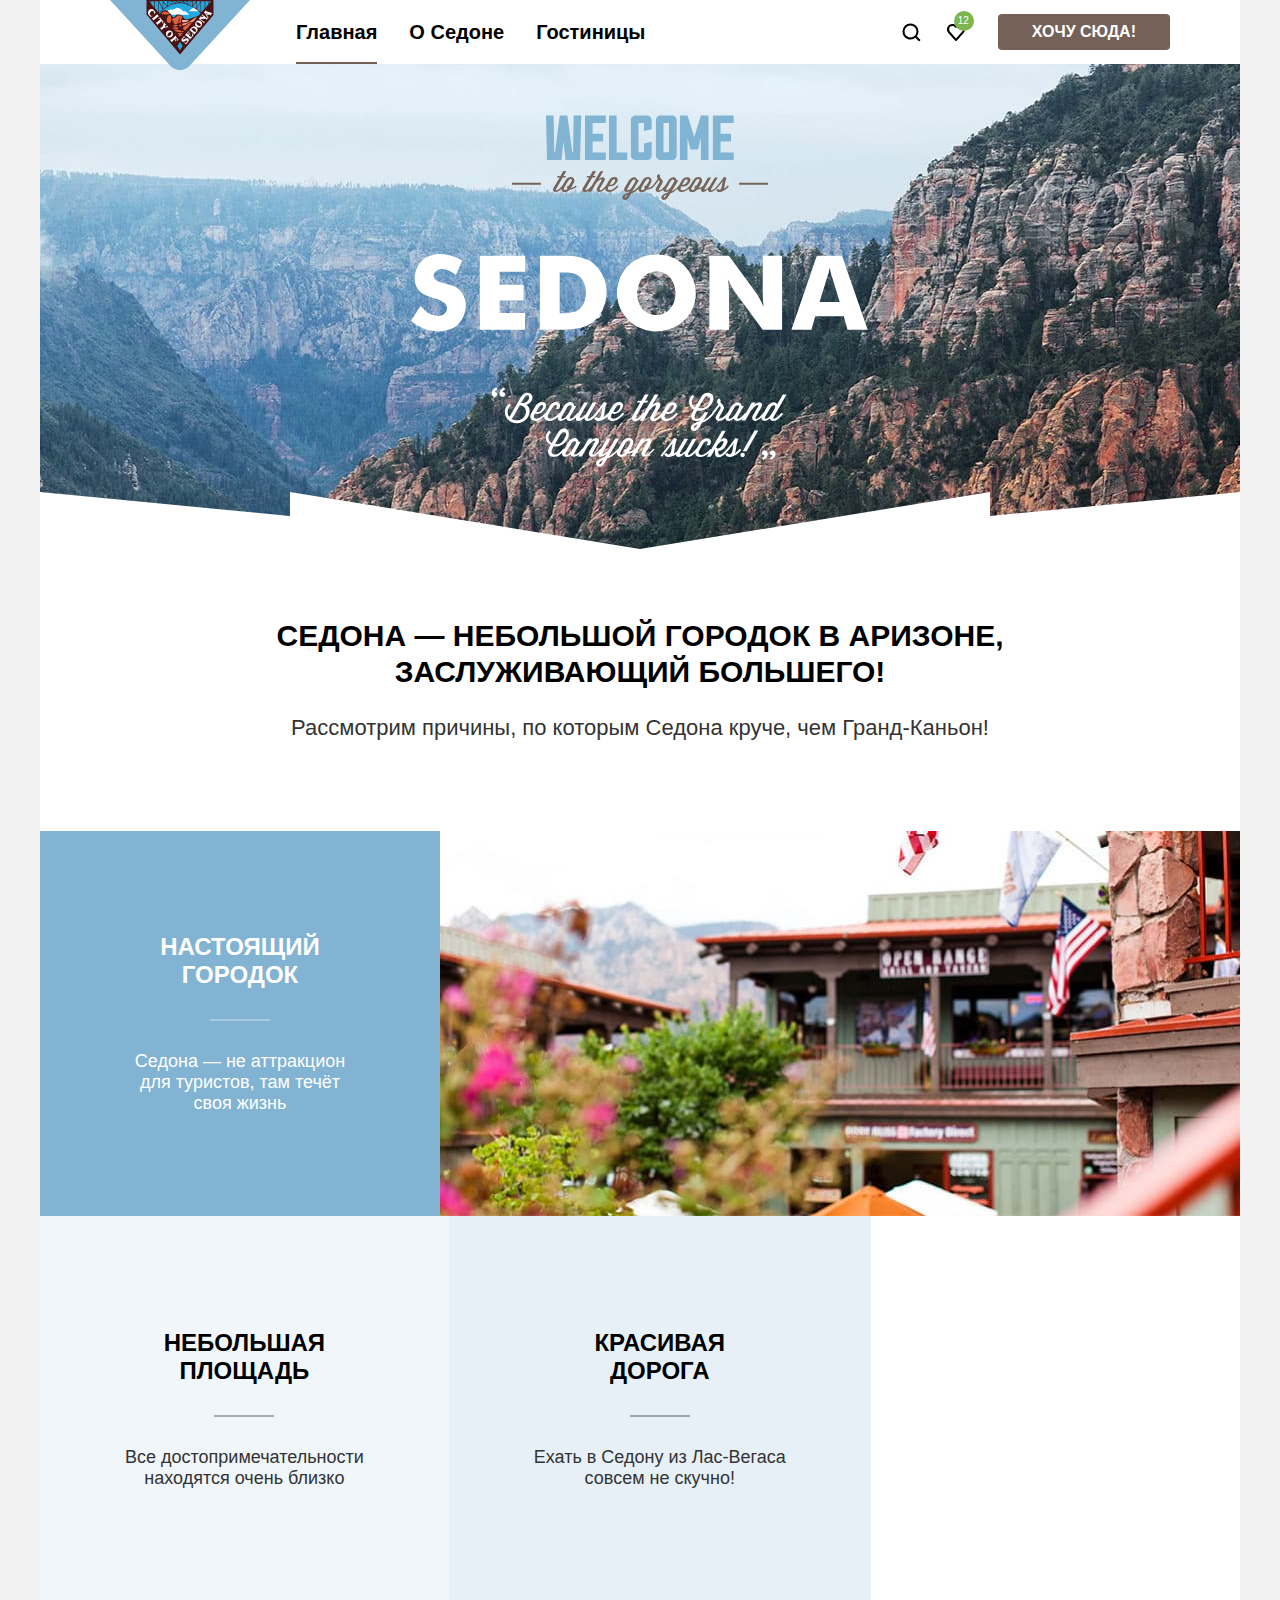
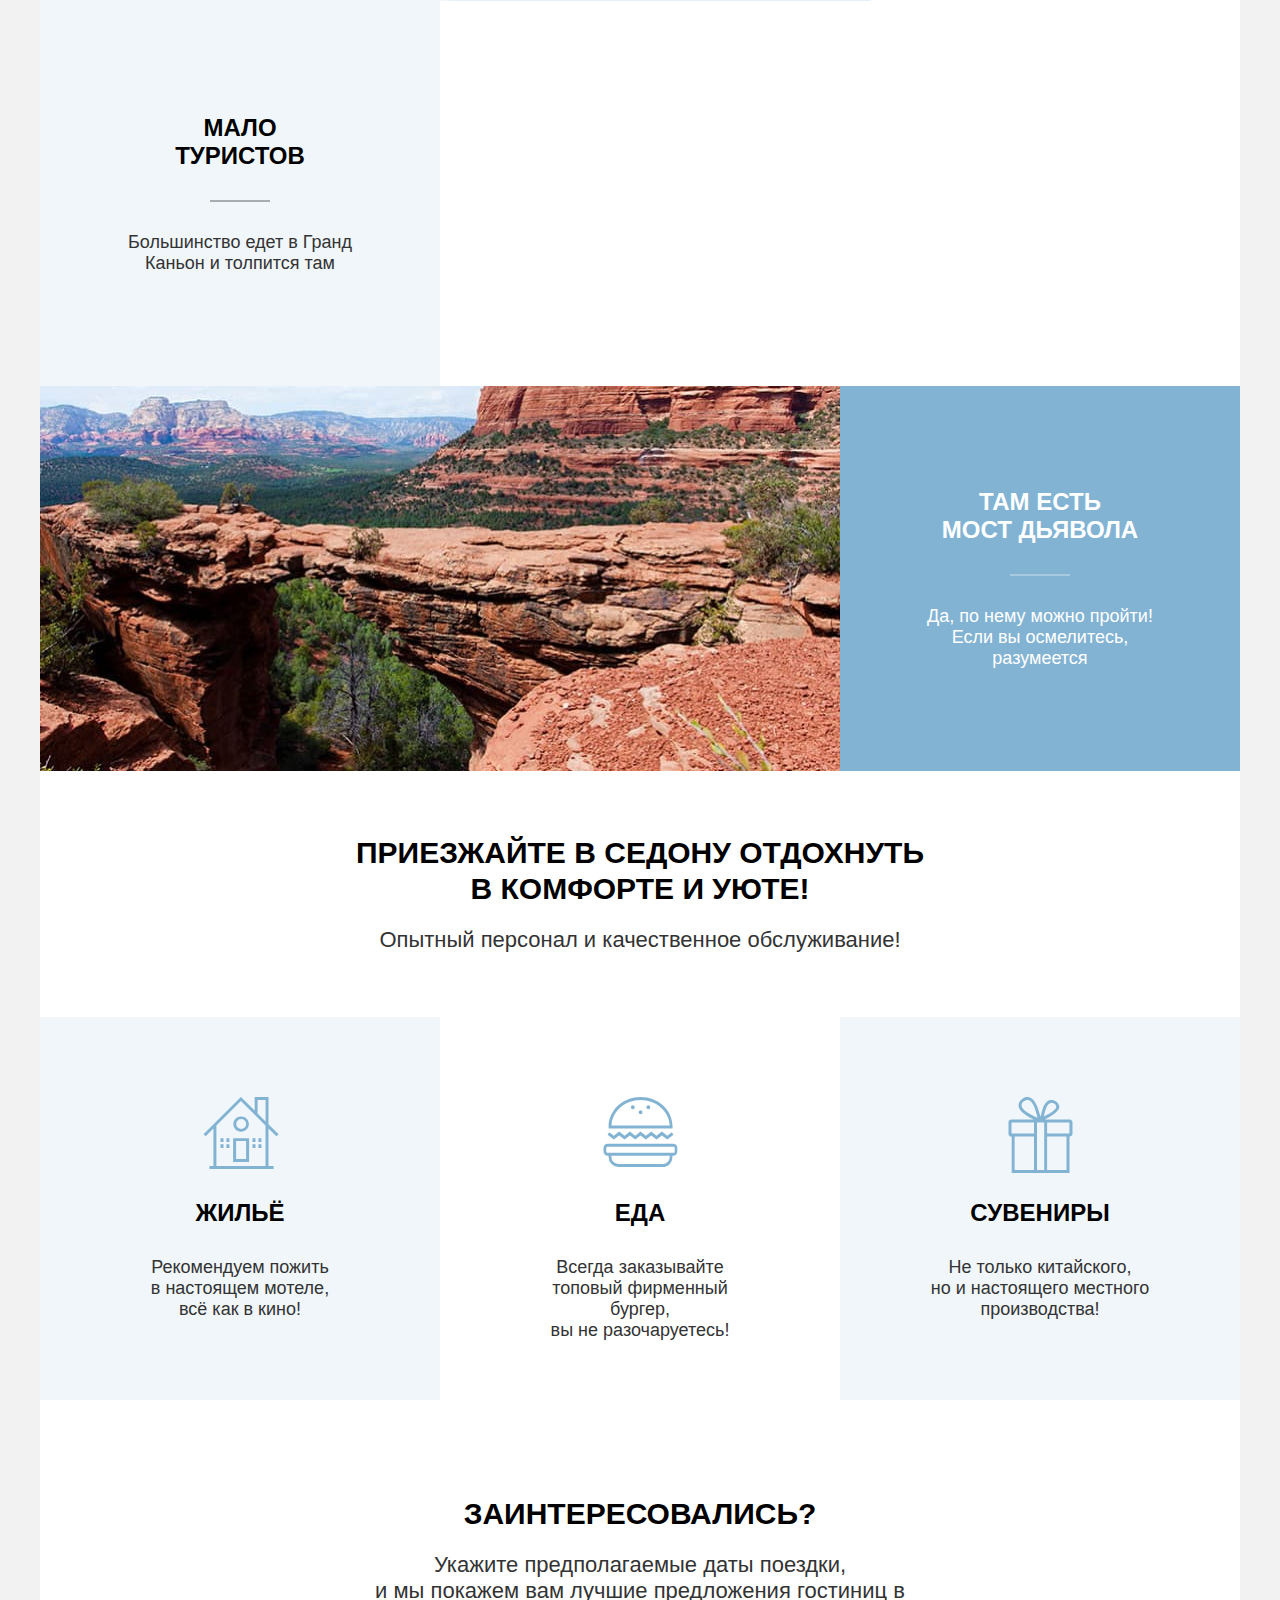
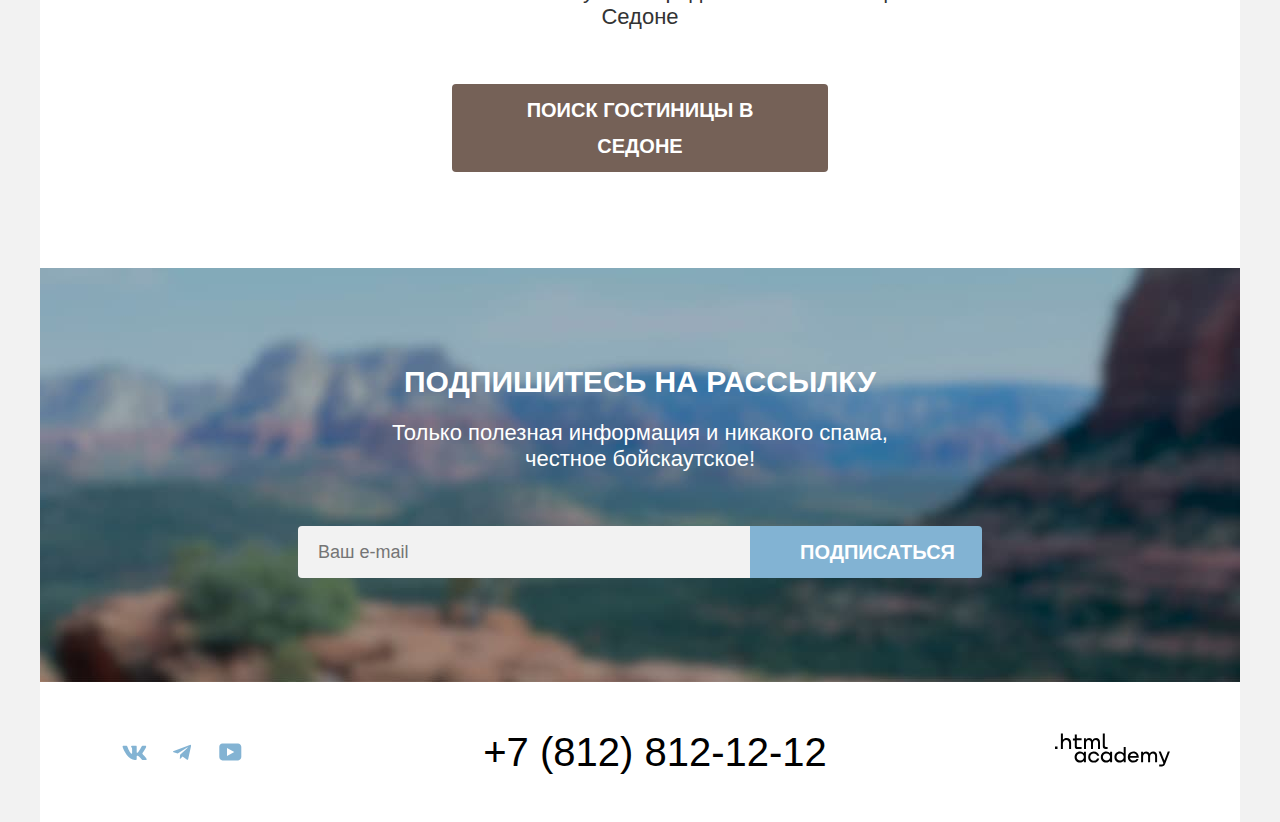
==== index.html @ 7049bb76 "вносит правки" ====
<!DOCTYPE html>
<html lang="ru">

  <head>
    <meta charset="utf-8">
    <title>HTML Academy: Седона</title>
    <link rel="stylesheet" href="styles/styles.css">
  </head>

  <body>
    <header class="page-header">
      <nav class="navigation">
        <a class="logo-header-link" href="#">
          <img class="logo-header" width="140" height="70" src="images/header/logo.svg" alt="Логотип Седоны">
        </a>
        <ul class="navigation-list">
          <li class="navigation-item">
            <a class="navigation-link navigation-link-current">Главная</a>
          </li>
          <li class="navigation-item">
            <a class="navigation-link" href="#">О Седоне</a>
          </li>
          <li class="navigation-item">
            <a class="navigation-link" href="catalog.html">Гостиницы</a>
          </li>
        </ul>

        <ul class="navigation-list navigation-user">
          <li class="navigation-item">
            <a class="navigation-link" href="#">
              <svg class="navigation-user-icon" aria-hidden="true" focusable="false" xmlns="http://www.w3.org/2000/svg"
                width="19" height="19" fill="currentColor">
                <path
                  d="m18.5 17-3.7-3.7a8 8 0 0 0 1.7-4.8 8 8 0 0 0-8-8 8 8 0 0 0-8 8 8 8 0 0 0 12.9 6.3l3.7 3.7 1.4-1.5Zm-10-2.5a6 6 0 0 1-6-6 6 6 0 0 1 12 0 6 6 0 0 1-6 6Z" />
              </svg>
              <span class="visually-hidden">Поиск</span>
            </a>
          </li>
          <li class="navigation-item">
            <a class="navigation-link" href="#">
              <svg class="navigation-user-icon" aria-hidden="true" focusable="false" xmlns="http://www.w3.org/2000/svg"
                width="20" height="20" fill="currentColor">
                <path
                  d="M9.9 19a.9.9 0 0 1-.8-.4l-7-7.9A5.4 5.4 0 0 1 6.5 2C7.8 2 9 2.5 10 3.3a5.5 5.5 0 0 1 9 4.1c0 1.3-.5 2.5-1.3 3.4l-7 7.9c-.2.2-.4.3-.8.3Zm-6-9.5 6.1 6.9 6.2-7c.5-.5.7-1.2.7-2 0-1.8-1.5-3.3-3.3-3.3-1 0-2 .5-2.7 1.3-.3.3-.6.4-.9.4-.3 0-.6-.2-.8-.4a3.7 3.7 0 0 0-2.7-1.3 3.3 3.3 0 0 0-3.3 3.3c-.1.9.3 1.6.7 2.1-.1 0-.1 0 0 0Z" />
              </svg>
              <span class="visually-hidden">Избранное</span>
              <span class="number-favourites">12</span>
            </a>
          </li>
          <li class="navigation-item">
            <a class="button navigation-button" href="#">Хочу сюда!</a>
          </li>
        </ul>
      </nav>
    </header>

    <main class="main-index main-container">
      <section class="hero">
        <h1 class="visually-hidden">Добро пожаловать в великолепную Седону</h1>
        <img class="hero-welcome" width="458" height="352" src="images/hero/welcome-title.svg"
          alt="Горы великоленой Седоны">
      </section>

      <section class="advantages">
        <div class="frame-about-sedona">
          <b class="subtitle advantages-subtitle">Седона — небольшой городок в Аризоне,<br>заслуживающий большего!</b>
          <h2 class="advantages-title">Рассмотрим причины, по которым Седона круче, чем Гранд-Каньон!</h2>
        </div>
        <ul class="advantages-list">
          <li class="advantages-item box-blue">
            <div class="advantage-text">
              <h3 class="advantages-title-list box-blue">Настоящий городок</h3>
              <p class="advantages-description">Седона — не аттракцион для туристов, там течёт своя жизнь</p>
            </div>
            <img class="town-sedona" width="800" height="385" src="images/advantages/photo-1.jpg" alt="Городок Седоны">
          </li>
          <li class="advantages-item box-gray">
            <div class="advantage-text">
              <h3 class="advantages-title-list">Небольшая <br> площадь</h3>
              <p class="advantages-description ">Все достопримечательности <br> находятся очень близко</p>
            </div>
          </li>
          <li class="advantages-item box-darkgray">
            <div class="advantage-text">
              <h3 class="advantages-title-list">Красивая <br> дорога</h3>
              <p class="advantages-description">Ехать в Седону из Лас-Вегаса<br> совсем не скучно!</p>
            </div>
          </li>
          <li class="advantages-item box-gray">
            <div class="advantage-text">
              <h3 class="advantages-title-list">Мало <br> туристов</h3>
              <p class="advantages-description">Большинство едет в Гранд<br> Каньон и толпится там</p>
            </div>
          </li>
          <li class="advantages-item box-blue">
            <div class="advantage-text">
              <h3 class="advantages-title-list box-blue">Там есть <br> мост дьявола</h3>
              <p class="advantages-description">Да, по нему можно пройти!<br> Если вы осмелитесь,<br> разумеется</p>
            </div>
            <img class="bridge-devil" width="800" height="385" src="images/advantages/photo-2.jpg" alt="Мост дьявола">
          </li>
        </ul>
      </section>
      <section class="services">
        <div class="frame-services">
          <b class="subtitle services-subtitle">Приезжайте в Седону отдохнуть<br> в комфорте и уюте!</b>
          <h2 class="services-title">Опытный персонал и качественное обслуживание!</h2>
        </div>
        <ul class="services-list">
          <li class="services-item box-gray">
            <h3 class="services-title-list home-icon">Жильё</h3>
            <p class="services-description ">Рекомендуем пожить<br> в настоящем мотеле,<br> всё как в кино!</p>
          </li>
          <li class="services-item white-box">
            <h3 class="services-title-list  eat-icon">Еда</h3>
            <p class="services-description">Всегда заказывайте<br> топовый фирменный бургер,<br> вы не разочаруетесь!
            </p>
          </li>
          <li class="services-item box-gray">
            <h3 class="services-title-list gift-icon">Сувениры</h3>
            <p class="services-description">Не только китайского,<br> но и настоящего местного<br> производства!</p>
          </li>
        </ul>
      </section>
      <div class="search-hotel">
        <h2 class="visually-hidden">Поиск гостиниц в Седоне</h2>
        <b class="subtitle subtitle-qustion">Заинтересовались?</b>
        <p class="search-title-hotel">Укажите предполагаемые даты поездки,<br> и мы покажем вам лучшие предложения
          гостиниц в Седоне</p>
        <button class="button search-hotel-button" type="button">Поиск гостиницы в Седоне</button>
      </div>
      <section class="newsletter">
        <h2 class="newsletter-title">Подпишитесь на рассылку</h2>
        <p class="newsletter-subtitle">Только полезная информация и никакого спама,<br> честное бойскаутское!</p>
        <form class="newsletter-form" action="https://echo.htmlacademy.ru/" method="post">
          <label class="visually-hidden" for="e-mail">Введите Ваш e-mail</label>
          <input class="news-letter-input" type="email" name="e-mail" id="e-mail" placeholder="Ваш e-mail" required>
          <button class="button button-submit" type="submit">Подписаться</button>
        </form>
      </section>
    </main>

    <footer class="page-footer">
      <div class="page-footer-social">
        <h2 class="visually-hidden">Соцсети</h2>
        <ul class="footer-social-list">
          <li class="footer-social-item">
            <a class="social-link vkontakte" href="https://vk.com/htmlacademy">
              <svg class="social-icon" aria-hidden="true" focusable="false" xmlns="http://www.w3.org/2000/svg"
                width="25" height="15" fill="currentColor">
                <path fill-rule="evenodd"
                  d="M24.1 1.8c.2-.5 0-1-.8-1h-2.6c-.7 0-1 .4-1.1.8 0 0-1.4 3.2-3.3 5.3-.6.6-.9.8-1.2.8-.2 0-.4-.2-.4-.8V1.8c0-.7-.2-1-.8-1h-4c-.5 0-.8.4-.8.6 0 .7 1 .8 1 2.6v3.8c0 .8 0 1-.4 1-.9 0-3-3.3-4.3-7-.3-.7-.5-1-1.2-1H1.6c-.8 0-1 .4-1 .8 0 .7 1 4 4.2 8.5C7 13.2 10 15 12.8 15c1.7 0 1.9-.4 1.9-1v-2.4c0-.7.2-.8.7-.8.4 0 1 .1 2.6 1.6 1.8 1.8 2 2.6 3 2.6h2.7c.7 0 1.1-.4 1-1.1a12 12 0 0 0-2.3-3c-.6-.8-1.5-1.5-1.8-2-.4-.4-.3-.6 0-1 0 0 3.2-4.5 3.5-6Z"
                  clip-rule="evenodd" />
              </svg>
              <span class="visually-hidden">В контакте</span>
            </a>
          </li>
          <li class="footer-social-item">
            <a class="social-link telegram" href="https://t.me/htmlacademy">
              <svg class="social-icon" aria-hidden="true" focusable="false" xmlns="http://www.w3.org/2000/svg"
                width="18" height="16" fill="currentColor">
                <path
                  d="M16.8 1 .8 7c-1 .4-1 1-.2 1.3l4.1 1.3 9.5-6c.5-.3.9-.1.5.2l-7.6 7-.3 4.1c.4 0 .6-.2.8-.4l2-2 4.1 3.1c.8.5 1.3.3 1.5-.7L18 2.2c.3-1-.4-1.6-1.1-1.2Z" />
              </svg>
              <span class="visually-hidden">Телеграм</span>
            </a>
          </li>
          <li class="footer-social-item">
            <a class="social-link youtube" href=" https://www.youtube.com/user/htmlacademyru">
              <svg class="social-icon" aria-hidden="true" focusable="false" xmlns="http://www.w3.org/2000/svg"
                width="23" height="18" fill="currentColor">
                <path
                  d="M19 .4H3.4C1.6.4.3 2 .3 3.8v10c0 2 1.3 3.6 3.2 3.6h15.7c1.6 0 3.1-1.6 3.1-3.4V3.8C22.1 2 20.8.4 19 .4ZM8 12.9v-8l7.3 4-7.3 4Z" />
              </svg>
              <span class="visually-hidden">Ютуб</span>
            </a>
          </li>
        </ul>
      </div>
      <div class="page-footer-number">
        <h2 class="visually-hidden">Номер телефона</h2>
        <a class="page-footer-phone" href="tel:+78128121212">+7 (812) 812-12-12</a>
      </div>
      <div class="page-footer-logo">
        <a class="page-footer-logo-link" href="https://htmlacademy.ru/">
          <svg class="html-logo-icon" aria-hidden="true" focusable="false" xmlns="http://www.w3.org/2000/svg"
            width="115" height="34" fill="currentColor">
            <path
              d="M0 13.4V16h2.5v-2.6H0ZM11.6 5C10 5 8.8 5.7 8 6.7h-.1V.5h-2V16h2v-5.3c0-2.1 1.3-3.6 3.3-3.6 1.8 0 2.9 1.4 2.9 3.2V16h2V9.9c.1-3-1.8-4.9-4.5-4.9Zm15 .3h-4.8V1.6h-2v3.8h-1.9v2h1.9v6c0 1.7 1 2.7 2.7 2.7h4.1v-2h-3.7c-.7 0-1.1-.4-1.1-1.1V7.3h4.8v-2Zm14.5-.2c-1.6 0-2.9.8-3.5 2.1h-.1a3.7 3.7 0 0 0-3.4-2.1c-1.4 0-2.5.8-3.1 1.8h-.1V5.3H29v10.6h2v-5.4c0-2 1-3.5 2.6-3.5C35.1 7 36 8 36 9.6v6.3h2v-5.6C38 7.9 39.4 7 40.6 7 42.1 7 43 8 43 9.6v6.3h2V9.4c.1-2.5-1.4-4.3-3.9-4.3Zm6.7 8.1c0 1.7 1 2.7 2.8 2.7h2v-2h-1.7c-.7 0-1.1-.4-1.1-1.1V.5h-2v12.7Zm-18.9 7a4.9 4.9 0 0 0-3.9-1.8c-3.1 0-5.4 2.3-5.4 5.6s2.3 5.6 5.4 5.6c1.8 0 3-.8 3.8-1.9h.1v1.6h2V18.7h-2v1.5Zm-3.6 7.4a3.5 3.5 0 0 1-3.6-3.6c0-2 1.4-3.6 3.6-3.6s3.6 1.6 3.6 3.6c0 1.9-1.4 3.6-3.6 3.6Zm18.9-5.1c-.5-2.4-2.6-4.1-5.4-4.1a5.4 5.4 0 0 0-5.6 5.6c0 3.1 2.2 5.6 5.6 5.6 2.8 0 4.9-1.8 5.4-4.2h-2.1a3.4 3.4 0 0 1-3.3 2.3 3.5 3.5 0 0 1-3.6-3.6c0-2 1.4-3.6 3.6-3.6 1.6 0 2.8 1 3.3 2.2h2.1v-.2Zm10.9-2.3a4.9 4.9 0 0 0-3.9-1.8c-3.1 0-5.4 2.3-5.4 5.6s2.3 5.6 5.4 5.6c1.8 0 3-.8 3.8-1.9h.1v1.6h2V18.7h-2v1.5Zm-3.6 7.4a3.5 3.5 0 0 1-3.6-3.6c0-2 1.4-3.6 3.6-3.6s3.6 1.6 3.6 3.6c0 1.9-1.5 3.6-3.6 3.6Zm17.2-7.3a5 5 0 0 0-3.9-1.9c-3.1 0-5.4 2.3-5.4 5.6s2.2 5.6 5.4 5.6c1.7 0 3-.8 3.8-1.8h.1v1.5h2V13.9h-2v6.4Zm-3.6 7.3a3.5 3.5 0 0 1-3.6-3.6c0-2 1.4-3.6 3.6-3.6s3.6 1.6 3.6 3.6c-.1 2-1.5 3.6-3.6 3.6Zm13.2-9.2a5.4 5.4 0 0 0-5.5 5.6c0 3 2.1 5.6 5.5 5.6 2.5 0 4.5-1.3 5.2-3.6h-2.1c-.5 1-1.6 1.6-3 1.6-1.9 0-3.3-1.3-3.4-2.9h8.8c.2-3.6-2-6.3-5.5-6.3Zm0 1.9c1.7 0 3 1 3.3 2.6h-6.5a3.2 3.2 0 0 1 3.2-2.6Zm19.9-1.9a4 4 0 0 0-3.6 2h-.1c-.6-1.2-1.8-2-3.4-2-1.4 0-2.5.7-3.1 1.8v-1.5h-1.9v10.6h2v-5.4c0-2 1-3.4 2.6-3.5 1.5 0 2.4 1 2.4 2.6v6.3h2v-5.6c0-2.4 1.4-3.3 2.6-3.3 1.5 0 2.4 1 2.4 2.6v6.3h2v-6.5c.1-2.6-1.4-4.4-3.9-4.4Zm11.2 9.1-3.6-8.9h-2.2l4.8 11.6c-.3.9-.7 1.2-1.7 1.2h-2.5v2h2.5c1.8 0 2.8-.8 3.5-2.6l4.7-12.2h-2.1l-3.4 8.9Z" />
          </svg>
        </a>
      </div>
    </footer>
  </body>

</html>
---- styles/styles.css ----
@font-face {
  font-family: "PT Sans";
  font-style: normal;
  font-weight: 400;
  src: url("../fonts/ptsans-400.woff2") format("woff2");
  font-display: swap;
}

@font-face {
  font-family: "PT Sans";
  font-style: normal;
  font-weight: 700;
  src: url("../fonts/ptsans-700.woff2") format("woff2");
  font-display: swap;
}

.visually-hidden {
  position: absolute;
  width: 1px;
  height: 1px;
  margin: -1px;
  border: 0;
  padding: 0;
  white-space: nowrap;
  clip-path: inset(100%);
  clip: rect(0 0 0 0);
  overflow: hidden;
}

html {
  height: 100%;
}

body {
  margin-top: 0;
  display: flex;
  flex-direction: column;
  min-height: 100%;
  font-family: "PT Sans", sans-serif;
  font-size: 18px;
  line-height: 21px;
  font-weight: 400;
  color: #000;
  background-color: #F2F2F2;
}

.img {
  max-width: 100%;
  height: auto;
}

.main-container {
  flex-grow: 1;
}

/* Центрирует элементы страницы: margin и width */

.page-header,
.main-index,
.page-footer,
.main-catalog {
  margin: 0 auto;
  width: 1200px;
}

.page-header {
  background-color: #ffffff;
}

.logo-header {
  display: block;
  position: relative;
  width: 140px;
  margin-bottom: -6px;
}

.logo-header-link {
  width: 140px;
  margin: 0 30px 0 70px;
}

.navigation {
  display: flex;
}

.navigation-list {
  display: flex;
  justify-content: space-between;
  align-items: center;
  list-style: none;
  margin: 0;
  padding: 0;
  flex-wrap: wrap;
}

.navigation-user {
  margin: 0 70px 0 auto;
}


.navigation-link {
  font-family: "PT Sans", sans-serif;
  line-height: 24px;
  font-size: 20px;
  color: #000;
  background-color: #ffffff;
  font-weight: 700;
  text-transform: capitalize;
  text-align: center;
  display: block;
  padding: 20px 16px;
  position: relative;
  text-decoration: none;
}

.navigation-link-current::before {
  display: block;
  position: absolute;
  bottom: 0;
  height: 2px;
  content: "";
  background-color: #756257;
  right: 16px;
  left: 16px;
}

.navigation-link:hover {
  color: #756157;
}

.navigation-link:focus-within {
  color: #756157;
}

.navigation-link:active {
  color: #7561574D;
}

.navigation-user .navigation-link {
  display: block;
  min-height: 20px;
  min-width: 20px;
  padding: 22px 12px;
  position: relative;
  ;
}

.navigation-user-icon {
  position: absolute;
  top: 0;
  bottom: 0;
  right: 0;
  left: 0;
  margin: auto;
  fill: #000000;
}

.navigation-link:hover .navigation-user-icon {
  fill: #756157;
}

.navigation-link:focus-within .navigation-user-icon {
  fill: #756157;
}

.navigation-link:active .navigation-user-icon {
  fill: #7561574D;
}

.number-favourites {
  position: absolute;
  top: 11px;
  left: 20px;
  content: "";
  height: 20px;
  padding: 5px 5px 5px 4px;
  box-sizing: border-box;
  font-size: 10px;
  font-weight: 400;
  line-height: 10px;
  color: #ffffff;
  background-color: #7DB54F;
  min-width: 20px;
  min-height: 20px;
  border-radius: 50%;
}

.button {
  box-sizing: border-box;
  display: inline-block;
  font-family: "PT Sans", sans-serif;
  font-size: 16px;
  font-weight: 700;
  line-height: 20px;
  border-radius: 4px;
  text-transform: uppercase;
  text-align: center;
  cursor: pointer;
  text-decoration: none;
}

button:disabled {
  background-color: #E5E5E5;
}

.navigation-button {
  color: #FFFFFF;
  background-color: #756157;
  padding: 8px 34px;
  margin-left: 20px;
}

.navigation-button:hover,
.navigation-button:focus {
  background-color: #615048;
  outline: none;
}

.navigation-button:active {
  background-color: #756157;
}


.search-hotel-button {
  color: #ffffff;
  background-color: #756157;
  font-size: 20px;
  border: 0;
  line-height: 36px;
  width: 376px;
  padding: 8px 50px;
}

.search-hotel-button:hover,
.search-hotel-button:focus-within {
  background-color: #615048;
  outline: none;
}

.search-hotel-button:active {
  background-color: #756157
}

.button-submit {
  color: #ffffff;
  background-color: #82B3D3;
  font-size: 20px;
  border: none;
  border-radius: 0 4px 4px 0;
  line-height: 36px;
  width: 232px;
  padding: 8px 50px;
}

.button-submit:hover,
.button-submit:focus-within {
  background-color: #68A2CA;
  outline: none;
}

.button-submit:active {
  background-color: #82B3D3;
}

.filters-button-box {
  display: flex;
  flex-direction: column;
  justify-content: space-between;
  margin: 0;
  padding: 0;
}

.filters-button {
  font-family: inherit;
  box-sizing: border-box;
  width: 190px;
  font-size: 16px;
  line-height: 20px;
  color: #ffffff;
  border: none;
  font-weight: 700;
  text-transform: uppercase;
  height: 36px;
  padding: 8px 50px;
}

.filters-button-accept {
  display: block;
  background-color: #82B3D3;
  margin-top: auto;
}

.filters-button-accept:hover,
.filters-button-accept:focus-within {
  background-color: #68A2CA;
  outline: none;
}

.filters-button-accept:active {
  background-color: #82B3D3;
}

.filters-button-reset {
  padding: 8px 50px;
  margin-top: 30px;
  background-color: transparent;
  background-repeat: no-repeat;
  background: none;
  cursor: pointer;
  align-items: center;
  border: none;
  border-radius: 4px;
}

.filters-button-reset:hover {
  opacity: 0.6;
}

.filters-button-reset:focus-visible {
  border-radius: 4px;
  outline: 3px solid #83B3D3;
}

.filters-button-reset:active {
  color: rgba(255, 255, 255, 0.302);
}

.filters-button-reset:disabled {
  background-color: transparent;
  opacity: 0.1;
}

/* Кнопка "Подробнее" в карточках гостиниц */
.hotels-card-link {
  display: block;
  color: #ffffff;
  background-color: #756157;
  text-decoration: none;
  border: none;
  border-radius: 4px;
  width: 140px;
  padding: 8px 0 8px 0;
  margin-right: auto;
}

.hotels-card-link:hover,
.hotels-card-link:focus-within {
  background-color: #615048;
  outline: none;
}

.hotels-card-link:active {
  background-color: #756157;
}

/* Кнопка в "избранное" */
.hotels-card-button {
  width: 140px;
  color: #ffffff;
  background-color: #82B3D3;
  border: none;
}

.hotels-card-button:hover,
.hotels-card-button:focus-within {
  background-color: #68A2CA;
  outline: none;
}

.hotels-card-button:active {
  background-color: #82B3D3;
}

/* Кнопка уже в "Избранном" */
.hotels-card-button-current {
  background-color: #7DB54F;
}

.hotels-card-button-current:hover,
.hotels-card-button-current:focus-within {
  background-color: #6C9E42;
  outline: none;
}

.hotels-card-button-current:active {
  background-color: #7DB54F;
}

.hero {
  display: block;
  color: #000;
  background-color: #83b3d333;
  background-image: url("../images/hero/flag.svg"), url("../images/hero/hero-background.jpg");
  background-repeat: no-repeat;
  background-size: 100% auto, cover;
  background-position: center bottom, center top;

}


.hero-welcome {
  display: block;
  padding: 51px 371px 82px;
}

.subtitle {
  font-size: 30px;
  font-weight: 700;
  line-height: 36px;
  text-transform: uppercase;
  text-align: center;
}

.advantages-subtitle {
  margin-bottom: 25px;
}

.services-subtitle {
  margin-bottom: 20px;
}

/* Контейнер для стилизации блока под Хиро */
.frame-about-sedona {
  display: flex;
  flex-wrap: wrap;
  flex-direction: column;
  justify-content: center;
  align-items: center;
  padding: 69px 0 90px 0;
  margin: 0;
}

/* Приемущества */

.advantages {
  width: 1200px;
  background-color: #ffffff;
  margin-bottom: 0;
}

.advantages-title,
.services-title,
.newsletter-subtitle-catalog {
  color: #333333;
  font-size: 22px;
  font-weight: 400;
  line-height: 26px;
  text-align: center;
  margin: 0;
  padding: 0;
}

.advantages-list {
  display: flex;
  flex-wrap: wrap;
  padding: 0;
  margin: 0;
}


.advantages-item {
  display: flex;
  height: 385px;
  list-style-type: none;
  color: #333333;
}

.advantages-description {
  padding: 0;
  margin: 30px 0 0 0;
}

.advantage-text {
  min-width: 230px;
  display: flex;
  flex-direction: column;
  justify-content: center;
  text-align: center;
  padding: 102px 85px;
}

.advantages-title-list,
.services-title-list {
  display: block;
  color: #000000;
  font-size: 24px;
  font-weight: 700;
  line-height: 28px;
  text-transform: uppercase;
  text-align: center;
  padding: 0;
  margin: 30px 0 0 0;
}

.town-sedona {
  display: block;
  margin-left: auto;
}

.bridge-devil {
  display: block;
  margin-right: auto;
  order: -1;
}


.search-title-hotel {
  color: #333333;
  font-size: 22px;
  font-weight: 400;
  line-height: 26px;
  margin: 20px 0 54px 0;
}

/* Блоки с приемуществами и сервисами */
.frame-services {
  text-align: center;
  display: flex;
  flex-wrap: wrap;
  flex-direction: column;
  justify-content: center;
  align-items: center;
  padding: 64px;
  margin-top: 0;
}

.services {
  background-color: #ffffff;
  margin-top: 0;
}

.services-list {
  list-style: none;
  display: flex;
  flex-wrap: wrap;
  justify-content: space-between;
  margin: 0;
  padding: 0;
  text-align: center;
}

.services-item {
  display: block;
  padding: 80px 85px;
  justify-content: center;
  align-items: flex-start;
  color: #333333;
  width: 230px;
  height: 223px;
  margin: 0;
}

.services-description {
  display: block;
  padding: 0;
  margin: 30px 0;
  text-align: center;
}

.advantages-title-list,
.services-title-list {
  display: block;
  color: #000000;
  font-size: 24px;
  font-weight: 700;
  line-height: 28px;
  text-transform: uppercase;
  text-align: center;
  padding: 0;
  margin: 0;
}

.advantages-title-list:after {
  content: "";
  width: 60px;
  height: 2px;
  background: #0000004D;
  display: block;
  margin: 30px auto 0;
}

.services-title-list {
  margin-bottom: 30px;
}

.home-icon:before {
  content: url("../images/services-icon/home.svg");
  width: 75px;
  height: 72px;
  display: block;
  margin: 0 auto 30px;
}

.eat-icon:before {
  content: url("../images/services-icon/food.svg");
  width: 75px;
  height: 72px;
  display: block;
  margin: 0 auto 30px;
}

.gift-icon::before {
  content: url("../images/services-icon/gift.svg");
  display: block;
  width: 75px;
  height: 72px;
  margin: 0 auto 30px;
}

.box-blue {
  color: #ffffff;
  background-color: #82B3D3;
}

.box-blue:after {
  content: "";
  background: #FFFFFF4D;
}

.box-gray {
  background-color: #83b3d31f;
}

.box-darkgray {
  background-color: #83b3d333;
}

.white-box {
  background-color: #ffffff;
}

.search-hotel {
  padding: 96px 304px;
  background-color: #ffffff;
  text-align: center;
}

.newsletter {
  padding: 96px 258px 104px;
  color: #ffffff;
  font-size: 22px;
  line-height: 26px;
  background-color: #82B3D3;
  background-image: url("../images/subscribe-background.jpg");
  background-repeat: no-repeat;
  background-size: cover;
  text-align: center;
}

.newsletter-title {
  display: block;
  margin: 0 0 20px 0;
  font-size: 30px;
  font-weight: 700;
  line-height: 36px;
  text-transform: uppercase;
}

.newsletter-subtitle {
  margin: 20px 0 54px 0;
}

.newsletter-form {
  display: flex;
}

.news-letter-input {
  font-family: "PT Sans", sans-serif;
  color: #000000;
  background-color: #F2F2F2;
  border: none;
  border-radius: 4px 0 0 4px;
  font-size: 18px;
  font-weight: 400;
  line-height: 24px;
  width: 452px;
  margin-right: 0;
  padding: 12px 20px;
}

.news-letter-input:focus-visible {
  outline: 3px solid #83B3D3;
  ;
}

.page-footer {
  margin: 0 auto;
  width: 1200px;
  min-height: 120px;
  background-color: #ffffff;
  display: flex;
  justify-content: space-between;
  align-content: center;
  flex-wrap: wrap;
}

.page-footer-social {
  display: flex;
  margin-left: 70px;
}

/* Иконки соц сетей */
.social-link {
  display: block;
  text-decoration: none;
  background-repeat: no-repeat;
  width: 48px;
  height: 41px;
}

.social-icon {
  position: absolute;
  display: block;
  top: 0;
  bottom: 0;
  right: 0;
  left: 0;
  margin: auto;
  fill: #83B3D3;
}

.social-link:hover .social-icon {
  fill: #68A2CA;
}

.social-link:focus-within .social-icon {
  fill: #68A2CA;
}

.social-link:active .social-icon {
  fill: #68A2CA4D;
}

.footer-social-list {
  display: flex;
  flex-wrap: wrap;
  list-style: none;
  align-items: center;
  padding: 0;
  margin: 0;
}

.footer-social-item {
  position: relative;
  display: block;
  min-width: 47px;
  min-height: 40px;
}

.page-footer-phone {
  display: block;
  font-size: 40px;
  line-height: 40px;
  color: #000;
  text-decoration: none;
  margin: 50px 194px 50px 195px;
}

.page-footer-phone:hover {
  color: #756157;
}

.page-footer-phone:focus-within {
  color: #756157;
}

.page-footer-phone:active {
  color: #7561574D;
}

.page-footer-logo,
.page-footer-logo-link {
  margin: 50px 70px 0 0;
  width: 115px;
  position: relative;
  padding: 0;
}

.html-logo-icon {
  fill: #000000;
  position: absolute;
  display: block;
  top: 15px;
  bottom: 0;
  right: 0;
  left: 0;
  margin: auto;
}

.page-footer-logo-link:hover .html-logo-icon {
  fill: #756157;
}

.page-footer-logo-link:focus-within .html-logo-icon {
  fill: #756157;
}

.page-footer-logo-link:active .html-logo-icon {
  fill: #7561574D;
}


/* Стилизация каталога с фильтрами */
.main-catalog-filters {
  color: #ffffff;
  background-color: #82B3D3;
  background-image: url("../images/filters-catalog/filters-background.jpg");
  background-size: cover;
  background-repeat: no-repeat;
  font-size: 18px;
  font-weight: 400;
  line-height: 23px;
  display: flex;
  flex-direction: column;
  padding: 35px 70px 70px;
}


.filters-header {
  width: 100%;
}

.form-filters {
  display: flex;
}

.price-filters {
  margin: 0 70px 0 auto;
  width: 288px;
  padding: 0;
  border: none;
  display: block;
}

.price-filters-max-min {
  display: flex;
}

.price-filters-input {
  font-family: "PT Sans", sans-serif;
  color: #000;
  background-color: #F2F2F2;
  width: 143px;
  border: none;
  margin: 0;
  font-size: 18px;
  font-weight: 700;
  line-height: 24px;
  padding: 12px 38px 12px 20px;
  box-sizing: border-box;
  cursor: pointer;
}


.price-filters-input:hover,
.price-filters-input:focus {
  border-color: #E6E6E6;
}

.price-filters-input:focus {
  outline: 3px solid #83B3D3;
}

/* Скрывает в инпуте "числовые стрелочки" */
input[type="number"]::-webkit-inner-spin-button,
input[type="number"]::-webkit-outer-spin-button {
  -webkit-appearance: none;
  margin: 0;
}


.price-filters-min {
  display: block;
  border-radius: 4px 0 0 4px;
  margin-right: 1px;
}

.price-filters-max {
  display: block;
  border-radius: 0 4px 4px 0;
}

.price-filters-min,
.price-filters-max {
  position: relative;
}

.price-label {
  position: absolute;
  color: #000000;
  opacity: 0.3;
  top: 0;
  right: 20px;
  transform: translateY(50%);
}

.range-scale {
  position: relative;
  height: 4px;
  background-color: #ffffff4d;
  margin-top: 40px;
}

.range-bar {
  position: absolute;
  height: 4px;
  background-color: #ffffff;
}


.range-toggle {
  position: absolute;
  width: 20px;
  height: 20px;
  background-color: #FFFFFF;
  border: none;
  border-radius: 5px;
  cursor: pointer;
}

.range-toggle:focus-visible {
  outline: 3px solid #83B3D3;
}

.range-toggle:active {
  outline: 2px solid #83B3D3;
}

.toggle-min {
  top: -8px;
  left: 0;
}

.toggle-max {
  top: -8px;
  right: 0;
}

.main-catalog-filters-form {
  justify-content: space-between;
  padding-right: 0;
  margin: 0;
}

.main-catalog-filters-title {
  font-size: 60px;
  font-weight: 700;
  line-height: 78px;
  width: 494px;
  margin: 0 0 8px 0;
}

/* Хлебные крошки */

.main-catalog-filters-list {
  margin: 0 0 49px;
  list-style: none;
  display: flex;
  padding-left: 0;
  min-width: 85px;
  text-transform: capitalize;
}

.main-catalog-filters-link {
  color: #ffffff;
  font-size: 16px;
  line-height: 21px;
  list-style-type: none;
  display: block;
  width: 13px;
  height: 13px;
}

.main-catalog-filters-link .breadcrumbs-icon:hover {
  color: rgba(255, 255, 255, 0.6);
}

.main-catalog-filters-link .breadcrumbs-icon:active {
  color: rgba(255, 255, 255, 0.302);
}

.main-catalog-filters-item {
  display: block;
  position: relative;
  margin-right: 28px;
}

.main-catalog-filters-item::after {
  content: url("../images/filters-catalog/breadcrumbs-arrow-icon.svg");
  padding-left: 10px;
  display: block;
  width: 8px;
  height: 20px;
  position: absolute;
  top: -2px;
  right: -18px;
}

.main-catalog-filters-item:last-child::after {
  content: none;
}

.control {
  cursor: pointer;
  position: relative;
  display: block;
  padding-left: 36px;
}

.control:hover {
  opacity: 0.6;
}

.control:active {
  opacity: 0.3;
}

.control-input:focus-visible ~ .control-mark {
  outline: 3px solid #83B3D3;
}

.control-mark {
  position: absolute;
  top: 0;
  left: 0;
  width: 20px;
  height: 20px;
  background-color: #ffffff;
  border-radius: 4px;
}


.housing-item .control-mark {
  border-radius: 50%;
}

.control-input[type="checkbox"]:checked + .control-mark {
  background-image: url("../images/filters-catalog/tick.svg");
  background-position: center;
  background-repeat: no-repeat;
}

.control-input[type="radio"]:checked + .control-mark {
  background-image: url("../images/filters-catalog/round.svg");
  background-position: center;
  background-repeat: no-repeat;
}

.infrastructure-title,
.housing-title,
.price-title {
  margin: 0 0 32px 0;
  padding-left: 0;
  font-size: 20px;
  font-weight: 700;
  line-height: 24px;
  text-transform: capitalize;
}

.infrastructure-filters {
  width: 150px;
  padding: 0;
  margin: 0 70px 0 0;
  border: none;
}

.housing-filters {
  width: 150px;
  padding: 0;
  margin: 0 auto 0 0;
  border: none;
}

.infrastructure-list,
.housing-list {
  margin: 0;
  list-style: none;
  padding: 0;
}

.infrastructure-item {
  margin-bottom: 16px;
}

.infrastructure-item:nth-child(3n) {
  margin-bottom: 0;
}

.housing-item {
  margin-bottom: 16px;
}

.housing-item:nth-child(3n) {
  margin-bottom: 0;
}

.flex-sorting-page {
  display: inline;
  padding: 0;
  margin: 0;
}

.sorting-subtitle {
  text-transform: uppercase;
}


.sorting {
  margin: 0;
  padding: 50px 70px 60px;
  background-color: #ffffff;
}

.sorting-header {
  display: flex;
  align-items: center;
  margin: 0 0 40px 0;
  padding: 0;
}

.sorting-page {
  display: inline-flex;
  font-size: 30px;
  line-height: 36px;
  font-weight: 700;
  text-transform: uppercase;
}

.sorting-select {
  margin: 0 70px 0 auto;
  cursor: pointer;
  appearance: none;
  border-radius: 4px;
  border: 2px solid #E5E5E5;
  font-family: "PT Sans", sans-serif;
  padding: 14px 20px;
  color: #333333;
  background-color: #ffffff;
  font-size: 18px;
  font-weight: 400;
  line-height: 21px;
  width: 292px;
  background: url("../images/arrow-select.svg") no-repeat right 20px center;
}

.sorting-select:hover,
.sorting-select:focus-visible {
  border-color: #68A2CA;
  outline: none;
}

.sorting-select:active {
  border-color: rgba(0, 0, 0, 0.30);
}

.sorting-select:disabled {
  color: rgba(0, 0, 0, 0.30);
  border-color: rgba(0, 0, 0, 0.30);
  fill: rgba(0, 0, 0, 0.3);
}

.sorting-button-list {
  display: flex;
  margin: 0;
  padding: 0;
  gap: 8px;
}

.sorting-button-item {
  list-style: none;
}

.sorting-button-icon {
  cursor: pointer;
  width: 48px;
  height: 48px;
  background-color: #ffffff;
  border: 2px solid #E5E5E5;
  border-radius: 4px;
  padding: 0;
}

.sorting-button-icon:hover {
  border-color: #000000;
}

.sorting-button-icon:focus-visible {
  border-color: #68A2CA;
  outline: none;
}

.sorting-button-icon:active {
  border-color: #000000;
}

.sorting-button-icon-current {
  border-color: #000000;
}

.sorting-button-icon-grid {
  background: url("../images/sorting-catalog/button-icon-grid.svg") no-repeat center;
}

.sorting-button-icon-slide {
  background: url("../images/sorting-catalog/button-icon-slide.svg") no-repeat center;
}

.sorting-button-icon-list {
  background: url("../images/sorting-catalog/button-icon-list.svg") no-repeat center;
}

.price-filters-min .price-filters-max {
  font-family: "PT Sans", sans-serif;
  color: #000;
  background-color: #ffffff;
  font-size: 18px;
  font-weight: 700;
  line-height: 24px;
}


.hotels-card-title {
  font-size: 24px;
  line-height: 28px;
  font-weight: 700;
  margin: 16px 0 16px 0;
}

.hotels-card-image {
  display: block;
  background-color: rgba(131, 179, 211, 0.20);
}

.hotels-image-link {
  color: inherit;
  text-decoration: none;
  padding: 0;
  margin: 0;
}

.hotels-image-link:hover,
.hotels-image-link:focus-within {
  opacity: 0.6;
  outline: none;
}

.hotels-image-link:active {
  opacity: 0.3;
}

.hotels-card-list {
  display: flex;
  flex-wrap: wrap;
  padding: 0;
  margin: 0 0 40px 0;
  gap: 20px;
}


.hotels-card-item {
  box-shadow: 0 0 0 1px #E5E5E5;
  border-radius: 4px;
  list-style: none;
  padding: 20px;
  width: 300px;
  display: flex;
  flex-direction: column;
  margin-bottom: 0;
}

.frame-type-price {
  display: flex;
  justify-content: space-between;
  margin: 0 0 16px 0;
  padding: 0;
}

.frame-type {
  color: #333333;
  background-color: #ffffff;
  width: 140px;
  text-align: left;
}


.frame-price {
  color: #333333;
  background-color: #ffffff;
  width: 140px;
  text-align: right;
}

.button-cards {
  margin-bottom: 16px;
  display: flex;
}

/* Звезды рейтинга */
.stars-raiting {
  display: flex;
  justify-content: space-between;
  background-color: #ffffff;
  margin-bottom: 0;
  max-height: 37px;
  align-items: center;
}

.three-stars::before {
  width: 67px;
}

.four-stars::before {
  width: 91px;
}

.two-stars::before {
  width: 42px;
}

.stars::before {
  display: block;
  height: 17px;
  background-image: url("../images/sorting-catalog/star.svg");
  background-repeat: space no-repeat;
  background-size: contain;
  content: "";
}

.rating-number {
  font-size: 16px;
  line-height: 20px;
  padding: 8px 22px 8px;
  color: #333333;
  border-radius: 4px;
  background-color: #F2F2F2;
  margin-left: 20px;
  text-transform: uppercase;
}

/* Пагинация */

.pagination-catalog-link {
  display: block;
  border-radius: 4px;
  padding: 12px 14px;
  font-size: 20px;
  font-weight: 700;
  line-height: 36px;
  text-transform: uppercase;
  color: #ffffff;
  background-color: #82B3D3;
  text-decoration: none;
  outline: none;
  border: none;
}

.pagination-catalog-link:hover:not(.pagination-catalog-link-current, .pagination-catalog-link-more) {
  background-color: #68A2CA;
}

.pagination-catalog-link:focus-within:not(.pagination-catalog-link-current, .pagination-catalog-link-more) {
  background-color: #68A2CA;
}

.pagination-catalog-link:active:not(.pagination-catalog-link-current, .pagination-catalog-link-more) {
  background-color: #82B3D3;
}

.pagination-catalog-item {
  display: block;
  width: 60px;
  border-radius: 4px;
  text-align: center;
  justify-content: center;

}

.pagination-catalog-link-current,
.pagination-catalog-current {
  color: #000000;
  background-color: #F2F2F2;
}

.pagination-catalog-link-more {
  font-size: 22px;
  padding: 12px 14px;
  font-weight: 400;
  color: #000000;
  background-color: #ffffff;
  border: none;
}

.pagination-catalog-link-more:focus-within {
  outline: 2px solid #68A2CA;
}

.pagination-catalog-list {
  margin: 40px auto 0 0;
  padding: 0;
  list-style: none;
  display: flex;
  gap: 8px;
}

.diving-line::before {
  content: "";
  width: 1060px;
  height: 1px;
  background: #E6E6E6;
  display: block;
  margin: 40px auto 0;
}

.newsletter-catalog {
  padding: 96px 258px 104px;
  background-color: #ffffff;
  text-align: center;
}
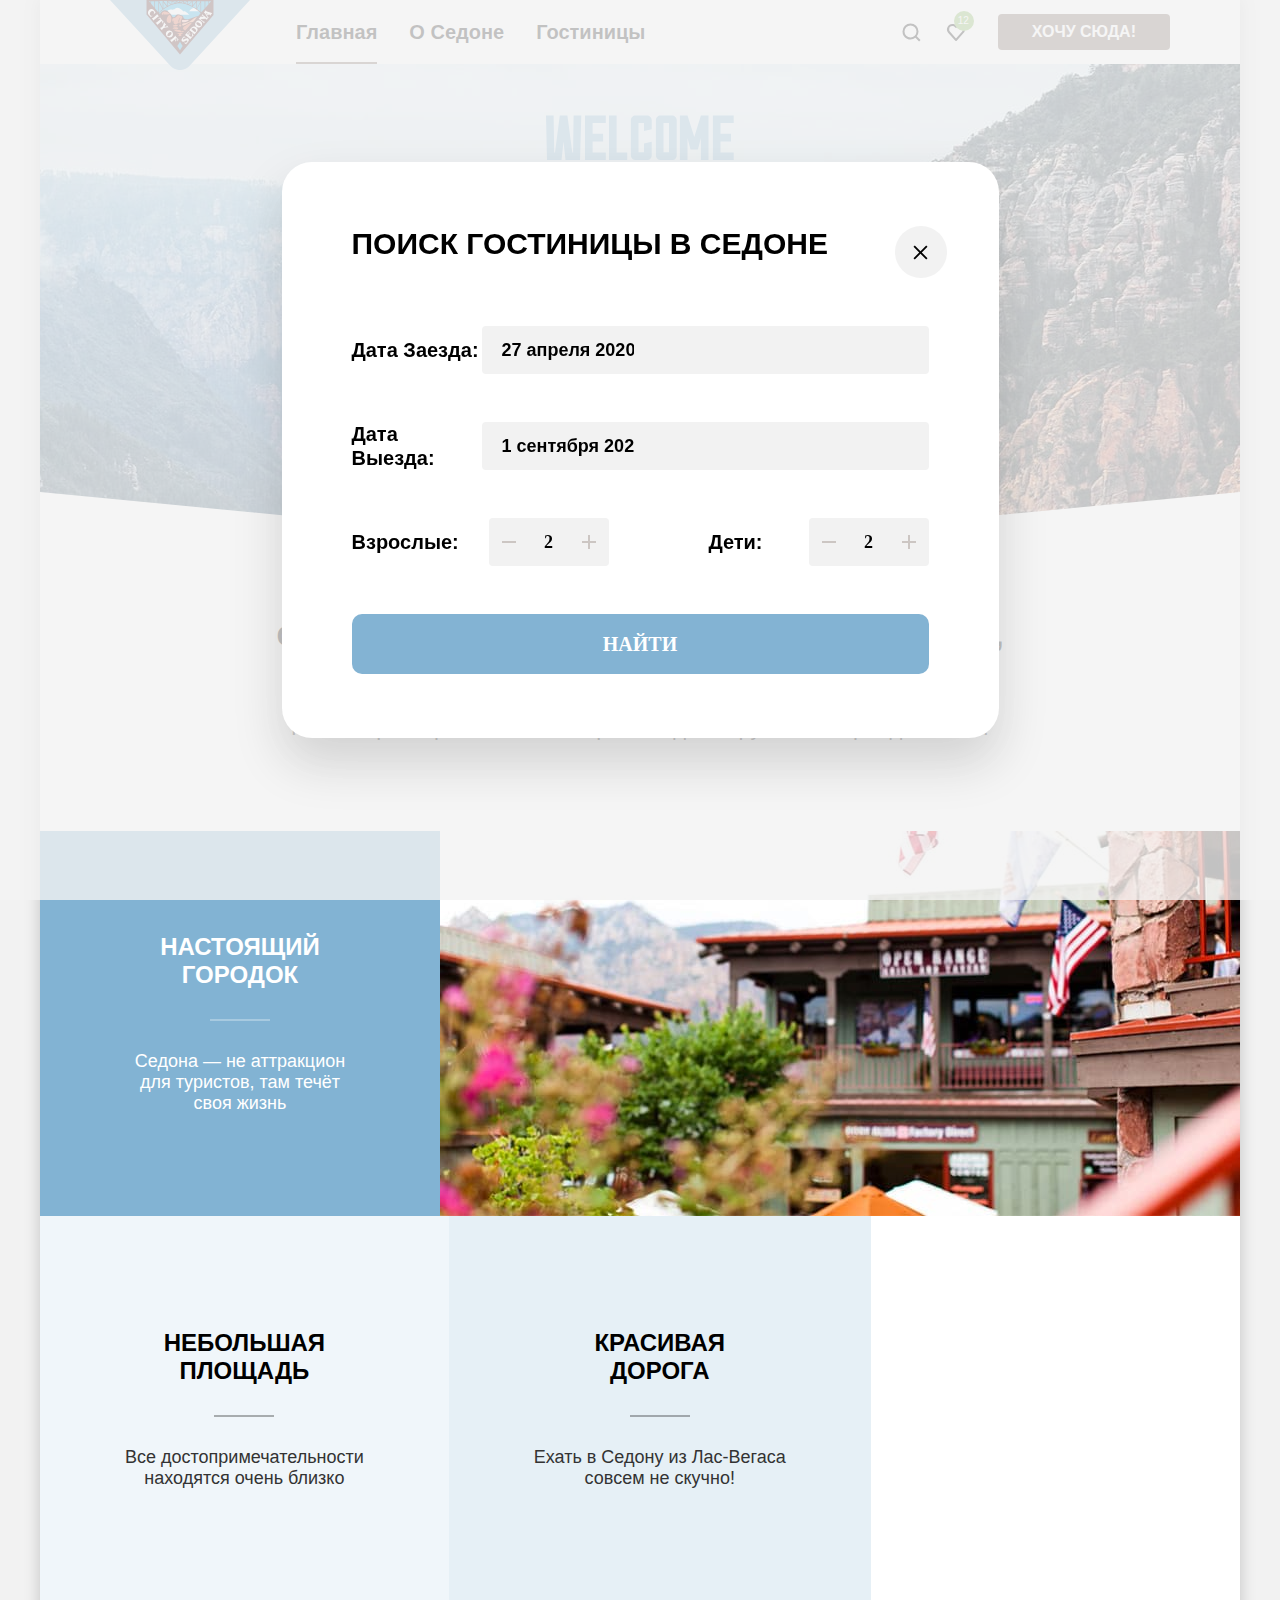
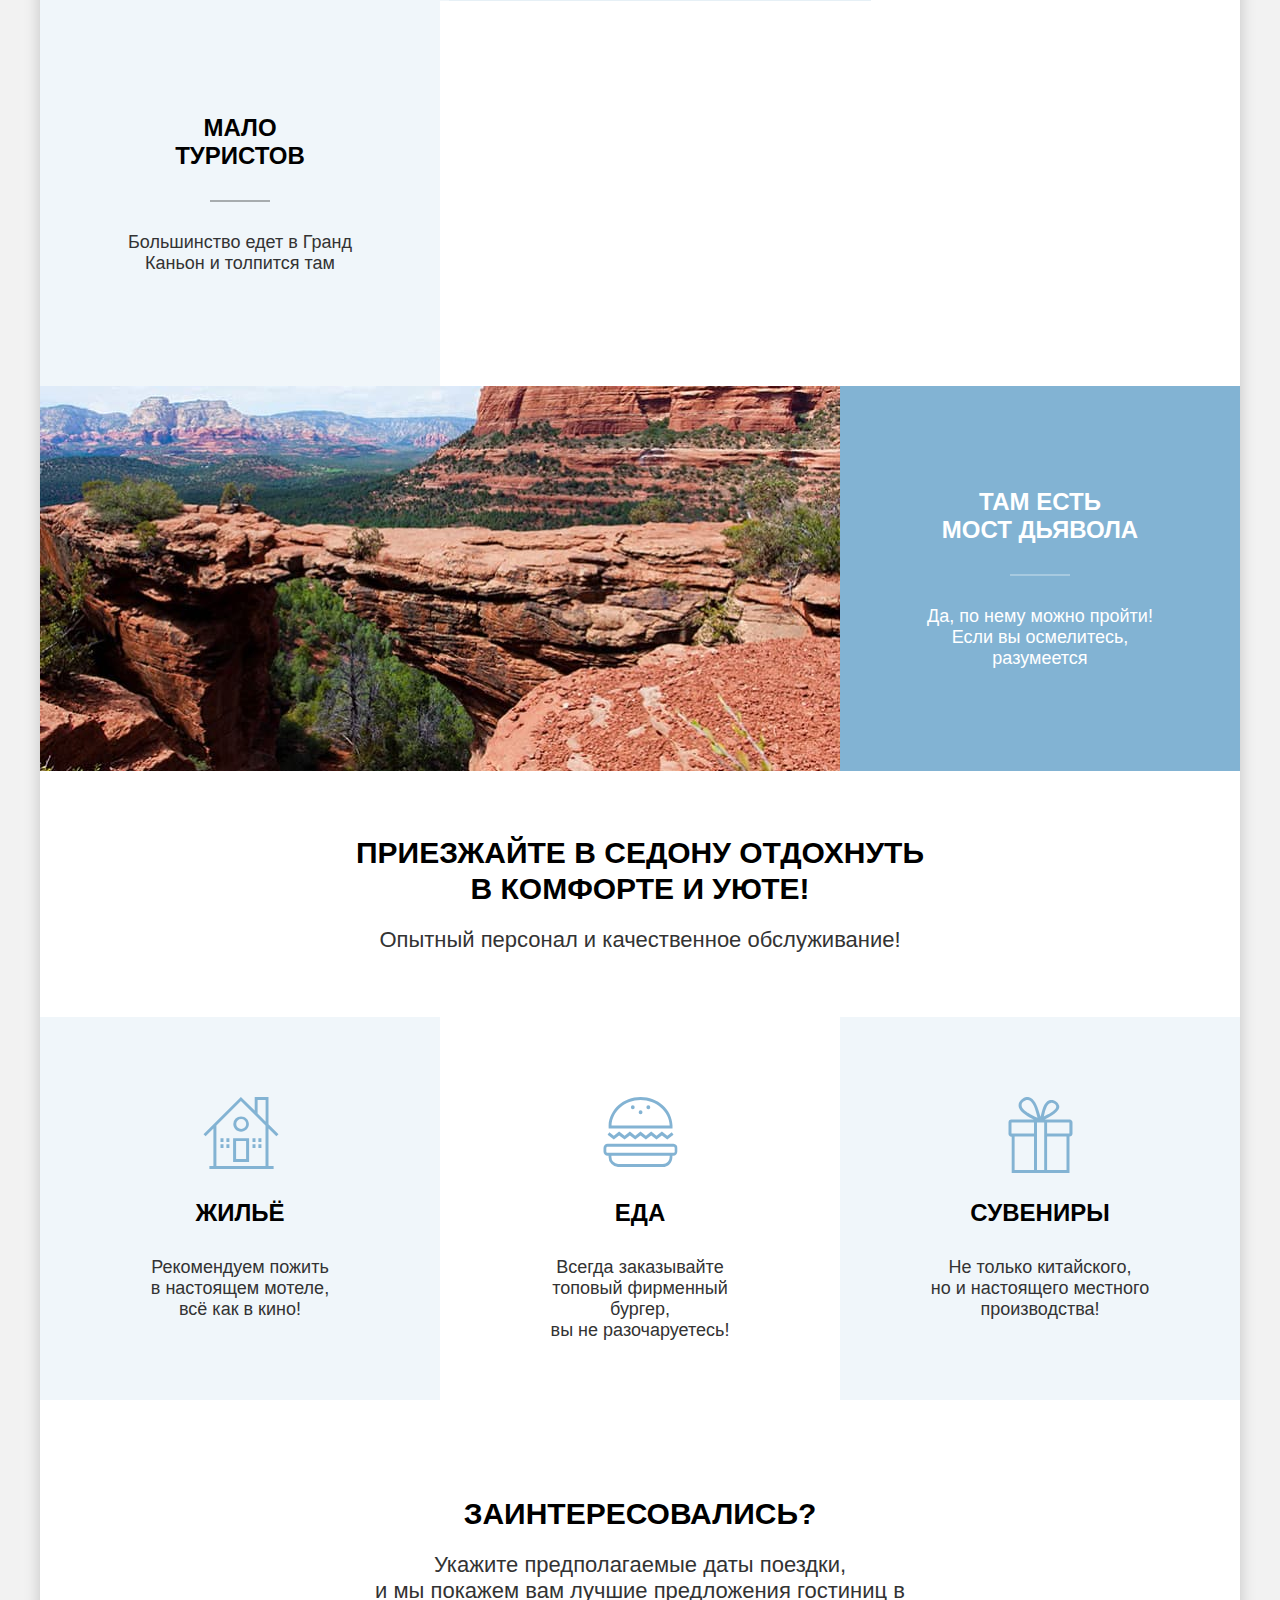
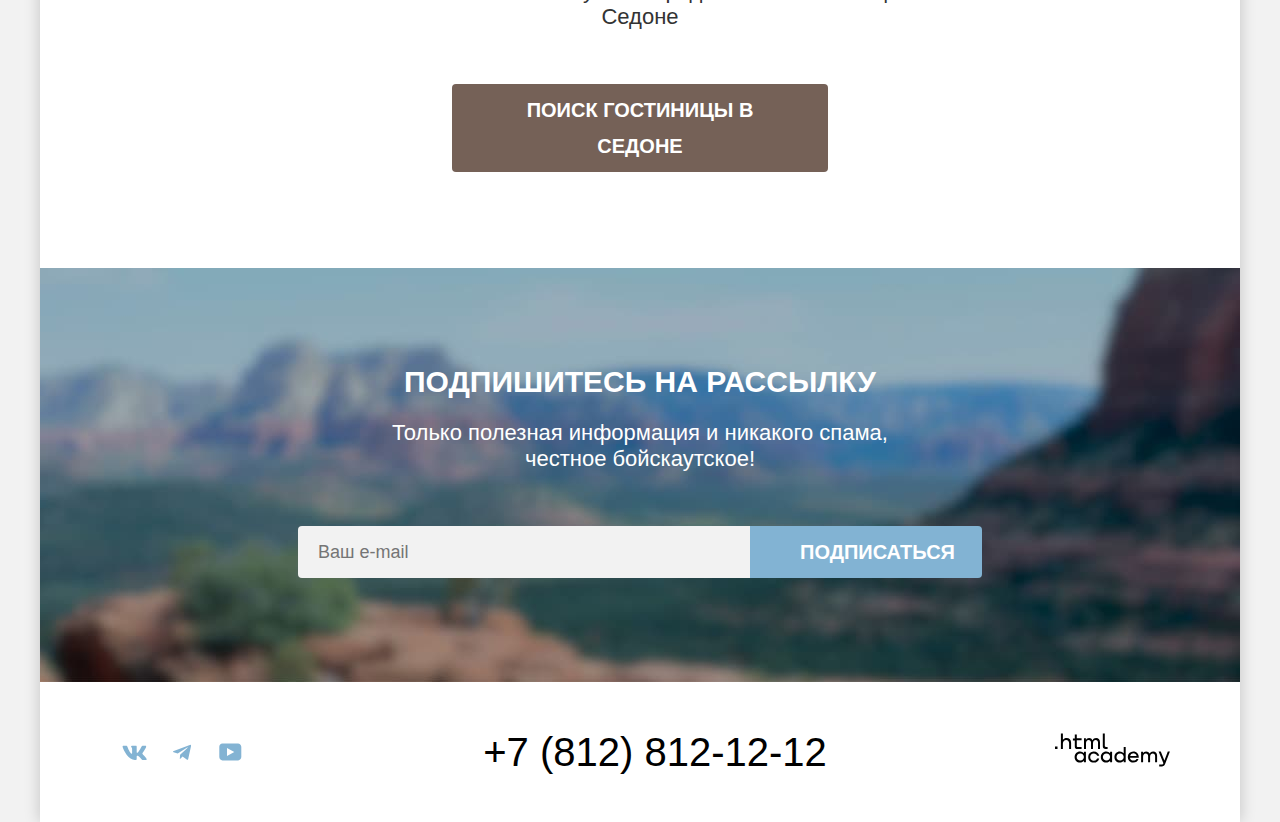
==== commit da10ef79: "добавляет модальное окно" ====
--- a/index.html
+++ b/index.html
@@ -8,10 +8,11 @@
   </head>
 
   <body>
+    <div class="page-container">
     <header class="page-header">
       <nav class="navigation">
         <a class="logo-header-link" href="#">
-          <img class="logo-header" width="140" height="70" src="images/header/logo.svg" alt="Логотип Седоны">
+          <img class="logo-header" width="140" height="70" src="images/logo.svg" alt="Логотип Седоны">
         </a>
         <ul class="navigation-list">
           <li class="navigation-item">
@@ -191,6 +192,50 @@
         </a>
       </div>
     </footer>
+    <div class="modal-container modal-container-close">
+      <div class="modal modal-visit">
+        <button class="modal-close-button" type="button">
+          <span class="visually-hidden">Закрыть</span>
+        </button>
+      <section class="modal-content">
+        <h2 class="modal-title">Поиск гостиницы в Седоне</h2>
+        <form class="visit-form-date" actiom="https://echo.htmlacademy.ru/" method="post">
+          <div class="date-visit">
+            <label class="modal-label-title date-visit-title" for="data-visit">Дата заезда:</label>
+              <input class="date-visit-input" type="text" name="date-visiit" id="data-visit" value="27 апреля 2020" placeholder="Укажите дату" required>
+          </div>
+          <div class="date-leave">
+            <label class="modal-label-title date-leave-title" for="date-leave">Дата выезда:</label>
+              <input class="date-visit-input" type="text" name="date-leave" id="date-leave" value="1 сентября 2023" placeholder="Укажите дату" >
+          </div>
+          <div class="modal-number-passengers">
+          <div class="grown-number">
+            <label class="modal-label-title people-number-title" for="people-nmber">Взрослые:</label>
+            <button class="button-modal-number button-minus" type="button">
+              <span class="visually-hidden">Кнопка меньше</span>
+            </button>
+              <input class="people-number-input" type="number" value="2" id="people-nmber" name="number-grown">
+              <button class="button-modal-number button-plus" type="button">
+                <span class="visually-hidden">Кнопка больше</span>
+              </button>
+            </div>
+          <div class="children-number">
+            <label class="modal-label-title people-number-title" for="number-children">Дети:</label>
+            <button class="button-modal-number button-minus"type="button">
+              <span class="visually-hidden">Кнопка меньше</span>
+            </button>
+              <input class="people-number-input" type="number" id="number-children" value="2" name="number-children">
+              <button class="button-modal-number button-plus" type="button">
+                <span class="visually-hidden">Кнопка больше</span>
+              </button>
+            </div>
+          </div>
+          <button class="button-modal-find" type="submit">Найти</button>
+        </form>
+      </section>
+      </div>
+    </div>
+    </div>
   </body>
 
 </html>
--- a/styles/styles.css
+++ b/styles/styles.css
@@ -41,7 +41,7 @@
   line-height: 21px;
   font-weight: 400;
   color: #000;
-  background-color: #F2F2F2;
+  background-color: #f2f2f2;
 }
 
 .img {
@@ -55,16 +55,11 @@
 
 /* Центрирует элементы страницы: margin и width */
 
-.page-header,
-.main-index,
-.page-footer,
-.main-catalog {
+.page-container {
   margin: 0 auto;
   width: 1200px;
-}
-
-.page-header {
-  background-color: #ffffff;
+  background-color: #ffffff;
+  box-shadow: 0 0 15px 0 rgba(0, 0, 0, 0.2);
 }
 
 .logo-header {
@@ -96,7 +91,6 @@
 .navigation-user {
   margin: 0 70px 0 auto;
 }
-
 
 .navigation-link {
   font-family: "PT Sans", sans-serif;
@@ -133,7 +127,7 @@
 }
 
 .navigation-link:active {
-  color: #7561574D;
+  color: #7561574d;
 }
 
 .navigation-user .navigation-link {
@@ -142,7 +136,6 @@
   min-width: 20px;
   padding: 22px 12px;
   position: relative;
-  ;
 }
 
 .navigation-user-icon {
@@ -164,7 +157,7 @@
 }
 
 .navigation-link:active .navigation-user-icon {
-  fill: #7561574D;
+  fill: #7561574d;
 }
 
 .number-favourites {
@@ -179,7 +172,7 @@
   font-weight: 400;
   line-height: 10px;
   color: #ffffff;
-  background-color: #7DB54F;
+  background-color: #7db54f;
   min-width: 20px;
   min-height: 20px;
   border-radius: 50%;
@@ -200,11 +193,11 @@
 }
 
 button:disabled {
-  background-color: #E5E5E5;
+  background-color: #e5e5e5;
 }
 
 .navigation-button {
-  color: #FFFFFF;
+  color: #ffffff;
   background-color: #756157;
   padding: 8px 34px;
   margin-left: 20px;
@@ -219,7 +212,6 @@
 .navigation-button:active {
   background-color: #756157;
 }
-
 
 .search-hotel-button {
   color: #ffffff;
@@ -238,12 +230,12 @@
 }
 
 .search-hotel-button:active {
-  background-color: #756157
+  background-color: #756157;
 }
 
 .button-submit {
   color: #ffffff;
-  background-color: #82B3D3;
+  background-color: #82b3d3;
   font-size: 20px;
   border: none;
   border-radius: 0 4px 4px 0;
@@ -254,12 +246,12 @@
 
 .button-submit:hover,
 .button-submit:focus-within {
-  background-color: #68A2CA;
+  background-color: #68a2ca;
   outline: none;
 }
 
 .button-submit:active {
-  background-color: #82B3D3;
+  background-color: #82b3d3;
 }
 
 .filters-button-box {
@@ -286,18 +278,18 @@
 
 .filters-button-accept {
   display: block;
-  background-color: #82B3D3;
+  background-color: #82b3d3;
   margin-top: auto;
 }
 
 .filters-button-accept:hover,
 .filters-button-accept:focus-within {
-  background-color: #68A2CA;
+  background-color: #68a2ca;
   outline: none;
 }
 
 .filters-button-accept:active {
-  background-color: #82B3D3;
+  background-color: #82b3d3;
 }
 
 .filters-button-reset {
@@ -318,7 +310,7 @@
 
 .filters-button-reset:focus-visible {
   border-radius: 4px;
-  outline: 3px solid #83B3D3;
+  outline: 3px solid #83b3d3;
 }
 
 .filters-button-reset:active {
@@ -357,46 +349,45 @@
 .hotels-card-button {
   width: 140px;
   color: #ffffff;
-  background-color: #82B3D3;
+  background-color: #82b3d3;
   border: none;
 }
 
 .hotels-card-button:hover,
 .hotels-card-button:focus-within {
-  background-color: #68A2CA;
+  background-color: #68a2ca;
   outline: none;
 }
 
 .hotels-card-button:active {
-  background-color: #82B3D3;
+  background-color: #82b3d3;
 }
 
 /* Кнопка уже в "Избранном" */
 .hotels-card-button-current {
-  background-color: #7DB54F;
+  background-color: #7db54f;
 }
 
 .hotels-card-button-current:hover,
 .hotels-card-button-current:focus-within {
-  background-color: #6C9E42;
+  background-color: #6c9e42;
   outline: none;
 }
 
 .hotels-card-button-current:active {
-  background-color: #7DB54F;
+  background-color: #7db54f;
 }
 
 .hero {
   display: block;
   color: #000;
   background-color: #83b3d333;
-  background-image: url("../images/hero/flag.svg"), url("../images/hero/hero-background.jpg");
+  background-image: url("../images/hero/flag.svg"),
+    url("../images/hero/hero-background.jpg");
   background-repeat: no-repeat;
   background-size: 100% auto, cover;
   background-position: center bottom, center top;
-
-}
-
+}
 
 .hero-welcome {
   display: block;
@@ -457,7 +448,6 @@
   margin: 0;
 }
 
-
 .advantages-item {
   display: flex;
   height: 385px;
@@ -502,7 +492,6 @@
   margin-right: auto;
   order: -1;
 }
-
 
 .search-title-hotel {
   color: #333333;
@@ -574,7 +563,7 @@
   content: "";
   width: 60px;
   height: 2px;
-  background: #0000004D;
+  background: #0000004d;
   display: block;
   margin: 30px auto 0;
 }
@@ -609,12 +598,12 @@
 
 .box-blue {
   color: #ffffff;
-  background-color: #82B3D3;
+  background-color: #82b3d3;
 }
 
 .box-blue:after {
   content: "";
-  background: #FFFFFF4D;
+  background: #ffffff4d;
 }
 
 .box-gray {
@@ -640,7 +629,7 @@
   color: #ffffff;
   font-size: 22px;
   line-height: 26px;
-  background-color: #82B3D3;
+  background-color: #82b3d3;
   background-image: url("../images/subscribe-background.jpg");
   background-repeat: no-repeat;
   background-size: cover;
@@ -667,7 +656,7 @@
 .news-letter-input {
   font-family: "PT Sans", sans-serif;
   color: #000000;
-  background-color: #F2F2F2;
+  background-color: #f2f2f2;
   border: none;
   border-radius: 4px 0 0 4px;
   font-size: 18px;
@@ -679,8 +668,7 @@
 }
 
 .news-letter-input:focus-visible {
-  outline: 3px solid #83B3D3;
-  ;
+  outline: 3px solid #83b3d3;
 }
 
 .page-footer {
@@ -716,19 +704,19 @@
   right: 0;
   left: 0;
   margin: auto;
-  fill: #83B3D3;
+  fill: #83b3d3;
 }
 
 .social-link:hover .social-icon {
-  fill: #68A2CA;
+  fill: #68a2ca;
 }
 
 .social-link:focus-within .social-icon {
-  fill: #68A2CA;
+  fill: #68a2ca;
 }
 
 .social-link:active .social-icon {
-  fill: #68A2CA4D;
+  fill: #68a2ca4d;
 }
 
 .footer-social-list {
@@ -765,7 +753,7 @@
 }
 
 .page-footer-phone:active {
-  color: #7561574D;
+  color: #7561574d;
 }
 
 .page-footer-logo,
@@ -796,14 +784,13 @@
 }
 
 .page-footer-logo-link:active .html-logo-icon {
-  fill: #7561574D;
-}
-
+  fill: #7561574d;
+}
 
 /* Стилизация каталога с фильтрами */
 .main-catalog-filters {
   color: #ffffff;
-  background-color: #82B3D3;
+  background-color: #82b3d3;
   background-image: url("../images/filters-catalog/filters-background.jpg");
   background-size: cover;
   background-repeat: no-repeat;
@@ -815,7 +802,6 @@
   padding: 35px 70px 70px;
 }
 
-
 .filters-header {
   width: 100%;
 }
@@ -839,7 +825,7 @@
 .price-filters-input {
   font-family: "PT Sans", sans-serif;
   color: #000;
-  background-color: #F2F2F2;
+  background-color: #f2f2f2;
   width: 143px;
   border: none;
   margin: 0;
@@ -851,14 +837,13 @@
   cursor: pointer;
 }
 
-
 .price-filters-input:hover,
 .price-filters-input:focus {
-  border-color: #E6E6E6;
+  border-color: #e6e6e6;
 }
 
 .price-filters-input:focus {
-  outline: 3px solid #83B3D3;
+  outline: 3px solid #83b3d3;
 }
 
 /* Скрывает в инпуте "числовые стрелочки" */
@@ -867,7 +852,6 @@
   -webkit-appearance: none;
   margin: 0;
 }
-
 
 .price-filters-min {
   display: block;
@@ -907,23 +891,22 @@
   background-color: #ffffff;
 }
 
-
 .range-toggle {
   position: absolute;
   width: 20px;
   height: 20px;
-  background-color: #FFFFFF;
+  background-color: #ffffff;
   border: none;
   border-radius: 5px;
   cursor: pointer;
 }
 
 .range-toggle:focus-visible {
-  outline: 3px solid #83B3D3;
+  outline: 3px solid #83b3d3;
 }
 
 .range-toggle:active {
-  outline: 2px solid #83B3D3;
+  outline: 2px solid #83b3d3;
 }
 
 .toggle-min {
@@ -1016,7 +999,7 @@
 }
 
 .control-input:focus-visible ~ .control-mark {
-  outline: 3px solid #83B3D3;
+  outline: 3px solid #83b3d3;
 }
 
 .control-mark {
@@ -1029,7 +1012,6 @@
   border-radius: 4px;
 }
 
-
 .housing-item .control-mark {
   border-radius: 50%;
 }
@@ -1104,7 +1086,6 @@
   text-transform: uppercase;
 }
 
-
 .sorting {
   margin: 0;
   padding: 50px 70px 60px;
@@ -1131,7 +1112,7 @@
   cursor: pointer;
   appearance: none;
   border-radius: 4px;
-  border: 2px solid #E5E5E5;
+  border: 2px solid #e5e5e5;
   font-family: "PT Sans", sans-serif;
   padding: 14px 20px;
   color: #333333;
@@ -1145,17 +1126,17 @@
 
 .sorting-select:hover,
 .sorting-select:focus-visible {
-  border-color: #68A2CA;
+  border-color: #68a2ca;
   outline: none;
 }
 
 .sorting-select:active {
-  border-color: rgba(0, 0, 0, 0.30);
+  border-color: rgba(0, 0, 0, 0.3);
 }
 
 .sorting-select:disabled {
-  color: rgba(0, 0, 0, 0.30);
-  border-color: rgba(0, 0, 0, 0.30);
+  color: rgba(0, 0, 0, 0.3);
+  border-color: rgba(0, 0, 0, 0.3);
   fill: rgba(0, 0, 0, 0.3);
 }
 
@@ -1175,7 +1156,7 @@
   width: 48px;
   height: 48px;
   background-color: #ffffff;
-  border: 2px solid #E5E5E5;
+  border: 2px solid #e5e5e5;
   border-radius: 4px;
   padding: 0;
 }
@@ -1185,7 +1166,7 @@
 }
 
 .sorting-button-icon:focus-visible {
-  border-color: #68A2CA;
+  border-color: #68a2ca;
   outline: none;
 }
 
@@ -1198,15 +1179,18 @@
 }
 
 .sorting-button-icon-grid {
-  background: url("../images/sorting-catalog/button-icon-grid.svg") no-repeat center;
+  background: url("../images/sorting-catalog/button-icon-grid.svg") no-repeat
+    center;
 }
 
 .sorting-button-icon-slide {
-  background: url("../images/sorting-catalog/button-icon-slide.svg") no-repeat center;
+  background: url("../images/sorting-catalog/button-icon-slide.svg") no-repeat
+    center;
 }
 
 .sorting-button-icon-list {
-  background: url("../images/sorting-catalog/button-icon-list.svg") no-repeat center;
+  background: url("../images/sorting-catalog/button-icon-list.svg") no-repeat
+    center;
 }
 
 .price-filters-min .price-filters-max {
@@ -1218,7 +1202,6 @@
   line-height: 24px;
 }
 
-
 .hotels-card-title {
   font-size: 24px;
   line-height: 28px;
@@ -1228,7 +1211,7 @@
 
 .hotels-card-image {
   display: block;
-  background-color: rgba(131, 179, 211, 0.20);
+  background-color: rgba(131, 179, 211, 0.2);
 }
 
 .hotels-image-link {
@@ -1256,9 +1239,8 @@
   gap: 20px;
 }
 
-
 .hotels-card-item {
-  box-shadow: 0 0 0 1px #E5E5E5;
+  box-shadow: 0 0 0 1px #e5e5e5;
   border-radius: 4px;
   list-style: none;
   padding: 20px;
@@ -1281,7 +1263,6 @@
   width: 140px;
   text-align: left;
 }
-
 
 .frame-price {
   color: #333333;
@@ -1332,7 +1313,7 @@
   padding: 8px 22px 8px;
   color: #333333;
   border-radius: 4px;
-  background-color: #F2F2F2;
+  background-color: #f2f2f2;
   margin-left: 20px;
   text-transform: uppercase;
 }
@@ -1348,22 +1329,31 @@
   line-height: 36px;
   text-transform: uppercase;
   color: #ffffff;
-  background-color: #82B3D3;
+  background-color: #82b3d3;
   text-decoration: none;
   outline: none;
   border: none;
 }
 
-.pagination-catalog-link:hover:not(.pagination-catalog-link-current, .pagination-catalog-link-more) {
-  background-color: #68A2CA;
-}
-
-.pagination-catalog-link:focus-within:not(.pagination-catalog-link-current, .pagination-catalog-link-more) {
-  background-color: #68A2CA;
-}
-
-.pagination-catalog-link:active:not(.pagination-catalog-link-current, .pagination-catalog-link-more) {
-  background-color: #82B3D3;
+.pagination-catalog-link:hover:not(
+    .pagination-catalog-link-current,
+    .pagination-catalog-link-more
+  ) {
+  background-color: #68a2ca;
+}
+
+.pagination-catalog-link:focus-within:not(
+    .pagination-catalog-link-current,
+    .pagination-catalog-link-more
+  ) {
+  background-color: #68a2ca;
+}
+
+.pagination-catalog-link:active:not(
+    .pagination-catalog-link-current,
+    .pagination-catalog-link-more
+  ) {
+  background-color: #82b3d3;
 }
 
 .pagination-catalog-item {
@@ -1372,13 +1362,12 @@
   border-radius: 4px;
   text-align: center;
   justify-content: center;
-
 }
 
 .pagination-catalog-link-current,
 .pagination-catalog-current {
   color: #000000;
-  background-color: #F2F2F2;
+  background-color: #f2f2f2;
 }
 
 .pagination-catalog-link-more {
@@ -1391,7 +1380,7 @@
 }
 
 .pagination-catalog-link-more:focus-within {
-  outline: 2px solid #68A2CA;
+  outline: 2px solid #68a2ca;
 }
 
 .pagination-catalog-list {
@@ -1406,7 +1395,7 @@
   content: "";
   width: 1060px;
   height: 1px;
-  background: #E6E6E6;
+  background: #e6e6e6;
   display: block;
   margin: 40px auto 0;
 }
@@ -1416,3 +1405,234 @@
   background-color: #ffffff;
   text-align: center;
 }
+
+.modal-container {
+  position: fixed;
+  top: 0;
+  left: 0;
+  display: flex;
+  width: 100%;
+  height: 100%;
+  background-color: rgba(242, 242, 242, 0.8);
+}
+
+/* .modal-container-close {
+  display: none;
+} */
+
+.modal-visit {
+  width: 577px;
+}
+
+.modal-close-button {
+  position: absolute;
+  top: 64px;
+  right: 52px;
+  width: 52px;
+  height: 52px;
+  background-color: #f2f2f2;
+  background-image: url("../images/close-cross-modal.svg");
+  background-repeat: no-repeat;
+  background-position: center;
+  border: none;
+  border-radius: 50%;
+  cursor: pointer;
+}
+
+.modal-close-button:hover {
+  background-color: #E6E6E6;
+}
+
+.modal-close-button:focus-within{
+  background-color: #E6E6E6;
+  outline: 3px solid #83B3D3;
+}
+
+.modal-close-button:active{
+  background-color: #E6E6E6;
+  opacity: 0.3;
+  outline: none;
+}
+
+.modal-title {
+  margin: 0;
+  margin-bottom: 64px;
+  font-family: "PT Sans", sans-serif;
+  font-size: 30px;
+  font-style: normal;
+  font-weight: 700;
+  line-height: 36px;
+  text-transform: uppercase;
+}
+
+.modal {
+  position: relative;
+  margin: auto;
+  background-color: #ffffff;
+  padding: 64px 70px;
+  border-radius: 30px;
+  box-shadow: 0 25px 50px 0 rgba(0, 0, 0, 0.15);
+}
+
+.modal-label-title {
+  display: block;
+  font-size: 20px;
+  font-weight: 700;
+  line-height: 24px;
+  text-transform: capitalize;
+  margin-right: auto;
+  max-width: 129px;
+}
+
+.date-visit,
+.date-leave {
+  display: flex;
+  justify-content: space-between;
+  align-items: center;
+  margin-bottom: 48px;
+}
+
+.date-visit {
+  position: relative;
+}
+
+.data-visit:after {
+  content: "Мы не можем отправить вас в прошлое.";
+  color: #FF5757;
+  position: absolute;
+  top:0;
+  left:0;
+}
+
+.date-visit-input {
+  cursor: pointer;
+  color: #000000;
+  font-family: "PT Sans", sans-serif;
+  font-size: 18px;
+  font-style: normal;
+  font-weight: 700;
+  line-height: 24px;
+  max-width: 132px;
+  border: none;
+  background-color: #f2f2f2;
+  padding: 12px 295px 12px 20px;
+  border-radius: 4px;
+}
+
+.date-visit-input:hover {
+  background-color: #E6E6E6;
+}
+
+.date-visit-input:focus {
+  background-color: #E6E6E6;
+  outline: 3px solid #83B3D3;;
+}
+
+.modal-number-passengers {
+  display: flex;
+  justify-content: space-between;
+  margin-bottom: 48px;
+}
+
+.grown-number,
+.children-number {
+  display: flex;
+  align-items: center;
+}
+
+.people-number-title {
+  max-width: 91px;
+  margin-right: 46px;
+}
+
+.people-number-input {
+  color: #000000;
+  background-color: #F2F2F2;
+  border: none;
+  font-family: "PT Sans";
+  font-size: 18px;
+  font-style: normal;
+  font-weight: 700;
+  line-height: 20px;
+  max-width: 20px;
+  padding: 14px 10px;
+  text-align: center;
+}
+
+.people-number-input:hover {
+  background-color: #E6E6E6;
+}
+
+.people-number-input:focus-visible{
+  background-color: #E6E6E6;
+  outline: 3px solid #83B3D3;;
+}
+
+.people-number-input:active {
+  background-color: #F2F2F2;
+  outline: none;
+}
+
+.button-modal-number {
+  width: 40px;
+  height: 48px;
+  border: none;
+  background-color: #F2F2F2;
+  cursor: pointer;
+}
+
+.button-modal-number:hover{
+  background-color: #E6E6E6;
+}
+
+.button-modal-number:focus {
+  background-color: #E6E6E6;
+  outline: 3px solid #83B3D3;;
+}
+
+.button-modal-number:active {
+  opacity: 0.3;
+  outline: none;
+}
+
+.button-minus {
+  border-radius: 4px 0 0 4px;
+  background-image: url("../images/modal-button-minus.svg");
+  background-repeat: no-repeat;
+  background-position: center;
+}
+
+.button-plus {
+  border-radius:0 4px 4px 0;
+  background-image: url("../images/modal-button-plus.svg");
+  background-repeat: no-repeat;
+  background-position: center;
+}
+
+.button-modal-find {
+  cursor: pointer;
+  color: #ffffff;
+  text-align: center;
+  font-family: "PT Sans";
+  font-size: 20px;
+  font-style: normal;
+  font-weight: 700;
+  line-height: 24px;
+  text-transform: uppercase;
+  width:100%;
+  padding: 18px 77px 18px 77px;
+  border-radius: 10px;
+  background: #83B3D3;
+  border: none;
+}
+
+.button-modal-find:hover,
+.button-modal-find:focus {
+  background-color: #68A2CA;
+  outline: none;
+}
+
+.button-modal-find:active {
+  opacity: 0.3;
+  background: #68A2CA;
+}
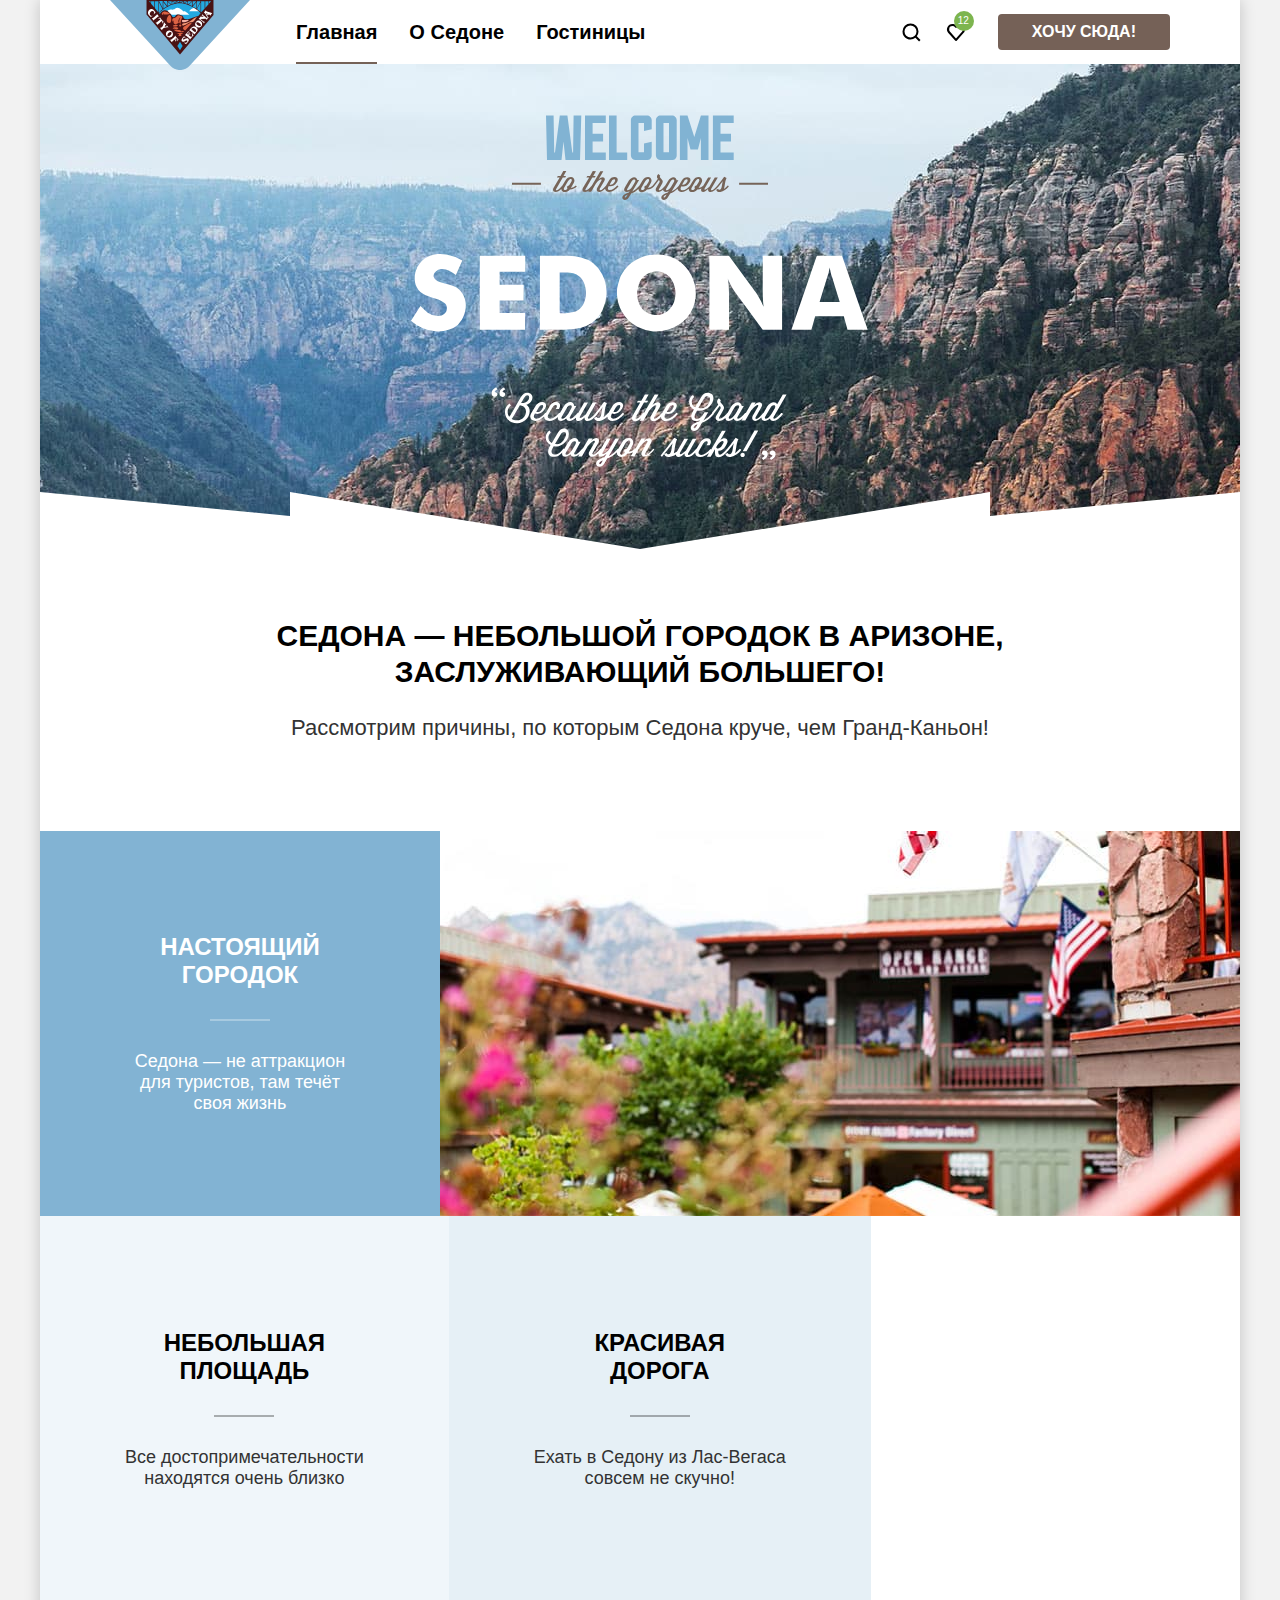
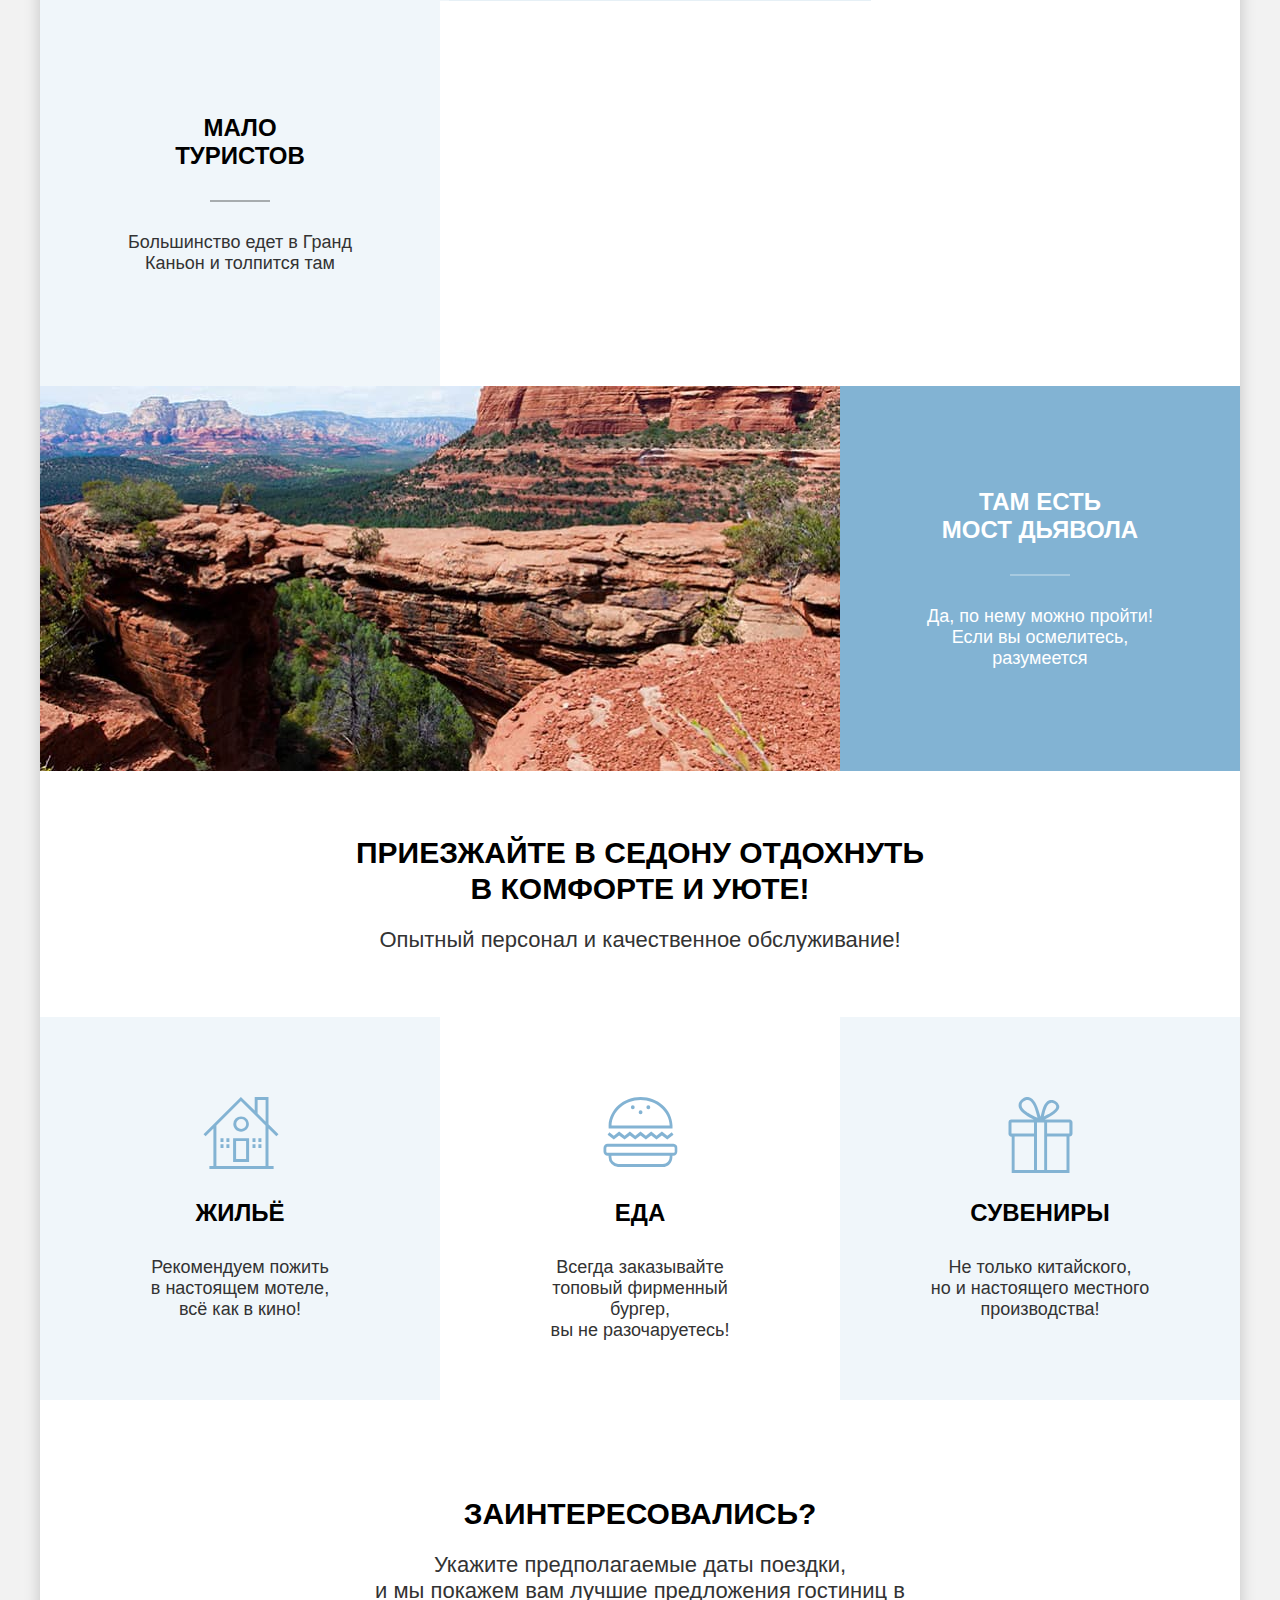
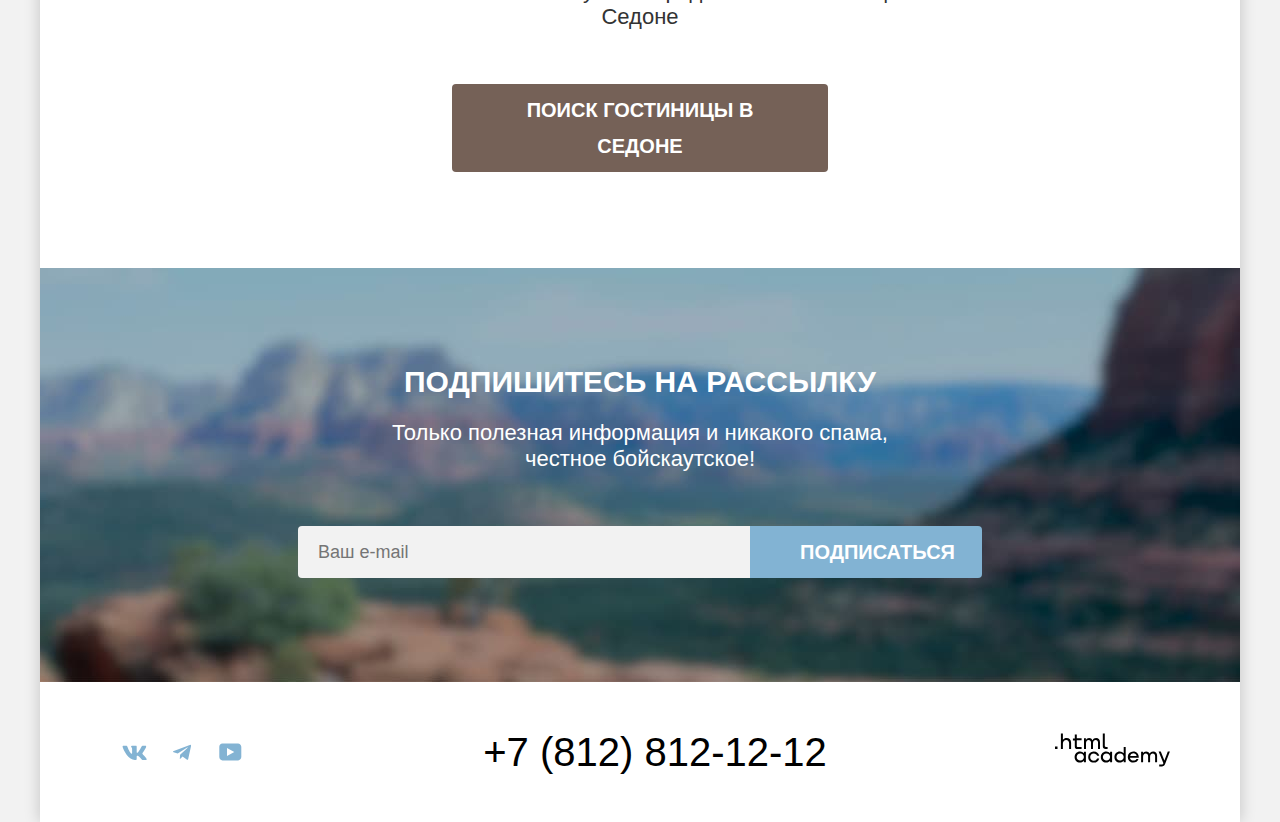
==== commit d11dfbf6: "вносит коррективы по модальному окну" ====
--- a/index.html
+++ b/index.html
@@ -196,6 +196,9 @@
       <div class="modal modal-visit">
         <button class="modal-close-button" type="button">
           <span class="visually-hidden">Закрыть</span>
+          <span class="close-button">
+            <svg class="modal-close-button-icon" aria-hidden="true" focusable="false" xmlns="http://www.w3.org/2000/svg" width="21" height="21" fill="currentColor"><path d="m17.5 4.8-1.3-1.3-5.7 5.7-5.7-5.7-1.3 1.3 5.7 5.7-5.7 5.7 1.3 1.3 5.7-5.7 5.7 5.7 1.3-1.3-5.7-5.7 5.7-5.7Z"/></svg>
+          </span>
         </button>
       <section class="modal-content">
         <h2 class="modal-title">Поиск гостиницы в Седоне</h2>
@@ -203,29 +206,37 @@
           <div class="date-visit">
             <label class="modal-label-title date-visit-title" for="data-visit">Дата заезда:</label>
               <input class="date-visit-input" type="text" name="date-visiit" id="data-visit" value="27 апреля 2020" placeholder="Укажите дату" required>
+              <span class="modal-calendar-icon"></span>
+              <span class="modal-first-comment">Мы не можем отправить вас в прошлое.</span>
           </div>
           <div class="date-leave">
             <label class="modal-label-title date-leave-title" for="date-leave">Дата выезда:</label>
               <input class="date-visit-input" type="text" name="date-leave" id="date-leave" value="1 сентября 2023" placeholder="Укажите дату" >
+              <span class="modal-calendar-icon"></span>
+              <span class="modal-second-comment">Мы не можем отправить вас в прошлое.</span>
           </div>
           <div class="modal-number-passengers">
           <div class="grown-number">
             <label class="modal-label-title people-number-title" for="people-nmber">Взрослые:</label>
             <button class="button-modal-number button-minus" type="button">
+              <svg class="modal-button-minus-icon" aria-hidden="true" focusable="false" xmlns="http://www.w3.org/2000/svg" width="20" height="20" fill="currentColor"><path d="M3 9v2h14V9H3Z"></svg>
               <span class="visually-hidden">Кнопка меньше</span>
             </button>
-              <input class="people-number-input" type="number" value="2" id="people-nmber" name="number-grown">
+              <input class="people-number-input" type="number" value="2" min="1" id="people-nmber" name="number-grown">
               <button class="button-modal-number button-plus" type="button">
+                <svg class="modal-button-plus-icon" aria-hidden="true" focusable="false" xmlns="http://www.w3.org/2000/svg" width="20" height="20" fill="currentColor"><path d="M17 9h-6V3H9v6H3v2h6v6h2v-6h6V9Z"/></svg>
                 <span class="visually-hidden">Кнопка больше</span>
               </button>
             </div>
           <div class="children-number">
             <label class="modal-label-title people-number-title" for="number-children">Дети:</label>
             <button class="button-modal-number button-minus"type="button">
+              <svg class="modal-button-minus-icon" aria-hidden="true" focusable="false" xmlns="http://www.w3.org/2000/svg" width="20" height="20" fill="currentColor"><path d="M3 9v2h14V9H3Z"></svg>
               <span class="visually-hidden">Кнопка меньше</span>
             </button>
               <input class="people-number-input" type="number" id="number-children" value="2" name="number-children">
               <button class="button-modal-number button-plus" type="button">
+                <svg class="modal-button-plus-icon" aria-hidden="true" focusable="false" xmlns="http://www.w3.org/2000/svg" width="20" height="20" fill="currentColor"><path d="M17 9h-6V3H9v6H3v2h6v6h2v-6h6V9Z"/></svg>
                 <span class="visually-hidden">Кнопка больше</span>
               </button>
             </div>
--- a/styles/styles.css
+++ b/styles/styles.css
@@ -56,10 +56,17 @@
 /* Центрирует элементы страницы: margin и width */
 
 .page-container {
+  display: flex;
+  flex-direction: column;
+  min-height: 100%;
+  width: 1200px;
   margin: 0 auto;
-  width: 1200px;
   background-color: #ffffff;
   box-shadow: 0 0 15px 0 rgba(0, 0, 0, 0.2);
+}
+
+.page-footer {
+  margin-top:auto;
 }
 
 .logo-header {
@@ -665,6 +672,7 @@
   width: 452px;
   margin-right: 0;
   padding: 12px 20px;
+  cursor: pointer;
 }
 
 .news-letter-input:focus-visible {
@@ -1416,9 +1424,9 @@
   background-color: rgba(242, 242, 242, 0.8);
 }
 
-/* .modal-container-close {
+.modal-container-close {
   display: none;
-} */
+}
 
 .modal-visit {
   width: 577px;
@@ -1428,31 +1436,38 @@
   position: absolute;
   top: 64px;
   right: 52px;
-  width: 52px;
-  height: 52px;
-  background-color: #f2f2f2;
-  background-image: url("../images/close-cross-modal.svg");
-  background-repeat: no-repeat;
-  background-position: center;
+  width: 53px;
+  height: 53px;
   border: none;
   border-radius: 50%;
   cursor: pointer;
 }
 
-.modal-close-button:hover {
+.modal-close-button-icon {
+  position: absolute;
+  width: 20px;
+  height: 20px;
+  top: 17px;
+  left: 16px;
+  fill:#000000;
+}
+
+.modal-close-button:hover,
+.modal-close-button:focus-visible,
+.modal-close-button:active {
   background-color: #E6E6E6;
 }
 
-.modal-close-button:focus-within{
-  background-color: #E6E6E6;
+.modal-close-button:focus-visible {
   outline: 3px solid #83B3D3;
 }
 
-.modal-close-button:active{
-  background-color: #E6E6E6;
+.modal-close-button:active .modal-close-button-icon {
+  fill: #000000;;
   opacity: 0.3;
   outline: none;
 }
+
 
 .modal-title {
   margin: 0;
@@ -1496,13 +1511,6 @@
   position: relative;
 }
 
-.data-visit:after {
-  content: "Мы не можем отправить вас в прошлое.";
-  color: #FF5757;
-  position: absolute;
-  top:0;
-  left:0;
-}
 
 .date-visit-input {
   cursor: pointer;
@@ -1517,6 +1525,7 @@
   background-color: #f2f2f2;
   padding: 12px 295px 12px 20px;
   border-radius: 4px;
+  position: relative;
 }
 
 .date-visit-input:hover {
@@ -1526,6 +1535,39 @@
 .date-visit-input:focus {
   background-color: #E6E6E6;
   outline: 3px solid #83B3D3;;
+}
+
+.modal-calendar-icon {
+  position: absolute;
+  top: 14px;
+  right: 20px;
+  width: 20px;
+  height: 20px;
+  background-image: url("../images/modal-calendar.svg");
+  background-position: center;
+  background-repeat: no-repeat;
+  content: "";
+}
+
+.modal-first-comment {
+  color: #FF5757;
+  position: absolute;
+  top: 52px;
+  left: 137px;
+  padding-left: 20px;
+  font-size: 16px;
+}
+
+.date-leave {
+  position: relative;
+}
+
+.modal-second-comment {
+  position: absolute;
+  top: 52px;
+  left: 137px;
+  padding-left: 20px;
+  font-size: 16px;
 }
 
 .modal-number-passengers {
@@ -1554,9 +1596,10 @@
   font-style: normal;
   font-weight: 700;
   line-height: 20px;
-  max-width: 20px;
-  padding: 14px 10px;
+  max-width: 37px;
+  padding: 14px 3px;
   text-align: center;
+  box-sizing: border-box;
 }
 
 .people-number-input:hover {
@@ -1565,7 +1608,7 @@
 
 .people-number-input:focus-visible{
   background-color: #E6E6E6;
-  outline: 3px solid #83B3D3;;
+  outline: none;
 }
 
 .people-number-input:active {
@@ -1574,40 +1617,60 @@
 }
 
 .button-modal-number {
+  cursor: pointer;
+  height: 48px;
   width: 40px;
-  height: 48px;
   border: none;
-  background-color: #F2F2F2;
-  cursor: pointer;
-}
-
-.button-modal-number:hover{
-  background-color: #E6E6E6;
-}
-
-.button-modal-number:focus {
-  background-color: #E6E6E6;
-  outline: 3px solid #83B3D3;;
-}
-
-.button-modal-number:active {
-  opacity: 0.3;
-  outline: none;
+  background: #F2F2F2;
+  padding: 0;
 }
 
 .button-minus {
   border-radius: 4px 0 0 4px;
-  background-image: url("../images/modal-button-minus.svg");
-  background-repeat: no-repeat;
-  background-position: center;
+  position: relative;
+}
+
+.modal-button-minus-icon,
+.modal-button-plus-icon {
+  position: absolute;
+  fill:#756157;
+  opacity:0.3;
+  top: 0;
+  left: 0;
+  right: 0;
+  bottom: 0;
+  margin: auto;
+  width: 20px;
+  height: 20px;
+  border-radius: 4px;
+}
+
+.button-modal-number:hover .modal-button-minus-icon,
+.button-modal-number:hover .modal-button-plus-icon,
+.button-modal-number:focus-visible .modal-button-minus-icon,
+.button-modal-number:focus-visible .modal-button-plus-icon,
+.button-modal-number:active .modal-button-minus-icon,
+.button-modal-number:active .modal-button-plus-icon {
+  fill: #000000;
+  opacity: 1;
+}
+
+.button-modal-number:focus-visible .modal-button-minus-icon,
+.button-modal-number:focus-visible .modal-button-plus-icon {
+  outline: 3px solid #82B3D3;
+}
+
+.button-modal-number:active .modal-button-minus-icon,
+.button-modal-number:active .modal-button-plus-icon {
+  fill-opacity: 0.2;
+  outline: none;
 }
 
 .button-plus {
   border-radius:0 4px 4px 0;
-  background-image: url("../images/modal-button-plus.svg");
-  background-repeat: no-repeat;
-  background-position: center;
-}
+  position: relative;
+}
+
 
 .button-modal-find {
   cursor: pointer;
@@ -1625,7 +1688,6 @@
   background: #83B3D3;
   border: none;
 }
-
 .button-modal-find:hover,
 .button-modal-find:focus {
   background-color: #68A2CA;
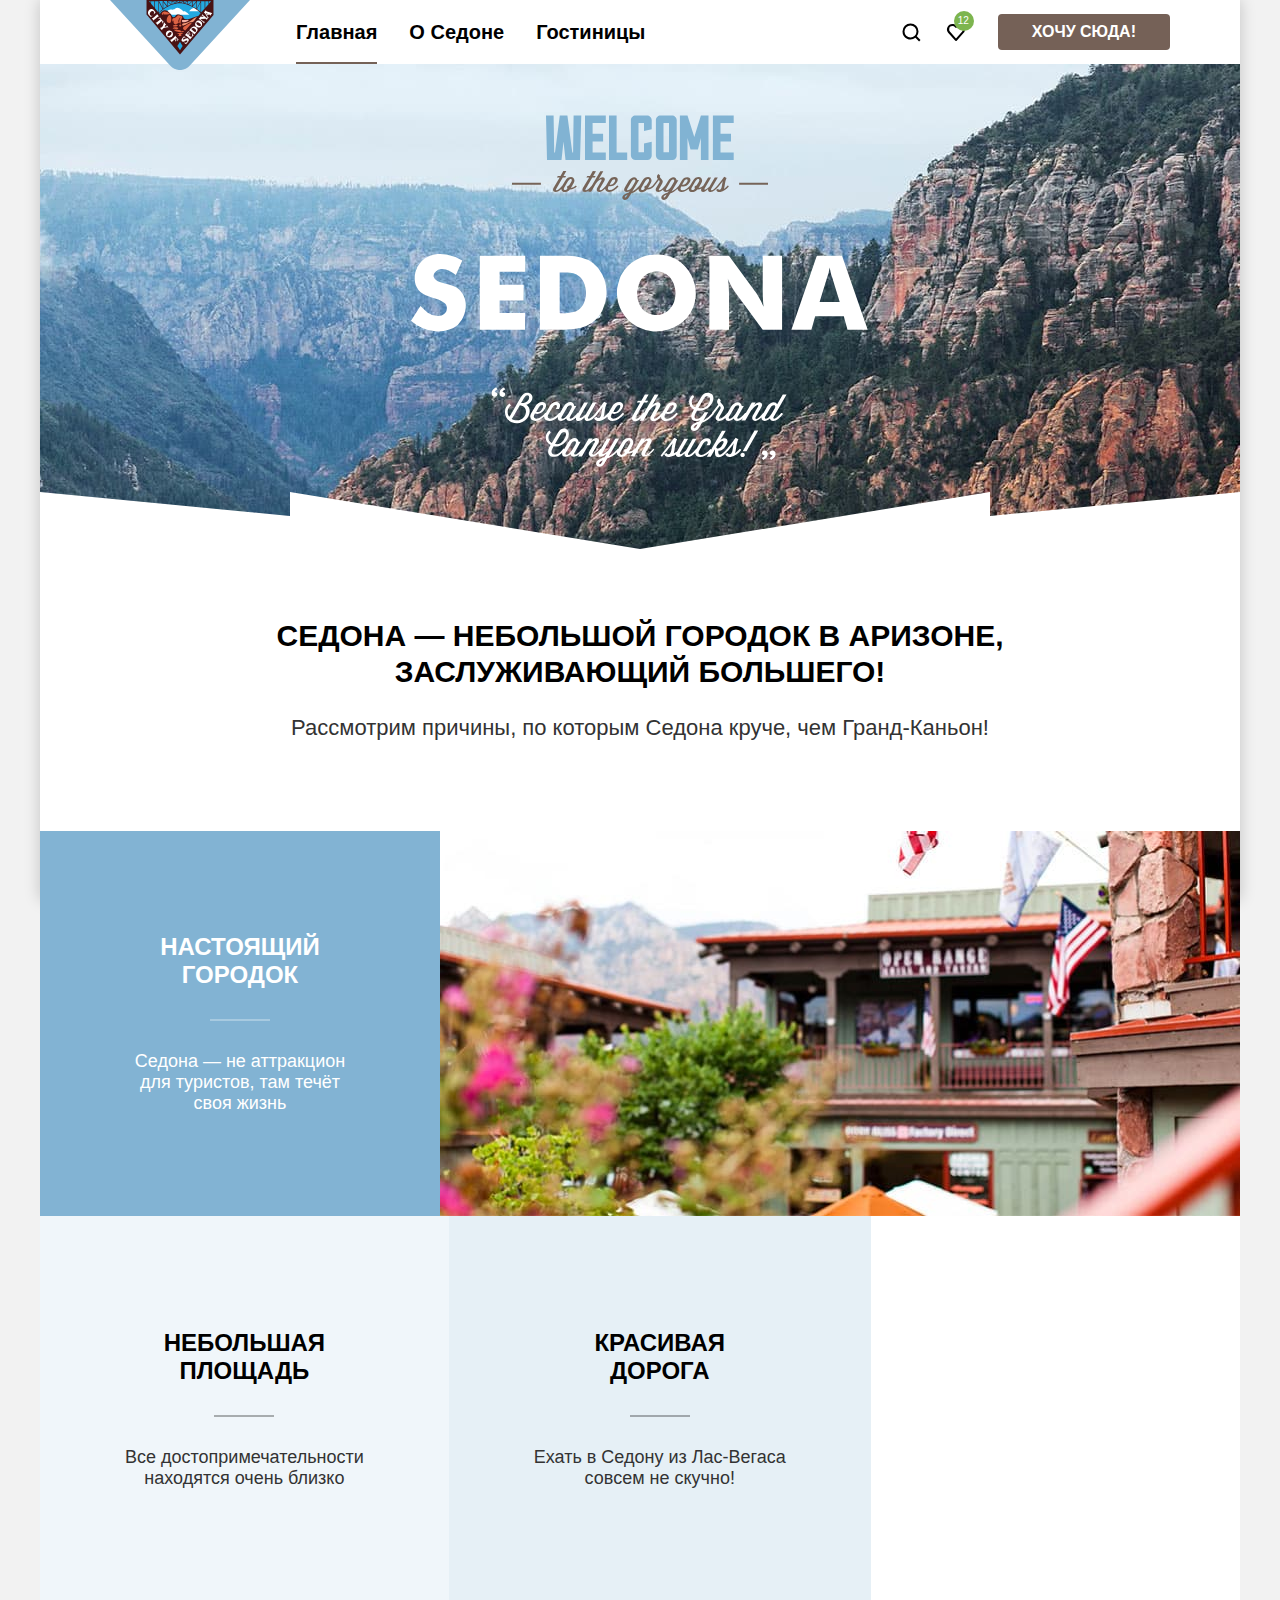
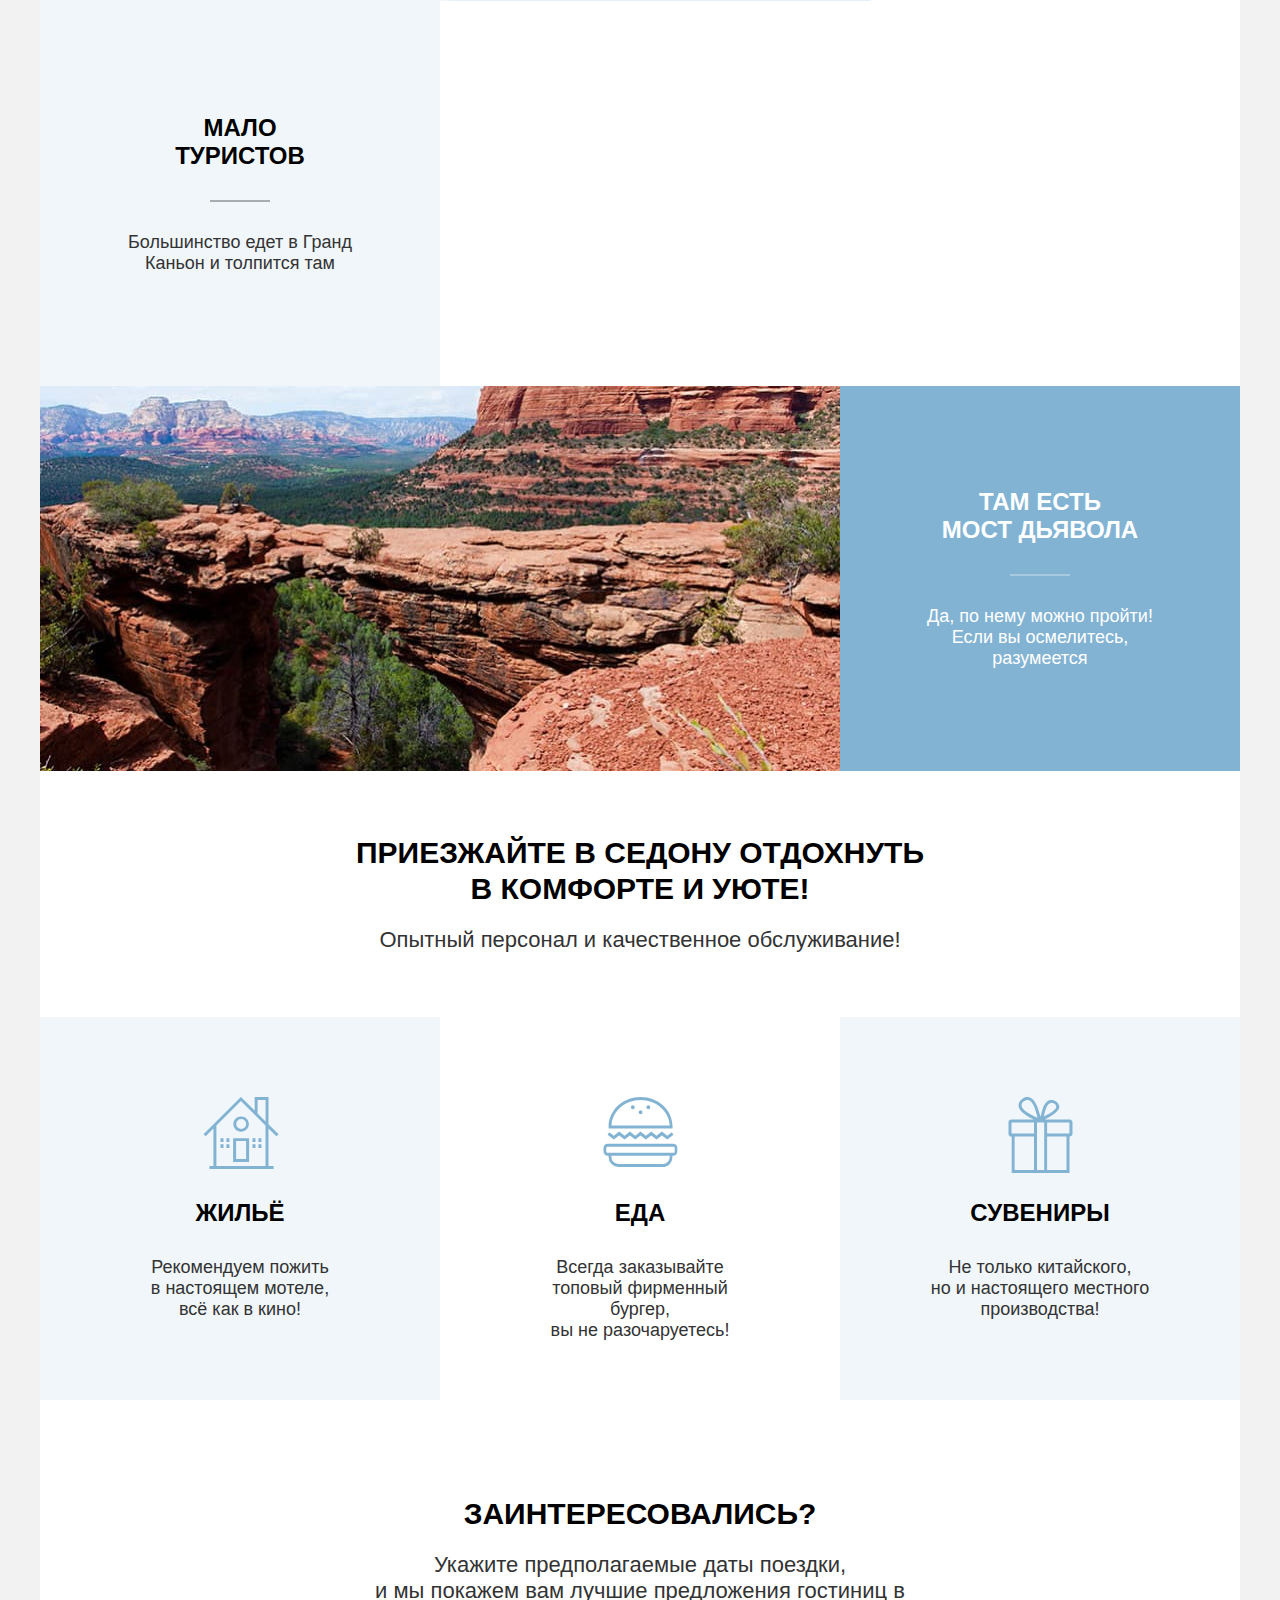
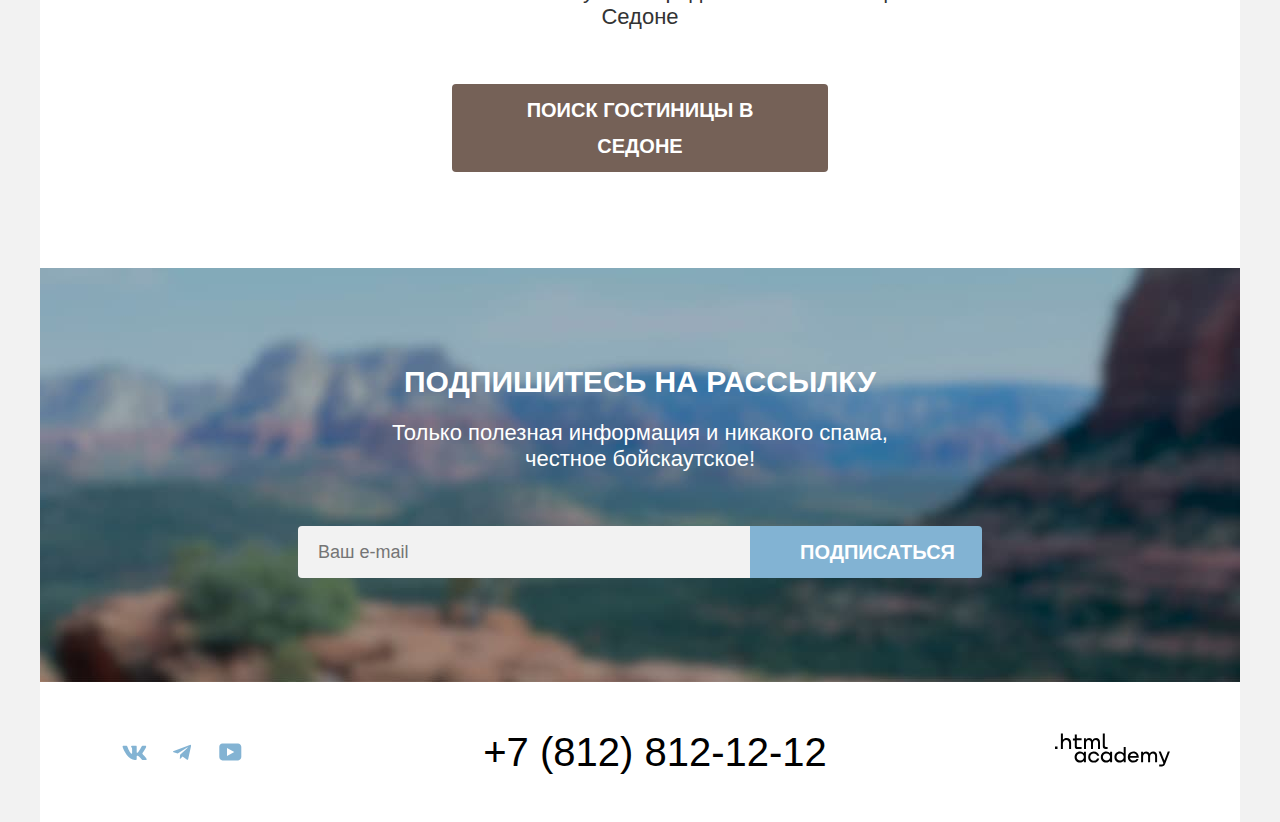
==== commit 38d7ca2a: "вносит правки" ====
--- a/index.html
+++ b/index.html
@@ -9,244 +9,275 @@
 
   <body>
     <div class="page-container">
-    <header class="page-header">
-      <nav class="navigation">
-        <a class="logo-header-link" href="#">
-          <img class="logo-header" width="140" height="70" src="images/logo.svg" alt="Логотип Седоны">
-        </a>
-        <ul class="navigation-list">
-          <li class="navigation-item">
-            <a class="navigation-link navigation-link-current">Главная</a>
-          </li>
-          <li class="navigation-item">
-            <a class="navigation-link" href="#">О Седоне</a>
-          </li>
-          <li class="navigation-item">
-            <a class="navigation-link" href="catalog.html">Гостиницы</a>
-          </li>
-        </ul>
-
-        <ul class="navigation-list navigation-user">
-          <li class="navigation-item">
-            <a class="navigation-link" href="#">
-              <svg class="navigation-user-icon" aria-hidden="true" focusable="false" xmlns="http://www.w3.org/2000/svg"
-                width="19" height="19" fill="currentColor">
+      <header class="page-header">
+        <nav class="navigation">
+          <a class="logo-header-link" href="#">
+            <img class="logo-header" width="140" height="70" src="images/logo.svg" alt="Логотип Седоны">
+          </a>
+          <ul class="navigation-list">
+            <li class="navigation-item">
+              <a class="navigation-link navigation-link-current">Главная</a>
+            </li>
+            <li class="navigation-item">
+              <a class="navigation-link" href="#">О Седоне</a>
+            </li>
+            <li class="navigation-item">
+              <a class="navigation-link" href="catalog.html">Гостиницы</a>
+            </li>
+          </ul>
+
+          <ul class="navigation-list navigation-user">
+            <li class="navigation-item">
+              <a class="navigation-link" href="#">
+                <svg class="navigation-user-icon" aria-hidden="true" focusable="false"
+                  xmlns="http://www.w3.org/2000/svg" width="19" height="19" fill="currentColor">
+                  <path
+                    d="m18.5 17-3.7-3.7a8 8 0 0 0 1.7-4.8 8 8 0 0 0-8-8 8 8 0 0 0-8 8 8 8 0 0 0 12.9 6.3l3.7 3.7 1.4-1.5Zm-10-2.5a6 6 0 0 1-6-6 6 6 0 0 1 12 0 6 6 0 0 1-6 6Z" />
+                </svg>
+                <span class="visually-hidden">Поиск</span>
+              </a>
+            </li>
+            <li class="navigation-item">
+              <a class="navigation-link" href="#">
+                <svg class="navigation-user-icon" aria-hidden="true" focusable="false"
+                  xmlns="http://www.w3.org/2000/svg" width="20" height="20" fill="currentColor">
+                  <path
+                    d="M9.9 19a.9.9 0 0 1-.8-.4l-7-7.9A5.4 5.4 0 0 1 6.5 2C7.8 2 9 2.5 10 3.3a5.5 5.5 0 0 1 9 4.1c0 1.3-.5 2.5-1.3 3.4l-7 7.9c-.2.2-.4.3-.8.3Zm-6-9.5 6.1 6.9 6.2-7c.5-.5.7-1.2.7-2 0-1.8-1.5-3.3-3.3-3.3-1 0-2 .5-2.7 1.3-.3.3-.6.4-.9.4-.3 0-.6-.2-.8-.4a3.7 3.7 0 0 0-2.7-1.3 3.3 3.3 0 0 0-3.3 3.3c-.1.9.3 1.6.7 2.1-.1 0-.1 0 0 0Z" />
+                </svg>
+                <span class="visually-hidden">Избранное</span>
+                <span class="number-favourites">12</span>
+              </a>
+            </li>
+            <li class="navigation-item">
+              <a class="button navigation-button" href="#">Хочу сюда!</a>
+            </li>
+          </ul>
+        </nav>
+      </header>
+
+      <main class="main-index main-container">
+        <section class="hero">
+          <h1 class="visually-hidden">Добро пожаловать в великолепную Седону</h1>
+          <img class="hero-welcome" width="458" height="352" src="images/hero/welcome-title.svg"
+            alt="Горы великоленой Седоны">
+        </section>
+
+        <section class="advantages">
+          <div class="frame-about-sedona">
+            <b class="subtitle advantages-subtitle">Седона — небольшой городок в Аризоне,<br>заслуживающий большего!</b>
+            <h2 class="advantages-title">Рассмотрим причины, по которым Седона круче, чем Гранд-Каньон!</h2>
+          </div>
+          <ul class="advantages-list">
+            <li class="advantages-item box-blue">
+              <div class="advantage-text">
+                <h3 class="advantages-title-list box-blue">Настоящий городок</h3>
+                <p class="advantages-description">Седона — не аттракцион для туристов, там течёт своя жизнь</p>
+              </div>
+              <img class="town-sedona" width="800" height="385" src="images/advantages/photo-1.jpg"
+                alt="Городок Седоны">
+            </li>
+            <li class="advantages-item box-gray">
+              <div class="advantage-text">
+                <h3 class="advantages-title-list">Небольшая <br> площадь</h3>
+                <p class="advantages-description ">Все достопримечательности <br> находятся очень близко</p>
+              </div>
+            </li>
+            <li class="advantages-item box-darkgray">
+              <div class="advantage-text">
+                <h3 class="advantages-title-list">Красивая <br> дорога</h3>
+                <p class="advantages-description">Ехать в Седону из Лас-Вегаса<br> совсем не скучно!</p>
+              </div>
+            </li>
+            <li class="advantages-item box-gray">
+              <div class="advantage-text">
+                <h3 class="advantages-title-list">Мало <br> туристов</h3>
+                <p class="advantages-description">Большинство едет в Гранд<br> Каньон и толпится там</p>
+              </div>
+            </li>
+            <li class="advantages-item box-blue">
+              <div class="advantage-text">
+                <h3 class="advantages-title-list box-blue">Там есть <br> мост дьявола</h3>
+                <p class="advantages-description">Да, по нему можно пройти!<br> Если вы осмелитесь,<br> разумеется</p>
+              </div>
+              <img class="bridge-devil" width="800" height="385" src="images/advantages/photo-2.jpg" alt="Мост дьявола">
+            </li>
+          </ul>
+        </section>
+        <section class="services">
+          <div class="frame-services">
+            <b class="subtitle services-subtitle">Приезжайте в Седону отдохнуть<br> в комфорте и уюте!</b>
+            <h2 class="services-title">Опытный персонал и качественное обслуживание!</h2>
+          </div>
+          <ul class="services-list">
+            <li class="services-item box-gray">
+              <h3 class="services-title-list home-icon">Жильё</h3>
+              <p class="services-description ">Рекомендуем пожить<br> в настоящем мотеле,<br> всё как в кино!</p>
+            </li>
+            <li class="services-item white-box">
+              <h3 class="services-title-list  eat-icon">Еда</h3>
+              <p class="services-description">Всегда заказывайте<br> топовый фирменный бургер,<br> вы не разочаруетесь!
+              </p>
+            </li>
+            <li class="services-item box-gray">
+              <h3 class="services-title-list gift-icon">Сувениры</h3>
+              <p class="services-description">Не только китайского,<br> но и настоящего местного<br> производства!</p>
+            </li>
+          </ul>
+        </section>
+        <div class="search-hotel">
+          <h2 class="visually-hidden">Поиск гостиниц в Седоне</h2>
+          <b class="subtitle subtitle-qustion">Заинтересовались?</b>
+          <p class="search-title-hotel">Укажите предполагаемые даты поездки,<br> и мы покажем вам лучшие предложения
+            гостиниц в Седоне</p>
+          <button class="button search-hotel-button" type="button">Поиск гостиницы в Седоне</button>
+        </div>
+        <section class="newsletter">
+          <h2 class="newsletter-title">Подпишитесь на рассылку</h2>
+          <p class="newsletter-subtitle">Только полезная информация и никакого спама,<br> честное бойскаутское!</p>
+          <form class="newsletter-form" action="https://echo.htmlacademy.ru/" method="post">
+            <label class="visually-hidden" for="e-mail">Введите Ваш e-mail</label>
+            <input class="news-letter-input" type="email" name="e-mail" id="e-mail" placeholder="Ваш e-mail" required>
+            <button class="button button-submit" type="submit">Подписаться</button>
+          </form>
+        </section>
+      </main>
+
+      <footer class="page-footer">
+        <div class="page-footer-social">
+          <h2 class="visually-hidden">Соцсети</h2>
+          <ul class="footer-social-list">
+            <li class="footer-social-item">
+              <a class="social-link vkontakte" href="https://vk.com/htmlacademy">
+                <svg class="social-icon" aria-hidden="true" focusable="false" xmlns="http://www.w3.org/2000/svg"
+                  width="25" height="15" fill="currentColor">
+                  <path fill-rule="evenodd"
+                    d="M24.1 1.8c.2-.5 0-1-.8-1h-2.6c-.7 0-1 .4-1.1.8 0 0-1.4 3.2-3.3 5.3-.6.6-.9.8-1.2.8-.2 0-.4-.2-.4-.8V1.8c0-.7-.2-1-.8-1h-4c-.5 0-.8.4-.8.6 0 .7 1 .8 1 2.6v3.8c0 .8 0 1-.4 1-.9 0-3-3.3-4.3-7-.3-.7-.5-1-1.2-1H1.6c-.8 0-1 .4-1 .8 0 .7 1 4 4.2 8.5C7 13.2 10 15 12.8 15c1.7 0 1.9-.4 1.9-1v-2.4c0-.7.2-.8.7-.8.4 0 1 .1 2.6 1.6 1.8 1.8 2 2.6 3 2.6h2.7c.7 0 1.1-.4 1-1.1a12 12 0 0 0-2.3-3c-.6-.8-1.5-1.5-1.8-2-.4-.4-.3-.6 0-1 0 0 3.2-4.5 3.5-6Z"
+                    clip-rule="evenodd" />
+                </svg>
+                <span class="visually-hidden">В контакте</span>
+              </a>
+            </li>
+            <li class="footer-social-item">
+              <a class="social-link telegram" href="https://t.me/htmlacademy">
+                <svg class="social-icon" aria-hidden="true" focusable="false" xmlns="http://www.w3.org/2000/svg"
+                  width="18" height="16" fill="currentColor">
+                  <path
+                    d="M16.8 1 .8 7c-1 .4-1 1-.2 1.3l4.1 1.3 9.5-6c.5-.3.9-.1.5.2l-7.6 7-.3 4.1c.4 0 .6-.2.8-.4l2-2 4.1 3.1c.8.5 1.3.3 1.5-.7L18 2.2c.3-1-.4-1.6-1.1-1.2Z" />
+                </svg>
+                <span class="visually-hidden">Телеграм</span>
+              </a>
+            </li>
+            <li class="footer-social-item">
+              <a class="social-link youtube" href=" https://www.youtube.com/user/htmlacademyru">
+                <svg class="social-icon" aria-hidden="true" focusable="false" xmlns="http://www.w3.org/2000/svg"
+                  width="23" height="18" fill="currentColor">
+                  <path
+                    d="M19 .4H3.4C1.6.4.3 2 .3 3.8v10c0 2 1.3 3.6 3.2 3.6h15.7c1.6 0 3.1-1.6 3.1-3.4V3.8C22.1 2 20.8.4 19 .4ZM8 12.9v-8l7.3 4-7.3 4Z" />
+                </svg>
+                <span class="visually-hidden">Ютуб</span>
+              </a>
+            </li>
+          </ul>
+        </div>
+        <div class="page-footer-number">
+          <h2 class="visually-hidden">Номер телефона</h2>
+          <a class="page-footer-phone" href="tel:+78128121212">+7 (812) 812-12-12</a>
+        </div>
+        <div class="page-footer-logo">
+          <a class="page-footer-logo-link" href="https://htmlacademy.ru/">
+            <svg class="html-logo-icon" aria-hidden="true" focusable="false" xmlns="http://www.w3.org/2000/svg"
+              width="115" height="34" fill="currentColor">
+              <path
+                d="M0 13.4V16h2.5v-2.6H0ZM11.6 5C10 5 8.8 5.7 8 6.7h-.1V.5h-2V16h2v-5.3c0-2.1 1.3-3.6 3.3-3.6 1.8 0 2.9 1.4 2.9 3.2V16h2V9.9c.1-3-1.8-4.9-4.5-4.9Zm15 .3h-4.8V1.6h-2v3.8h-1.9v2h1.9v6c0 1.7 1 2.7 2.7 2.7h4.1v-2h-3.7c-.7 0-1.1-.4-1.1-1.1V7.3h4.8v-2Zm14.5-.2c-1.6 0-2.9.8-3.5 2.1h-.1a3.7 3.7 0 0 0-3.4-2.1c-1.4 0-2.5.8-3.1 1.8h-.1V5.3H29v10.6h2v-5.4c0-2 1-3.5 2.6-3.5C35.1 7 36 8 36 9.6v6.3h2v-5.6C38 7.9 39.4 7 40.6 7 42.1 7 43 8 43 9.6v6.3h2V9.4c.1-2.5-1.4-4.3-3.9-4.3Zm6.7 8.1c0 1.7 1 2.7 2.8 2.7h2v-2h-1.7c-.7 0-1.1-.4-1.1-1.1V.5h-2v12.7Zm-18.9 7a4.9 4.9 0 0 0-3.9-1.8c-3.1 0-5.4 2.3-5.4 5.6s2.3 5.6 5.4 5.6c1.8 0 3-.8 3.8-1.9h.1v1.6h2V18.7h-2v1.5Zm-3.6 7.4a3.5 3.5 0 0 1-3.6-3.6c0-2 1.4-3.6 3.6-3.6s3.6 1.6 3.6 3.6c0 1.9-1.4 3.6-3.6 3.6Zm18.9-5.1c-.5-2.4-2.6-4.1-5.4-4.1a5.4 5.4 0 0 0-5.6 5.6c0 3.1 2.2 5.6 5.6 5.6 2.8 0 4.9-1.8 5.4-4.2h-2.1a3.4 3.4 0 0 1-3.3 2.3 3.5 3.5 0 0 1-3.6-3.6c0-2 1.4-3.6 3.6-3.6 1.6 0 2.8 1 3.3 2.2h2.1v-.2Zm10.9-2.3a4.9 4.9 0 0 0-3.9-1.8c-3.1 0-5.4 2.3-5.4 5.6s2.3 5.6 5.4 5.6c1.8 0 3-.8 3.8-1.9h.1v1.6h2V18.7h-2v1.5Zm-3.6 7.4a3.5 3.5 0 0 1-3.6-3.6c0-2 1.4-3.6 3.6-3.6s3.6 1.6 3.6 3.6c0 1.9-1.5 3.6-3.6 3.6Zm17.2-7.3a5 5 0 0 0-3.9-1.9c-3.1 0-5.4 2.3-5.4 5.6s2.2 5.6 5.4 5.6c1.7 0 3-.8 3.8-1.8h.1v1.5h2V13.9h-2v6.4Zm-3.6 7.3a3.5 3.5 0 0 1-3.6-3.6c0-2 1.4-3.6 3.6-3.6s3.6 1.6 3.6 3.6c-.1 2-1.5 3.6-3.6 3.6Zm13.2-9.2a5.4 5.4 0 0 0-5.5 5.6c0 3 2.1 5.6 5.5 5.6 2.5 0 4.5-1.3 5.2-3.6h-2.1c-.5 1-1.6 1.6-3 1.6-1.9 0-3.3-1.3-3.4-2.9h8.8c.2-3.6-2-6.3-5.5-6.3Zm0 1.9c1.7 0 3 1 3.3 2.6h-6.5a3.2 3.2 0 0 1 3.2-2.6Zm19.9-1.9a4 4 0 0 0-3.6 2h-.1c-.6-1.2-1.8-2-3.4-2-1.4 0-2.5.7-3.1 1.8v-1.5h-1.9v10.6h2v-5.4c0-2 1-3.4 2.6-3.5 1.5 0 2.4 1 2.4 2.6v6.3h2v-5.6c0-2.4 1.4-3.3 2.6-3.3 1.5 0 2.4 1 2.4 2.6v6.3h2v-6.5c.1-2.6-1.4-4.4-3.9-4.4Zm11.2 9.1-3.6-8.9h-2.2l4.8 11.6c-.3.9-.7 1.2-1.7 1.2h-2.5v2h2.5c1.8 0 2.8-.8 3.5-2.6l4.7-12.2h-2.1l-3.4 8.9Z" />
+            </svg>
+          </a>
+        </div>
+      </footer>
+      <div class="modal-container modal-container-close">
+        <div class="modal modal-visit">
+          <button class="modal-close-button" type="button">
+            <span class="visually-hidden">Закрыть</span>
+            <span class="close-button">
+              <svg class="modal-close-button-icon" aria-hidden="true" focusable="false"
+                xmlns="http://www.w3.org/2000/svg" width="21" height="21" fill="currentColor">
                 <path
-                  d="m18.5 17-3.7-3.7a8 8 0 0 0 1.7-4.8 8 8 0 0 0-8-8 8 8 0 0 0-8 8 8 8 0 0 0 12.9 6.3l3.7 3.7 1.4-1.5Zm-10-2.5a6 6 0 0 1-6-6 6 6 0 0 1 12 0 6 6 0 0 1-6 6Z" />
+                  d="m17.5 4.8-1.3-1.3-5.7 5.7-5.7-5.7-1.3 1.3 5.7 5.7-5.7 5.7 1.3 1.3 5.7-5.7 5.7 5.7 1.3-1.3-5.7-5.7 5.7-5.7Z" />
               </svg>
-              <span class="visually-hidden">Поиск</span>
-            </a>
-          </li>
-          <li class="navigation-item">
-            <a class="navigation-link" href="#">
-              <svg class="navigation-user-icon" aria-hidden="true" focusable="false" xmlns="http://www.w3.org/2000/svg"
-                width="20" height="20" fill="currentColor">
-                <path
-                  d="M9.9 19a.9.9 0 0 1-.8-.4l-7-7.9A5.4 5.4 0 0 1 6.5 2C7.8 2 9 2.5 10 3.3a5.5 5.5 0 0 1 9 4.1c0 1.3-.5 2.5-1.3 3.4l-7 7.9c-.2.2-.4.3-.8.3Zm-6-9.5 6.1 6.9 6.2-7c.5-.5.7-1.2.7-2 0-1.8-1.5-3.3-3.3-3.3-1 0-2 .5-2.7 1.3-.3.3-.6.4-.9.4-.3 0-.6-.2-.8-.4a3.7 3.7 0 0 0-2.7-1.3 3.3 3.3 0 0 0-3.3 3.3c-.1.9.3 1.6.7 2.1-.1 0-.1 0 0 0Z" />
-              </svg>
-              <span class="visually-hidden">Избранное</span>
-              <span class="number-favourites">12</span>
-            </a>
-          </li>
-          <li class="navigation-item">
-            <a class="button navigation-button" href="#">Хочу сюда!</a>
-          </li>
-        </ul>
-      </nav>
-    </header>
-
-    <main class="main-index main-container">
-      <section class="hero">
-        <h1 class="visually-hidden">Добро пожаловать в великолепную Седону</h1>
-        <img class="hero-welcome" width="458" height="352" src="images/hero/welcome-title.svg"
-          alt="Горы великоленой Седоны">
-      </section>
-
-      <section class="advantages">
-        <div class="frame-about-sedona">
-          <b class="subtitle advantages-subtitle">Седона — небольшой городок в Аризоне,<br>заслуживающий большего!</b>
-          <h2 class="advantages-title">Рассмотрим причины, по которым Седона круче, чем Гранд-Каньон!</h2>
-        </div>
-        <ul class="advantages-list">
-          <li class="advantages-item box-blue">
-            <div class="advantage-text">
-              <h3 class="advantages-title-list box-blue">Настоящий городок</h3>
-              <p class="advantages-description">Седона — не аттракцион для туристов, там течёт своя жизнь</p>
-            </div>
-            <img class="town-sedona" width="800" height="385" src="images/advantages/photo-1.jpg" alt="Городок Седоны">
-          </li>
-          <li class="advantages-item box-gray">
-            <div class="advantage-text">
-              <h3 class="advantages-title-list">Небольшая <br> площадь</h3>
-              <p class="advantages-description ">Все достопримечательности <br> находятся очень близко</p>
-            </div>
-          </li>
-          <li class="advantages-item box-darkgray">
-            <div class="advantage-text">
-              <h3 class="advantages-title-list">Красивая <br> дорога</h3>
-              <p class="advantages-description">Ехать в Седону из Лас-Вегаса<br> совсем не скучно!</p>
-            </div>
-          </li>
-          <li class="advantages-item box-gray">
-            <div class="advantage-text">
-              <h3 class="advantages-title-list">Мало <br> туристов</h3>
-              <p class="advantages-description">Большинство едет в Гранд<br> Каньон и толпится там</p>
-            </div>
-          </li>
-          <li class="advantages-item box-blue">
-            <div class="advantage-text">
-              <h3 class="advantages-title-list box-blue">Там есть <br> мост дьявола</h3>
-              <p class="advantages-description">Да, по нему можно пройти!<br> Если вы осмелитесь,<br> разумеется</p>
-            </div>
-            <img class="bridge-devil" width="800" height="385" src="images/advantages/photo-2.jpg" alt="Мост дьявола">
-          </li>
-        </ul>
-      </section>
-      <section class="services">
-        <div class="frame-services">
-          <b class="subtitle services-subtitle">Приезжайте в Седону отдохнуть<br> в комфорте и уюте!</b>
-          <h2 class="services-title">Опытный персонал и качественное обслуживание!</h2>
-        </div>
-        <ul class="services-list">
-          <li class="services-item box-gray">
-            <h3 class="services-title-list home-icon">Жильё</h3>
-            <p class="services-description ">Рекомендуем пожить<br> в настоящем мотеле,<br> всё как в кино!</p>
-          </li>
-          <li class="services-item white-box">
-            <h3 class="services-title-list  eat-icon">Еда</h3>
-            <p class="services-description">Всегда заказывайте<br> топовый фирменный бургер,<br> вы не разочаруетесь!
-            </p>
-          </li>
-          <li class="services-item box-gray">
-            <h3 class="services-title-list gift-icon">Сувениры</h3>
-            <p class="services-description">Не только китайского,<br> но и настоящего местного<br> производства!</p>
-          </li>
-        </ul>
-      </section>
-      <div class="search-hotel">
-        <h2 class="visually-hidden">Поиск гостиниц в Седоне</h2>
-        <b class="subtitle subtitle-qustion">Заинтересовались?</b>
-        <p class="search-title-hotel">Укажите предполагаемые даты поездки,<br> и мы покажем вам лучшие предложения
-          гостиниц в Седоне</p>
-        <button class="button search-hotel-button" type="button">Поиск гостиницы в Седоне</button>
-      </div>
-      <section class="newsletter">
-        <h2 class="newsletter-title">Подпишитесь на рассылку</h2>
-        <p class="newsletter-subtitle">Только полезная информация и никакого спама,<br> честное бойскаутское!</p>
-        <form class="newsletter-form" action="https://echo.htmlacademy.ru/" method="post">
-          <label class="visually-hidden" for="e-mail">Введите Ваш e-mail</label>
-          <input class="news-letter-input" type="email" name="e-mail" id="e-mail" placeholder="Ваш e-mail" required>
-          <button class="button button-submit" type="submit">Подписаться</button>
-        </form>
-      </section>
-    </main>
-
-    <footer class="page-footer">
-      <div class="page-footer-social">
-        <h2 class="visually-hidden">Соцсети</h2>
-        <ul class="footer-social-list">
-          <li class="footer-social-item">
-            <a class="social-link vkontakte" href="https://vk.com/htmlacademy">
-              <svg class="social-icon" aria-hidden="true" focusable="false" xmlns="http://www.w3.org/2000/svg"
-                width="25" height="15" fill="currentColor">
-                <path fill-rule="evenodd"
-                  d="M24.1 1.8c.2-.5 0-1-.8-1h-2.6c-.7 0-1 .4-1.1.8 0 0-1.4 3.2-3.3 5.3-.6.6-.9.8-1.2.8-.2 0-.4-.2-.4-.8V1.8c0-.7-.2-1-.8-1h-4c-.5 0-.8.4-.8.6 0 .7 1 .8 1 2.6v3.8c0 .8 0 1-.4 1-.9 0-3-3.3-4.3-7-.3-.7-.5-1-1.2-1H1.6c-.8 0-1 .4-1 .8 0 .7 1 4 4.2 8.5C7 13.2 10 15 12.8 15c1.7 0 1.9-.4 1.9-1v-2.4c0-.7.2-.8.7-.8.4 0 1 .1 2.6 1.6 1.8 1.8 2 2.6 3 2.6h2.7c.7 0 1.1-.4 1-1.1a12 12 0 0 0-2.3-3c-.6-.8-1.5-1.5-1.8-2-.4-.4-.3-.6 0-1 0 0 3.2-4.5 3.5-6Z"
-                  clip-rule="evenodd" />
-              </svg>
-              <span class="visually-hidden">В контакте</span>
-            </a>
-          </li>
-          <li class="footer-social-item">
-            <a class="social-link telegram" href="https://t.me/htmlacademy">
-              <svg class="social-icon" aria-hidden="true" focusable="false" xmlns="http://www.w3.org/2000/svg"
-                width="18" height="16" fill="currentColor">
-                <path
-                  d="M16.8 1 .8 7c-1 .4-1 1-.2 1.3l4.1 1.3 9.5-6c.5-.3.9-.1.5.2l-7.6 7-.3 4.1c.4 0 .6-.2.8-.4l2-2 4.1 3.1c.8.5 1.3.3 1.5-.7L18 2.2c.3-1-.4-1.6-1.1-1.2Z" />
-              </svg>
-              <span class="visually-hidden">Телеграм</span>
-            </a>
-          </li>
-          <li class="footer-social-item">
-            <a class="social-link youtube" href=" https://www.youtube.com/user/htmlacademyru">
-              <svg class="social-icon" aria-hidden="true" focusable="false" xmlns="http://www.w3.org/2000/svg"
-                width="23" height="18" fill="currentColor">
-                <path
-                  d="M19 .4H3.4C1.6.4.3 2 .3 3.8v10c0 2 1.3 3.6 3.2 3.6h15.7c1.6 0 3.1-1.6 3.1-3.4V3.8C22.1 2 20.8.4 19 .4ZM8 12.9v-8l7.3 4-7.3 4Z" />
-              </svg>
-              <span class="visually-hidden">Ютуб</span>
-            </a>
-          </li>
-        </ul>
-      </div>
-      <div class="page-footer-number">
-        <h2 class="visually-hidden">Номер телефона</h2>
-        <a class="page-footer-phone" href="tel:+78128121212">+7 (812) 812-12-12</a>
-      </div>
-      <div class="page-footer-logo">
-        <a class="page-footer-logo-link" href="https://htmlacademy.ru/">
-          <svg class="html-logo-icon" aria-hidden="true" focusable="false" xmlns="http://www.w3.org/2000/svg"
-            width="115" height="34" fill="currentColor">
-            <path
-              d="M0 13.4V16h2.5v-2.6H0ZM11.6 5C10 5 8.8 5.7 8 6.7h-.1V.5h-2V16h2v-5.3c0-2.1 1.3-3.6 3.3-3.6 1.8 0 2.9 1.4 2.9 3.2V16h2V9.9c.1-3-1.8-4.9-4.5-4.9Zm15 .3h-4.8V1.6h-2v3.8h-1.9v2h1.9v6c0 1.7 1 2.7 2.7 2.7h4.1v-2h-3.7c-.7 0-1.1-.4-1.1-1.1V7.3h4.8v-2Zm14.5-.2c-1.6 0-2.9.8-3.5 2.1h-.1a3.7 3.7 0 0 0-3.4-2.1c-1.4 0-2.5.8-3.1 1.8h-.1V5.3H29v10.6h2v-5.4c0-2 1-3.5 2.6-3.5C35.1 7 36 8 36 9.6v6.3h2v-5.6C38 7.9 39.4 7 40.6 7 42.1 7 43 8 43 9.6v6.3h2V9.4c.1-2.5-1.4-4.3-3.9-4.3Zm6.7 8.1c0 1.7 1 2.7 2.8 2.7h2v-2h-1.7c-.7 0-1.1-.4-1.1-1.1V.5h-2v12.7Zm-18.9 7a4.9 4.9 0 0 0-3.9-1.8c-3.1 0-5.4 2.3-5.4 5.6s2.3 5.6 5.4 5.6c1.8 0 3-.8 3.8-1.9h.1v1.6h2V18.7h-2v1.5Zm-3.6 7.4a3.5 3.5 0 0 1-3.6-3.6c0-2 1.4-3.6 3.6-3.6s3.6 1.6 3.6 3.6c0 1.9-1.4 3.6-3.6 3.6Zm18.9-5.1c-.5-2.4-2.6-4.1-5.4-4.1a5.4 5.4 0 0 0-5.6 5.6c0 3.1 2.2 5.6 5.6 5.6 2.8 0 4.9-1.8 5.4-4.2h-2.1a3.4 3.4 0 0 1-3.3 2.3 3.5 3.5 0 0 1-3.6-3.6c0-2 1.4-3.6 3.6-3.6 1.6 0 2.8 1 3.3 2.2h2.1v-.2Zm10.9-2.3a4.9 4.9 0 0 0-3.9-1.8c-3.1 0-5.4 2.3-5.4 5.6s2.3 5.6 5.4 5.6c1.8 0 3-.8 3.8-1.9h.1v1.6h2V18.7h-2v1.5Zm-3.6 7.4a3.5 3.5 0 0 1-3.6-3.6c0-2 1.4-3.6 3.6-3.6s3.6 1.6 3.6 3.6c0 1.9-1.5 3.6-3.6 3.6Zm17.2-7.3a5 5 0 0 0-3.9-1.9c-3.1 0-5.4 2.3-5.4 5.6s2.2 5.6 5.4 5.6c1.7 0 3-.8 3.8-1.8h.1v1.5h2V13.9h-2v6.4Zm-3.6 7.3a3.5 3.5 0 0 1-3.6-3.6c0-2 1.4-3.6 3.6-3.6s3.6 1.6 3.6 3.6c-.1 2-1.5 3.6-3.6 3.6Zm13.2-9.2a5.4 5.4 0 0 0-5.5 5.6c0 3 2.1 5.6 5.5 5.6 2.5 0 4.5-1.3 5.2-3.6h-2.1c-.5 1-1.6 1.6-3 1.6-1.9 0-3.3-1.3-3.4-2.9h8.8c.2-3.6-2-6.3-5.5-6.3Zm0 1.9c1.7 0 3 1 3.3 2.6h-6.5a3.2 3.2 0 0 1 3.2-2.6Zm19.9-1.9a4 4 0 0 0-3.6 2h-.1c-.6-1.2-1.8-2-3.4-2-1.4 0-2.5.7-3.1 1.8v-1.5h-1.9v10.6h2v-5.4c0-2 1-3.4 2.6-3.5 1.5 0 2.4 1 2.4 2.6v6.3h2v-5.6c0-2.4 1.4-3.3 2.6-3.3 1.5 0 2.4 1 2.4 2.6v6.3h2v-6.5c.1-2.6-1.4-4.4-3.9-4.4Zm11.2 9.1-3.6-8.9h-2.2l4.8 11.6c-.3.9-.7 1.2-1.7 1.2h-2.5v2h2.5c1.8 0 2.8-.8 3.5-2.6l4.7-12.2h-2.1l-3.4 8.9Z" />
-          </svg>
-        </a>
-      </div>
-    </footer>
-    <div class="modal-container modal-container-close">
-      <div class="modal modal-visit">
-        <button class="modal-close-button" type="button">
-          <span class="visually-hidden">Закрыть</span>
-          <span class="close-button">
-            <svg class="modal-close-button-icon" aria-hidden="true" focusable="false" xmlns="http://www.w3.org/2000/svg" width="21" height="21" fill="currentColor"><path d="m17.5 4.8-1.3-1.3-5.7 5.7-5.7-5.7-1.3 1.3 5.7 5.7-5.7 5.7 1.3 1.3 5.7-5.7 5.7 5.7 1.3-1.3-5.7-5.7 5.7-5.7Z"/></svg>
-          </span>
-        </button>
-      <section class="modal-content">
-        <h2 class="modal-title">Поиск гостиницы в Седоне</h2>
-        <form class="visit-form-date" actiom="https://echo.htmlacademy.ru/" method="post">
-          <div class="date-visit">
-            <label class="modal-label-title date-visit-title" for="data-visit">Дата заезда:</label>
-              <input class="date-visit-input" type="text" name="date-visiit" id="data-visit" value="27 апреля 2020" placeholder="Укажите дату" required>
-              <span class="modal-calendar-icon"></span>
-              <span class="modal-first-comment">Мы не можем отправить вас в прошлое.</span>
-          </div>
-          <div class="date-leave">
-            <label class="modal-label-title date-leave-title" for="date-leave">Дата выезда:</label>
-              <input class="date-visit-input" type="text" name="date-leave" id="date-leave" value="1 сентября 2023" placeholder="Укажите дату" >
-              <span class="modal-calendar-icon"></span>
-              <span class="modal-second-comment">Мы не можем отправить вас в прошлое.</span>
-          </div>
-          <div class="modal-number-passengers">
-          <div class="grown-number">
-            <label class="modal-label-title people-number-title" for="people-nmber">Взрослые:</label>
-            <button class="button-modal-number button-minus" type="button">
-              <svg class="modal-button-minus-icon" aria-hidden="true" focusable="false" xmlns="http://www.w3.org/2000/svg" width="20" height="20" fill="currentColor"><path d="M3 9v2h14V9H3Z"></svg>
-              <span class="visually-hidden">Кнопка меньше</span>
-            </button>
-              <input class="people-number-input" type="number" value="2" min="1" id="people-nmber" name="number-grown">
-              <button class="button-modal-number button-plus" type="button">
-                <svg class="modal-button-plus-icon" aria-hidden="true" focusable="false" xmlns="http://www.w3.org/2000/svg" width="20" height="20" fill="currentColor"><path d="M17 9h-6V3H9v6H3v2h6v6h2v-6h6V9Z"/></svg>
-                <span class="visually-hidden">Кнопка больше</span>
-              </button>
-            </div>
-          <div class="children-number">
-            <label class="modal-label-title people-number-title" for="number-children">Дети:</label>
-            <button class="button-modal-number button-minus"type="button">
-              <svg class="modal-button-minus-icon" aria-hidden="true" focusable="false" xmlns="http://www.w3.org/2000/svg" width="20" height="20" fill="currentColor"><path d="M3 9v2h14V9H3Z"></svg>
-              <span class="visually-hidden">Кнопка меньше</span>
-            </button>
-              <input class="people-number-input" type="number" id="number-children" value="2" name="number-children">
-              <button class="button-modal-number button-plus" type="button">
-                <svg class="modal-button-plus-icon" aria-hidden="true" focusable="false" xmlns="http://www.w3.org/2000/svg" width="20" height="20" fill="currentColor"><path d="M17 9h-6V3H9v6H3v2h6v6h2v-6h6V9Z"/></svg>
-                <span class="visually-hidden">Кнопка больше</span>
-              </button>
-            </div>
-          </div>
-          <button class="button-modal-find" type="submit">Найти</button>
-        </form>
-      </section>
+            </span>
+          </button>
+          <section class="modal-content">
+            <h2 class="modal-title">Поиск гостиницы в Седоне</h2>
+            <form class="visit-form-date" action="https://echo.htmlacademy.ru/" method="post">
+              <div class="date-visit">
+                <label class="modal-label-title date-visit-title" for="data-visit">Дата заезда:</label>
+                <input class="date-visit-input" type="text" name="date-visiit" id="data-visit" value="27 апреля 2020"
+                  placeholder="Укажите дату" required>
+                <span class="modal-calendar-icon"></span>
+                <span class="modal-first-comment">Мы не можем отправить вас в прошлое.</span>
+              </div>
+              <div class="date-leave">
+                <label class="modal-label-title date-leave-title" for="date-leave">Дата выезда:</label>
+                <input class="date-visit-input" type="text" name="date-leave" id="date-leave" value="1 сентября 2023"
+                  placeholder="Укажите дату">
+                <span class="modal-calendar-icon"></span>
+                <span class="modal-second-comment">На эти даты есть свободные номера. Пока есть.</span>
+              </div>
+              <div class="modal-number-passengers">
+                <div class="grown-number">
+                  <label class="modal-label-title people-number-title" for="people-nmber">Взрослые:</label>
+                  <button class="button-modal-number button-minus" type="button">
+                    <svg class="modal-button-minus-icon" aria-hidden="true" focusable="false"
+                      xmlns="http://www.w3.org/2000/svg" width="20" height="20" fill="currentColor">
+                      <path d="M3 9v2h14V9H3Z"/>
+                    </svg>
+                    <span class="visually-hidden">Кнопка меньше</span>
+                  </button>
+                  <input class="people-number-input" type="number" value="2" min="1" id="people-nmber"
+                    name="number-grown">
+                  <button class="button-modal-number button-plus" type="button">
+                    <svg class="modal-button-plus-icon" aria-hidden="true" focusable="false"
+                      xmlns="http://www.w3.org/2000/svg" width="20" height="20" fill="currentColor">
+                      <path d="M17 9h-6V3H9v6H3v2h6v6h2v-6h6V9Z" />
+                    </svg>
+                    <span class="visually-hidden">Кнопка больше</span>
+                  </button>
+                </div>
+                <div class="children-number">
+                  <label class="modal-label-title people-number-title" for="number-children">Дети:</label>
+                  <span class="tooltip">
+                    <button class="tooltip-toggle" type="button">
+                      <svg class="tooltip-icon" aria-hidden="true" focusable="false" xmlns="http://www.w3.org/2000/svg"
+                        width="2" height="12" viewBox="0 0 2 12" fill="currentColor">
+                        <path clip-rule="evenodd" d="M0 0H2V2H0V0ZM2 12H0V3H2V12Z" fill="white" />
+                      </svg>
+                    </button>
+                    <span class="tooltip-text">Укажите количество детей, которые будут с вами, возраст которых от 6 до 18
+                      лет. Дети до 6 лет размещаются бесплатно.</span>
+                  </span>
+                  <button class="button-modal-number button-minus" type="button">
+                    <svg class="modal-button-minus-icon" aria-hidden="true" focusable="false"
+                      xmlns="http://www.w3.org/2000/svg" width="20" height="20" fill="currentColor">
+                      <path d="M3 9v2h14V9H3Z"/>
+                    </svg>
+                    <span class="visually-hidden">Кнопка меньше</span>
+                  </button>
+                  <input class="people-number-input" type="number" id="number-children" value="2"
+                    name="number-children">
+                  <button class="button-modal-number button-plus" type="button">
+                    <svg class="modal-button-plus-icon" aria-hidden="true" focusable="false"
+                      xmlns="http://www.w3.org/2000/svg" width="20" height="20" fill="currentColor">
+                      <path d="M17 9h-6V3H9v6H3v2h6v6h2v-6h6V9Z" />
+                    </svg>
+                    <span class="visually-hidden">Кнопка больше</span>
+                  </button>
+                </div>
+              </div>
+              <button class="button-modal-find" type="submit">Найти</button>
+            </form>
+          </section>
+        </div>
       </div>
     </div>
-    </div>
   </body>
 
 </html>
--- a/styles/styles.css
+++ b/styles/styles.css
@@ -35,7 +35,7 @@
   margin-top: 0;
   display: flex;
   flex-direction: column;
-  min-height: 100%;
+  height: 100%;
   font-family: "PT Sans", sans-serif;
   font-size: 18px;
   line-height: 21px;
@@ -66,7 +66,7 @@
 }
 
 .page-footer {
-  margin-top:auto;
+  flex: 0 0 auto;
 }
 
 .logo-header {
@@ -1187,18 +1187,15 @@
 }
 
 .sorting-button-icon-grid {
-  background: url("../images/sorting-catalog/button-icon-grid.svg") no-repeat
-    center;
+  background: url("../images/sorting-catalog/button-icon-grid.svg") no-repeat center;
 }
 
 .sorting-button-icon-slide {
-  background: url("../images/sorting-catalog/button-icon-slide.svg") no-repeat
-    center;
+  background: url("../images/sorting-catalog/button-icon-slide.svg") no-repeat center;
 }
 
 .sorting-button-icon-list {
-  background: url("../images/sorting-catalog/button-icon-list.svg") no-repeat
-    center;
+  background: url("../images/sorting-catalog/button-icon-list.svg") no-repeat center;
 }
 
 .price-filters-min .price-filters-max {
@@ -1343,24 +1340,18 @@
   border: none;
 }
 
-.pagination-catalog-link:hover:not(
-    .pagination-catalog-link-current,
-    .pagination-catalog-link-more
-  ) {
+.pagination-catalog-link:hover:not(.pagination-catalog-link-current,
+  .pagination-catalog-link-more) {
   background-color: #68a2ca;
 }
 
-.pagination-catalog-link:focus-within:not(
-    .pagination-catalog-link-current,
-    .pagination-catalog-link-more
-  ) {
+.pagination-catalog-link:focus-within:not(.pagination-catalog-link-current,
+  .pagination-catalog-link-more) {
   background-color: #68a2ca;
 }
 
-.pagination-catalog-link:active:not(
-    .pagination-catalog-link-current,
-    .pagination-catalog-link-more
-  ) {
+.pagination-catalog-link:active:not(.pagination-catalog-link-current,
+  .pagination-catalog-link-more) {
   background-color: #82b3d3;
 }
 
@@ -1449,7 +1440,7 @@
   height: 20px;
   top: 17px;
   left: 16px;
-  fill:#000000;
+  fill: #000000;
 }
 
 .modal-close-button:hover,
@@ -1463,7 +1454,8 @@
 }
 
 .modal-close-button:active .modal-close-button-icon {
-  fill: #000000;;
+  fill: #000000;
+  ;
   opacity: 0.3;
   outline: none;
 }
@@ -1520,12 +1512,13 @@
   font-style: normal;
   font-weight: 700;
   line-height: 24px;
-  max-width: 132px;
+  width: 440px;
   border: none;
   background-color: #f2f2f2;
-  padding: 12px 295px 12px 20px;
+  padding: 12px 20px;
   border-radius: 4px;
   position: relative;
+  box-sizing: border-box;
 }
 
 .date-visit-input:hover {
@@ -1534,7 +1527,8 @@
 
 .date-visit-input:focus {
   background-color: #E6E6E6;
-  outline: 3px solid #83B3D3;;
+  outline: 3px solid #83B3D3;
+  ;
 }
 
 .modal-calendar-icon {
@@ -1587,6 +1581,10 @@
   margin-right: 46px;
 }
 
+.children-number .people-number-title {
+  margin-right: 82px;
+}
+
 .people-number-input {
   color: #000000;
   background-color: #F2F2F2;
@@ -1596,7 +1594,7 @@
   font-style: normal;
   font-weight: 700;
   line-height: 20px;
-  max-width: 37px;
+  width: 31px;
   padding: 14px 3px;
   text-align: center;
   box-sizing: border-box;
@@ -1606,7 +1604,7 @@
   background-color: #E6E6E6;
 }
 
-.people-number-input:focus-visible{
+.people-number-input:focus-visible {
   background-color: #E6E6E6;
   outline: none;
 }
@@ -1623,6 +1621,7 @@
   border: none;
   background: #F2F2F2;
   padding: 0;
+  outline: none;
 }
 
 .button-minus {
@@ -1633,8 +1632,8 @@
 .modal-button-minus-icon,
 .modal-button-plus-icon {
   position: absolute;
-  fill:#756157;
-  opacity:0.3;
+  fill: #756157;
+  opacity: 0.3;
   top: 0;
   left: 0;
   right: 0;
@@ -1667,7 +1666,7 @@
 }
 
 .button-plus {
-  border-radius:0 4px 4px 0;
+  border-radius: 0 4px 4px 0;
   position: relative;
 }
 
@@ -1682,12 +1681,13 @@
   font-weight: 700;
   line-height: 24px;
   text-transform: uppercase;
-  width:100%;
+  width: 100%;
   padding: 18px 77px 18px 77px;
   border-radius: 10px;
   background: #83B3D3;
   border: none;
 }
+
 .button-modal-find:hover,
 .button-modal-find:focus {
   background-color: #68A2CA;
@@ -1698,3 +1698,76 @@
   opacity: 0.3;
   background: #68A2CA;
 }
+
+.tooltip {
+  position: absolute;
+  margin-top: 117px;
+  margin-left: 59px;
+  width: 256px;
+  height: 143px;
+}
+
+.tooltip-toggle {
+  border: none;
+  border-radius: 50%;
+  display: block;
+  margin: 0;
+  padding: 0;
+  background-color: #83B3D3;
+  height: 26px;
+  width: 26px;
+  cursor: pointer;
+}
+
+.tooltip-toggle:hover,
+.tooltip-toggle:focus-visible {
+  background-color: #68A2CA;
+}
+
+.tooltip-icon {
+  display: block;
+  margin: auto;
+  width: 2px;
+  height: 12px;
+  color: #ffffff;
+}
+
+.tooltip-text {
+  display: none;
+  color: #ffffff;
+  background-color: #333333;
+  box-shadow: 0 15px 30px 0 rgba(0, 0, 0, 0.30);
+  font-family: "PT Sans", sans-serif;
+  font-size: 16px;
+  font-style: normal;
+  font-weight: 400;
+  line-height: 20px;
+  width: 216px;
+  min-height: 110px;
+  padding: 22px 18px 11px 22px;
+  border-radius: 10px;
+  position: absolute;
+  bottom: -40px;
+  right: 45%;
+  z-index: 1;
+  align-items: center;
+  margin: 0;
+}
+
+.tooltip-text:before {
+  content: "";
+  background-image: url("../images/triangle-tooltip.svg");
+  width: 19px;
+  height: 9px;
+  position: absolute;
+  bottom: 100%;
+  left: 0;
+  right: 0;
+  margin-left: auto;
+  margin-right: auto;
+}
+
+.tooltip-toggle:hover + .tooltip-text,
+.tooltip-toggle:focus + .tooltip-text {
+  display: block;
+}
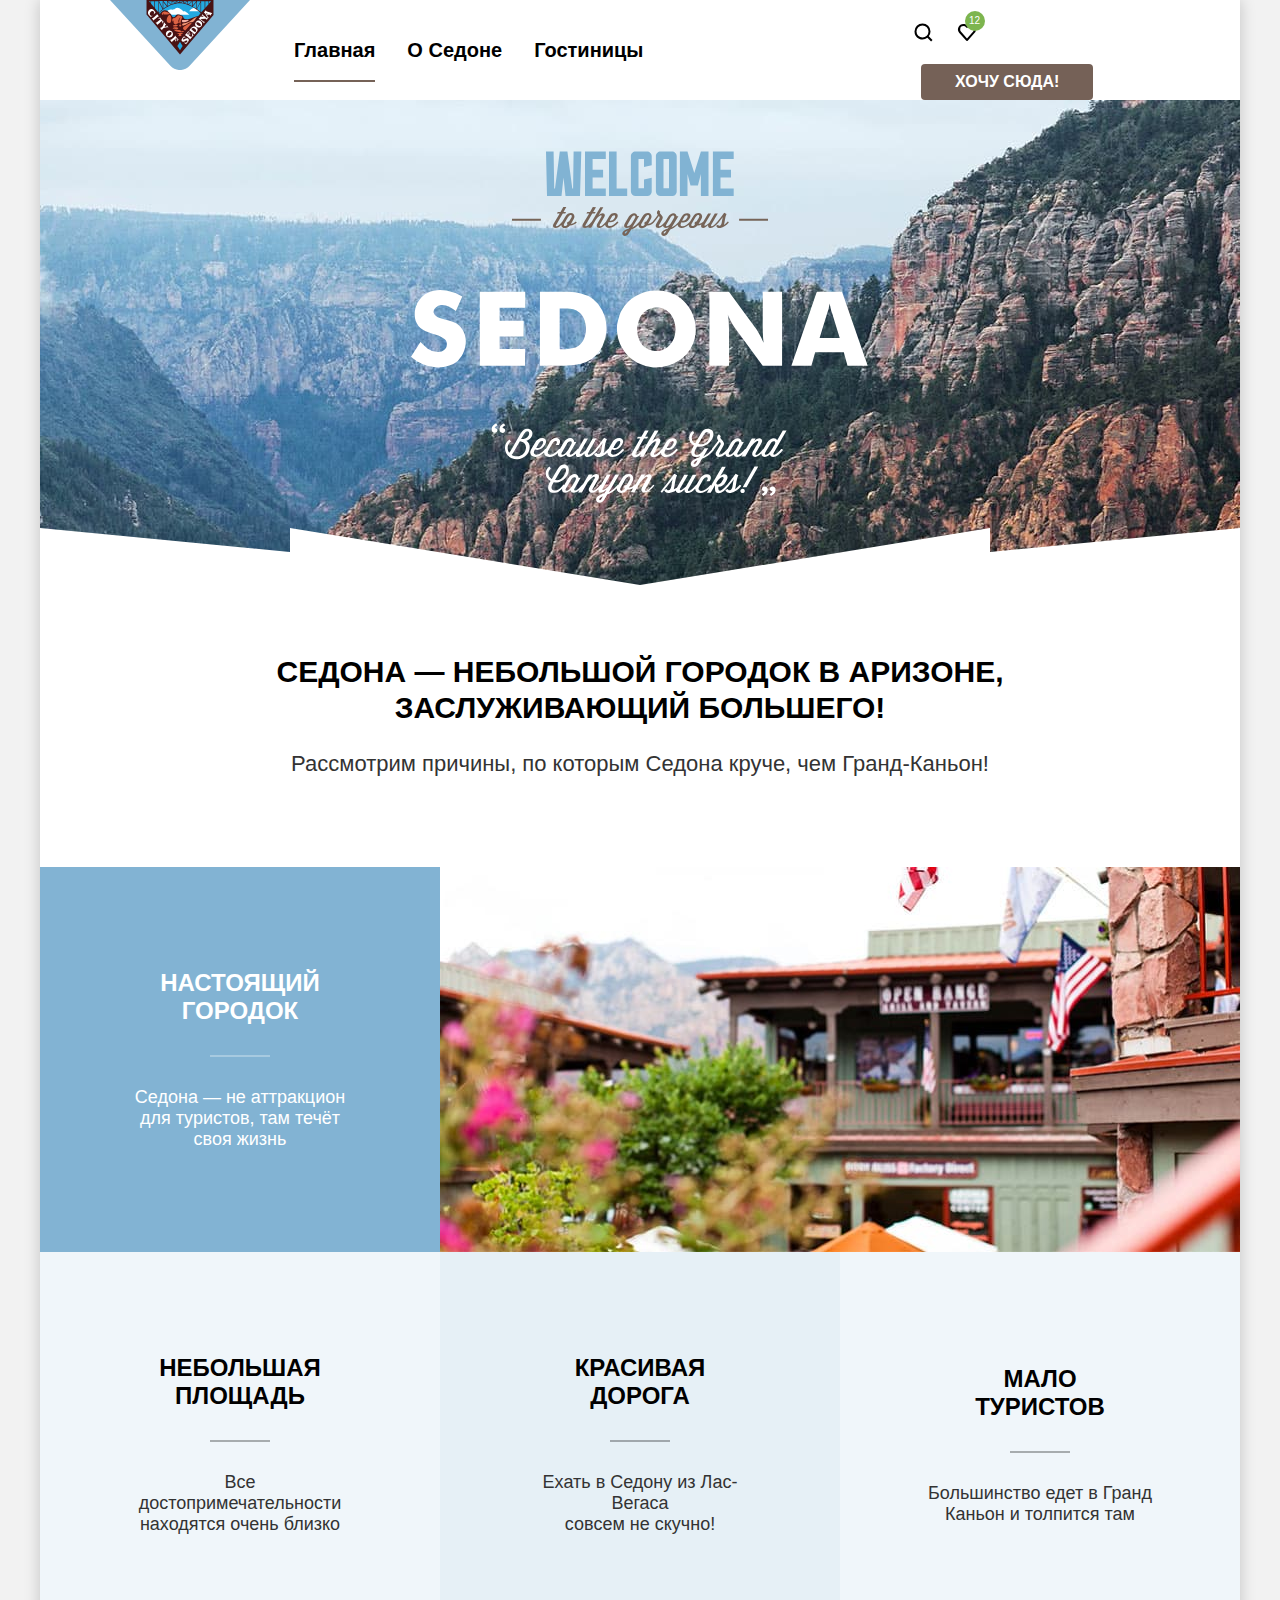
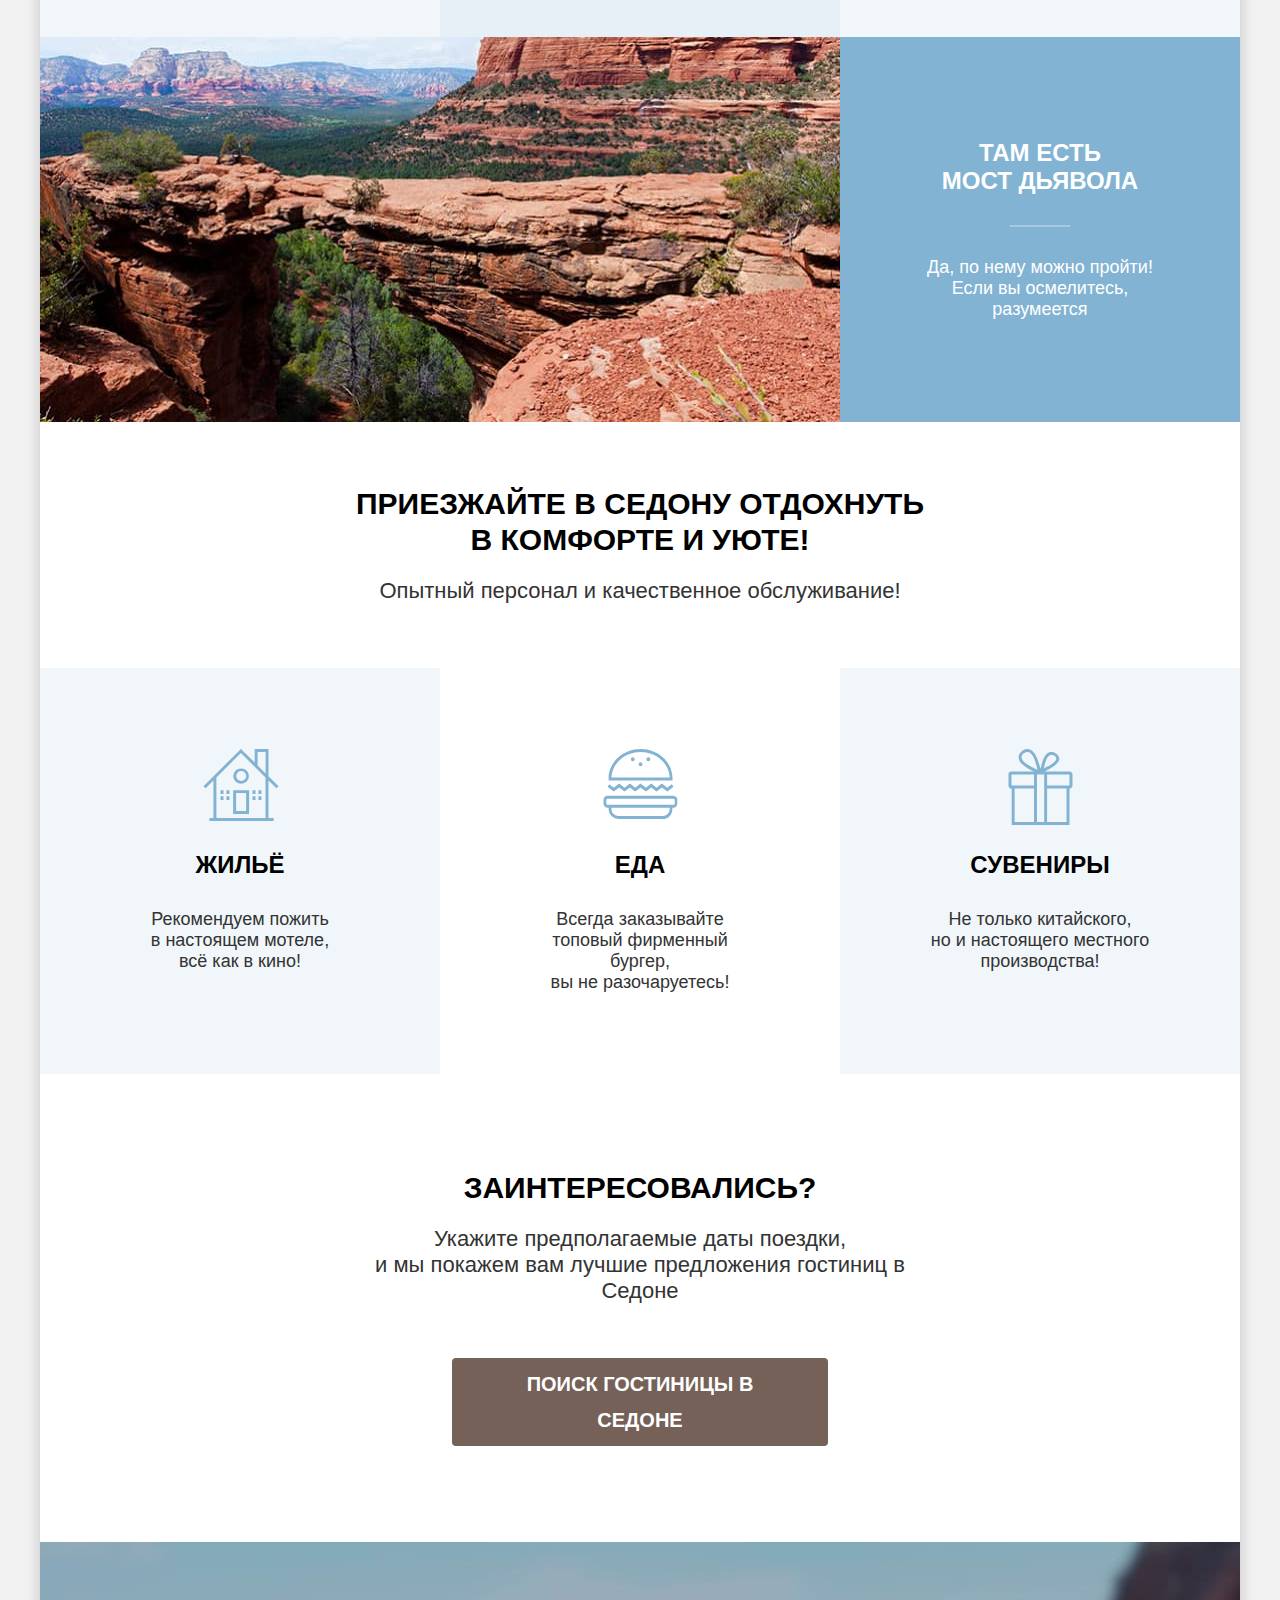
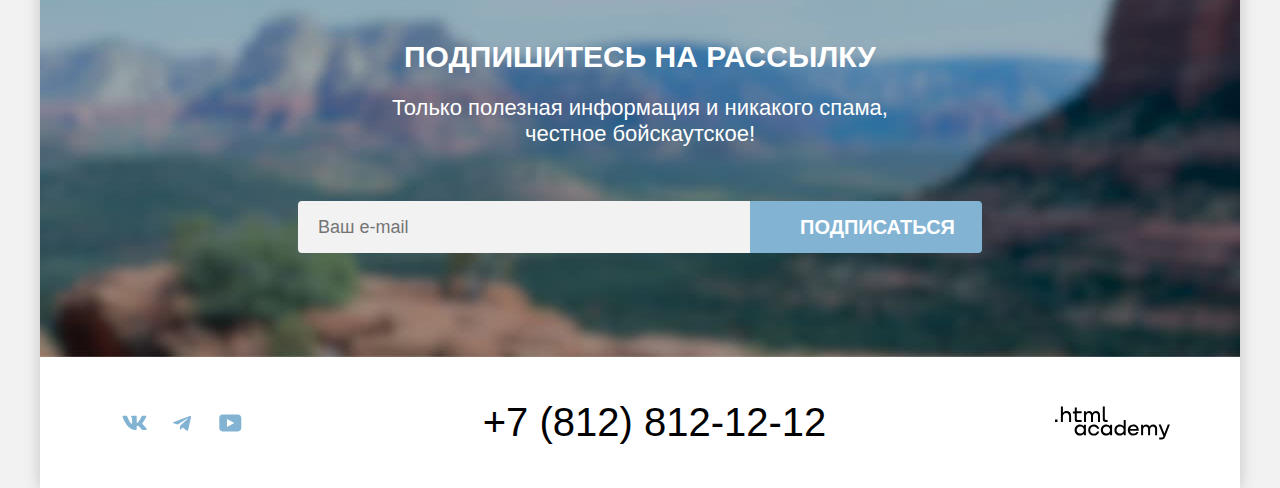
==== commit 9365b7b5: "Merge pull request #3 from astonv94/master" ====
--- a/index.html
+++ b/index.html
@@ -5,11 +5,13 @@
     <meta charset="utf-8">
     <title>HTML Academy: Седона</title>
     <link rel="stylesheet" href="styles/styles.css">
+    <link rel="icon" href="favicon.ico">
+    <link rel="icon" type="image/png" sizes="32x32" href="images/favicon-32x32.png">
   </head>
 
   <body>
     <div class="page-container">
-      <header class="page-header">
+      <header class="page-header" data-test="header">
         <nav class="navigation">
           <a class="logo-header-link" href="#">
             <img class="logo-header" width="140" height="70" src="images/logo.svg" alt="Логотип Седоны">
@@ -28,7 +30,7 @@
 
           <ul class="navigation-list navigation-user">
             <li class="navigation-item">
-              <a class="navigation-link" href="#">
+              <a class="navigation-link" href="#" aria-label="Поиск гостиниц">
                 <svg class="navigation-user-icon" aria-hidden="true" focusable="false"
                   xmlns="http://www.w3.org/2000/svg" width="19" height="19" fill="currentColor">
                   <path
@@ -38,7 +40,7 @@
               </a>
             </li>
             <li class="navigation-item">
-              <a class="navigation-link" href="#">
+              <a class="navigation-link" href="#" aria-label="В избранном">
                 <svg class="navigation-user-icon" aria-hidden="true" focusable="false"
                   xmlns="http://www.w3.org/2000/svg" width="20" height="20" fill="currentColor">
                   <path
@@ -55,14 +57,14 @@
         </nav>
       </header>
 
-      <main class="main-index main-container">
-        <section class="hero">
+      <main class="main-index main-container" data-test="main">
+        <section class="hero" data-test="hero">
           <h1 class="visually-hidden">Добро пожаловать в великолепную Седону</h1>
           <img class="hero-welcome" width="458" height="352" src="images/hero/welcome-title.svg"
             alt="Горы великоленой Седоны">
         </section>
 
-        <section class="advantages">
+        <section class="advantages" data-test="advantages">
           <div class="frame-about-sedona">
             <b class="subtitle advantages-subtitle">Седона — небольшой городок в Аризоне,<br>заслуживающий большего!</b>
             <h2 class="advantages-title">Рассмотрим причины, по которым Седона круче, чем Гранд-Каньон!</h2>
@@ -103,7 +105,7 @@
             </li>
           </ul>
         </section>
-        <section class="services">
+        <section class="services" data-test="service">
           <div class="frame-services">
             <b class="subtitle services-subtitle">Приезжайте в Седону отдохнуть<br> в комфорте и уюте!</b>
             <h2 class="services-title">Опытный персонал и качественное обслуживание!</h2>
@@ -124,14 +126,14 @@
             </li>
           </ul>
         </section>
-        <div class="search-hotel">
+        <div class="search-hotel" data-test="search">
           <h2 class="visually-hidden">Поиск гостиниц в Седоне</h2>
           <b class="subtitle subtitle-qustion">Заинтересовались?</b>
           <p class="search-title-hotel">Укажите предполагаемые даты поездки,<br> и мы покажем вам лучшие предложения
             гостиниц в Седоне</p>
           <button class="button search-hotel-button" type="button">Поиск гостиницы в Седоне</button>
         </div>
-        <section class="newsletter">
+        <section class="newsletter" data-test="subscribe">
           <h2 class="newsletter-title">Подпишитесь на рассылку</h2>
           <p class="newsletter-subtitle">Только полезная информация и никакого спама,<br> честное бойскаутское!</p>
           <form class="newsletter-form" action="https://echo.htmlacademy.ru/" method="post">
@@ -142,7 +144,7 @@
         </section>
       </main>
 
-      <footer class="page-footer">
+      <footer class="page-footer" data-test="footer">
         <div class="page-footer-social">
           <h2 class="visually-hidden">Соцсети</h2>
           <ul class="footer-social-list">
@@ -184,7 +186,7 @@
           <a class="page-footer-phone" href="tel:+78128121212">+7 (812) 812-12-12</a>
         </div>
         <div class="page-footer-logo">
-          <a class="page-footer-logo-link" href="https://htmlacademy.ru/">
+          <a class="page-footer-logo-link" href="https://htmlacademy.ru/" aria-label="Ссылка-логотип на HTML-academy">
             <svg class="html-logo-icon" aria-hidden="true" focusable="false" xmlns="http://www.w3.org/2000/svg"
               width="115" height="34" fill="currentColor">
               <path
@@ -208,18 +210,22 @@
           <section class="modal-content">
             <h2 class="modal-title">Поиск гостиницы в Седоне</h2>
             <form class="visit-form-date" action="https://echo.htmlacademy.ru/" method="post">
-              <div class="date-visit">
-                <label class="modal-label-title date-visit-title" for="data-visit">Дата заезда:</label>
-                <input class="date-visit-input" type="text" name="date-visiit" id="data-visit" value="27 апреля 2020"
-                  placeholder="Укажите дату" required>
-                <span class="modal-calendar-icon"></span>
+              <div class="date-group">
+                <div class="date-visit">
+                  <label class="modal-label-title date-visit-title" for="data-visit">Дата заезда:</label>
+                  <input class="date-visit-input" type="text" name="date-visiit" id="data-visit" value="27 апреля 2020"
+                    placeholder="Укажите дату" required>
+                  <span class="modal-calendar-icon"></span>
+                </div>
                 <span class="modal-first-comment">Мы не можем отправить вас в прошлое.</span>
               </div>
-              <div class="date-leave">
-                <label class="modal-label-title date-leave-title" for="date-leave">Дата выезда:</label>
-                <input class="date-visit-input" type="text" name="date-leave" id="date-leave" value="1 сентября 2023"
-                  placeholder="Укажите дату">
-                <span class="modal-calendar-icon"></span>
+              <div class="date-group">
+                <div class="date-leave">
+                  <label class="modal-label-title date-leave-title" for="date-leave">Дата выезда:</label>
+                  <input class="date-visit-input" type="text" name="date-leave" id="date-leave" value="1 сентября 2023"
+                    placeholder="Укажите дату">
+                  <span class="modal-calendar-icon"></span>
+                </div>
                 <span class="modal-second-comment">На эти даты есть свободные номера. Пока есть.</span>
               </div>
               <div class="modal-number-passengers">
@@ -228,7 +234,7 @@
                   <button class="button-modal-number button-minus" type="button">
                     <svg class="modal-button-minus-icon" aria-hidden="true" focusable="false"
                       xmlns="http://www.w3.org/2000/svg" width="20" height="20" fill="currentColor">
-                      <path d="M3 9v2h14V9H3Z"/>
+                      <path d="M3 9v2h14V9H3Z" />
                     </svg>
                     <span class="visually-hidden">Кнопка меньше</span>
                   </button>
@@ -251,13 +257,14 @@
                         <path clip-rule="evenodd" d="M0 0H2V2H0V0ZM2 12H0V3H2V12Z" fill="white" />
                       </svg>
                     </button>
-                    <span class="tooltip-text">Укажите количество детей, которые будут с вами, возраст которых от 6 до 18
+                    <span class="tooltip-text">Укажите количество детей, которые будут с вами, возраст которых от 6 до
+                      18
                       лет. Дети до 6 лет размещаются бесплатно.</span>
                   </span>
                   <button class="button-modal-number button-minus" type="button">
                     <svg class="modal-button-minus-icon" aria-hidden="true" focusable="false"
                       xmlns="http://www.w3.org/2000/svg" width="20" height="20" fill="currentColor">
-                      <path d="M3 9v2h14V9H3Z"/>
+                      <path d="M3 9v2h14V9H3Z" />
                     </svg>
                     <span class="visually-hidden">Кнопка меньше</span>
                   </button>
--- a/styles/styles.css
+++ b/styles/styles.css
@@ -27,24 +27,22 @@
   overflow: hidden;
 }
 
-html {
-  height: 100%;
-}
-
 body {
-  margin-top: 0;
+  margin: 0;
+  padding: 0;
   display: flex;
   flex-direction: column;
-  height: 100%;
+  min-height: 100vh;
+  min-width: 1200px;
   font-family: "PT Sans", sans-serif;
   font-size: 18px;
   line-height: 21px;
   font-weight: 400;
-  color: #000;
+  color: #000000;
   background-color: #f2f2f2;
 }
 
-.img {
+img {
   max-width: 100%;
   height: auto;
 }
@@ -65,10 +63,6 @@
   box-shadow: 0 0 15px 0 rgba(0, 0, 0, 0.2);
 }
 
-.page-footer {
-  flex: 0 0 auto;
-}
-
 .logo-header {
   display: block;
   position: relative;
@@ -78,25 +72,29 @@
 
 .logo-header-link {
   width: 140px;
-  margin: 0 30px 0 70px;
+  margin: 0 28px 0 70px;
 }
 
 .navigation {
   display: flex;
+  flex-wrap: wrap;
+  width: 1200px;
+  height: auto;
 }
 
 .navigation-list {
   display: flex;
-  justify-content: space-between;
   align-items: center;
   list-style: none;
   margin: 0;
   padding: 0;
   flex-wrap: wrap;
+  max-width: 506px
 }
 
 .navigation-user {
-  margin: 0 70px 0 auto;
+  margin: 0 71px 0 auto;
+  max-width: 268px;
 }
 
 .navigation-link {
@@ -387,8 +385,8 @@
 
 .hero {
   display: block;
-  color: #000;
-  background-color: #83b3d333;
+  color: #ffffff;
+  background-color: #000000;
   background-image: url("../images/hero/flag.svg"),
     url("../images/hero/hero-background.jpg");
   background-repeat: no-repeat;
@@ -426,6 +424,7 @@
   align-items: center;
   padding: 69px 0 90px 0;
   margin: 0;
+  box-sizing: border-box;
 }
 
 /* Приемущества */
@@ -457,23 +456,32 @@
 
 .advantages-item {
   display: flex;
-  height: 385px;
+  min-height: 385px;
   list-style-type: none;
   color: #333333;
 }
 
+.advantages-item:first-child,
+.advantages-item:last-child {
+  width: 1200px;
+}
+
 .advantages-description {
   padding: 0;
   margin: 30px 0 0 0;
+
 }
 
 .advantage-text {
-  min-width: 230px;
+  min-width: 235px;
   display: flex;
   flex-direction: column;
   justify-content: center;
   text-align: center;
   padding: 102px 85px;
+  width: 400px;
+  box-sizing: border-box;
+  min-height: 385px;
 }
 
 .advantages-title-list,
@@ -537,19 +545,19 @@
 
 .services-item {
   display: block;
-  padding: 80px 85px;
+  padding: 81px 85px;
   justify-content: center;
   align-items: flex-start;
   color: #333333;
   width: 230px;
-  height: 223px;
+  min-height: 223px;
   margin: 0;
 }
 
 .services-description {
   display: block;
   padding: 0;
-  margin: 30px 0;
+  margin: 30px 0 0;
   text-align: center;
 }
 
@@ -570,7 +578,7 @@
   content: "";
   width: 60px;
   height: 2px;
-  background: #0000004d;
+  background: rgba(0, 0, 0, 0.302);
   display: block;
   margin: 30px auto 0;
 }
@@ -632,7 +640,7 @@
 }
 
 .newsletter {
-  padding: 96px 258px 104px;
+  padding: 97px 258px 104px;
   color: #ffffff;
   font-size: 22px;
   line-height: 26px;
@@ -682,7 +690,7 @@
 .page-footer {
   margin: 0 auto;
   width: 1200px;
-  min-height: 120px;
+  min-height: 131px;
   background-color: #ffffff;
   display: flex;
   justify-content: space-between;
@@ -734,6 +742,8 @@
   align-items: center;
   padding: 0;
   margin: 0;
+  max-height: 120px;
+  width: 144px;
 }
 
 .footer-social-item {
@@ -743,13 +753,19 @@
   min-height: 40px;
 }
 
+.page-footer-number {
+  width: 720px;
+}
+
 .page-footer-phone {
   display: block;
   font-size: 40px;
   line-height: 40px;
-  color: #000;
+  color: #000000;
   text-decoration: none;
-  margin: 50px 194px 50px 195px;
+  width: 720px;
+  height: 40px;
+  text-align: center;
 }
 
 .page-footer-phone:hover {
@@ -764,22 +780,23 @@
   color: #7561574d;
 }
 
-.page-footer-logo,
-.page-footer-logo-link {
-  margin: 50px 70px 0 0;
+.page-footer-logo {
+  display: block;
+  margin-right: 70px;
+  padding: 0;
+  position: relative;
   width: 115px;
-  position: relative;
-  padding: 0;
-}
-
+}
+
+.page-footer-logo-link,
 .html-logo-icon {
   fill: #000000;
   position: absolute;
   display: block;
-  top: 15px;
-  bottom: 0;
   right: 0;
   left: 0;
+  top: 0;
+  bottom: 0;
   margin: auto;
 }
 
@@ -843,6 +860,7 @@
   padding: 12px 38px 12px 20px;
   box-sizing: border-box;
   cursor: pointer;
+  appearance: textfield;
 }
 
 .price-filters-input:hover,
@@ -890,7 +908,7 @@
   position: relative;
   height: 4px;
   background-color: #ffffff4d;
-  margin-top: 40px;
+  margin-top: 43px;
 }
 
 .range-bar {
@@ -1048,14 +1066,20 @@
 }
 
 .infrastructure-filters {
-  width: 150px;
   padding: 0;
   margin: 0 70px 0 0;
   border: none;
 }
 
+.infrastructure-filters,
 .housing-filters {
-  width: 150px;
+  max-width: 160px;
+  display: flex;
+  flex-direction: column;
+}
+
+.housing-filters {
+  max-width: 160px;
   padding: 0;
   margin: 0 auto 0 0;
   border: none;
@@ -1088,6 +1112,7 @@
   display: inline;
   padding: 0;
   margin: 0;
+  max-width: 440px;
 }
 
 .sorting-subtitle {
@@ -1149,10 +1174,12 @@
 }
 
 .sorting-button-list {
+  max-width: 160px;
   display: flex;
   margin: 0;
   padding: 0;
   gap: 8px;
+  flex-wrap: wrap;
 }
 
 .sorting-button-item {
@@ -1161,12 +1188,14 @@
 
 .sorting-button-icon {
   cursor: pointer;
+  display: block;
   width: 48px;
   height: 48px;
   background-color: #ffffff;
   border: 2px solid #e5e5e5;
   border-radius: 4px;
   padding: 0;
+  box-sizing: border-box;
 }
 
 .sorting-button-icon:hover {
@@ -1383,20 +1412,24 @@
 }
 
 .pagination-catalog-list {
-  margin: 40px auto 0 0;
+  margin: 80px auto 0 0;
   padding: 0;
   list-style: none;
   display: flex;
   gap: 8px;
-}
-
-.diving-line::before {
+  flex-wrap: wrap;
+  position: relative;
+}
+
+.pagination-catalog-list::before {
+  position: absolute;
   content: "";
   width: 1060px;
   height: 1px;
   background: #e6e6e6;
   display: block;
   margin: 40px auto 0;
+  top: -80px;
 }
 
 .newsletter-catalog {
@@ -1455,7 +1488,6 @@
 
 .modal-close-button:active .modal-close-button-icon {
   fill: #000000;
-  ;
   opacity: 0.3;
   outline: none;
 }
@@ -1496,13 +1528,16 @@
   display: flex;
   justify-content: space-between;
   align-items: center;
-  margin-bottom: 48px;
 }
 
 .date-visit {
   position: relative;
 }
 
+.date-group {
+  margin: 0;
+  margin-bottom: 26px;
+}
 
 .date-visit-input {
   cursor: pointer;
@@ -1528,7 +1563,6 @@
 .date-visit-input:focus {
   background-color: #E6E6E6;
   outline: 3px solid #83B3D3;
-  ;
 }
 
 .modal-calendar-icon {
@@ -1544,12 +1578,12 @@
 }
 
 .modal-first-comment {
+  display: inline-block;
   color: #FF5757;
-  position: absolute;
-  top: 52px;
-  left: 137px;
-  padding-left: 20px;
   font-size: 16px;
+  width: 420px;
+  max-height: 21px;
+  margin-left: 156px;
 }
 
 .date-leave {
@@ -1557,11 +1591,12 @@
 }
 
 .modal-second-comment {
-  position: absolute;
-  top: 52px;
-  left: 137px;
-  padding-left: 20px;
+  display: inline-block;
+  color: #333333;
   font-size: 16px;
+  margin-left: 156px;
+  width: 420px;
+  max-height: 21px;
 }
 
 .modal-number-passengers {
